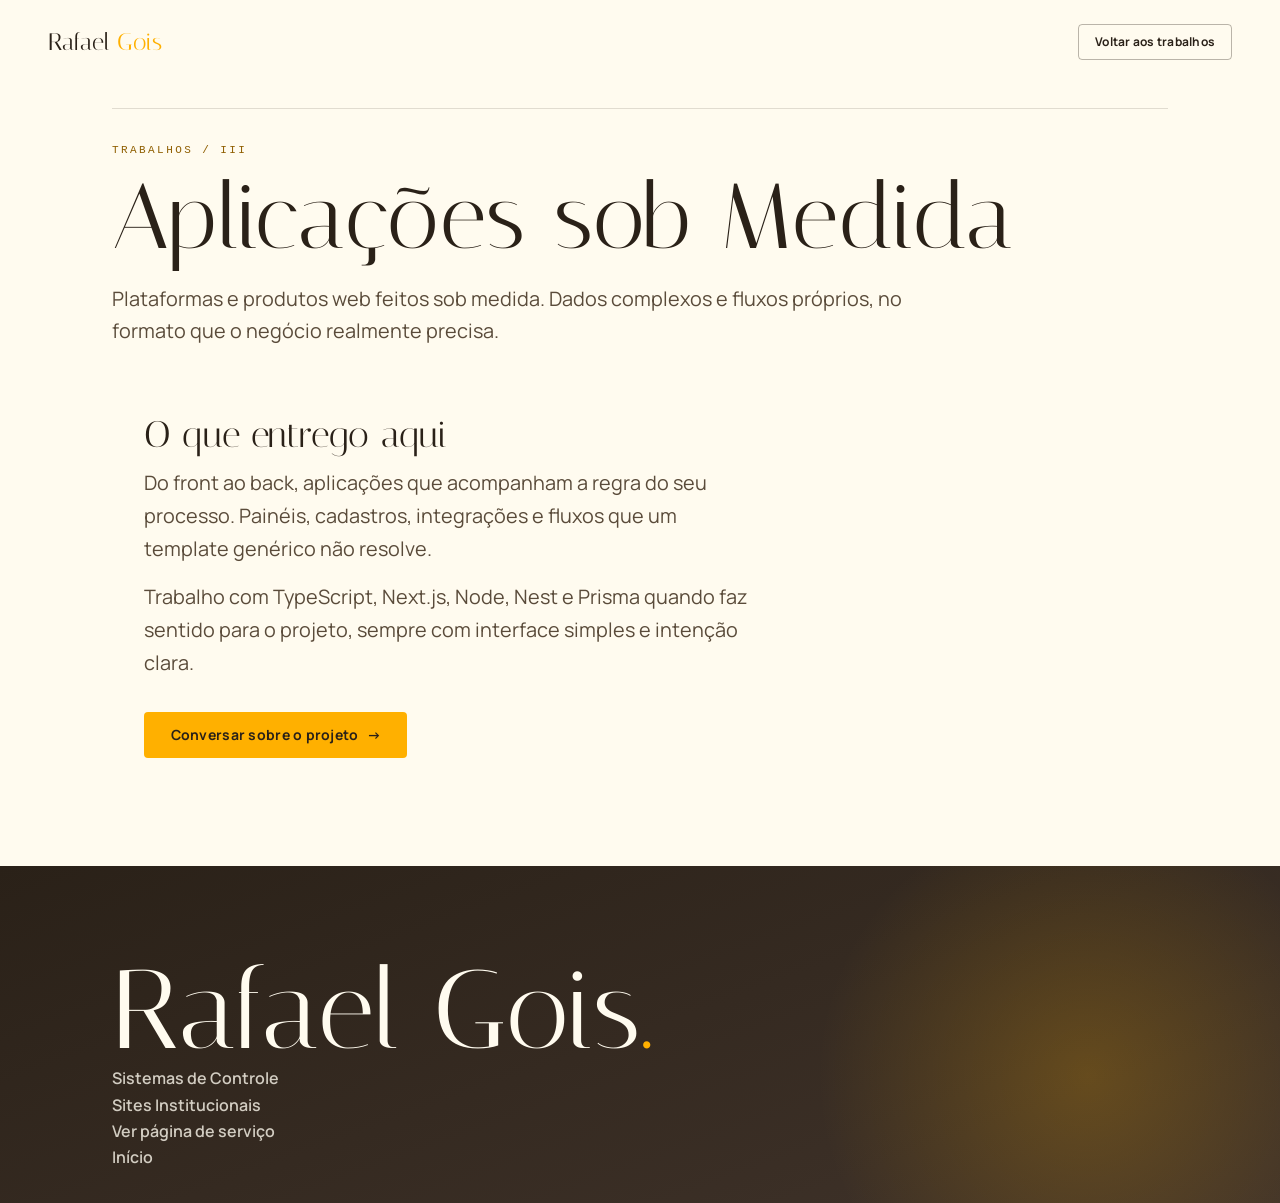
==== aplicacoes-sob-medida.html @ 80d7ee50 "fix: initial SEO adjsuts" ====
<!doctype html>
<html lang="pt-BR">
  <head>
    <meta charset="UTF-8" />
    <meta name="viewport" content="width=device-width, initial-scale=1.0" />
    <title>Aplicações sob Medida | Rafael Gois</title>
    <meta
      name="description"
      content="Plataformas e produtos web sob medida. Dados complexos e fluxos próprios, no formato que o negócio realmente precisa."
    />
    <link rel="canonical" href="https://rafaelgois.com/aplicacoes-sob-medida.html" />
    <meta name="author" content="Rafael Gois" />
    <meta name="robots" content="index, follow" />
    <meta name="theme-color" content="#FFFBEF" />

    <meta property="og:type" content="website" />
    <meta property="og:url" content="https://rafaelgois.com/aplicacoes-sob-medida.html" />
    <meta property="og:title" content="Aplicações sob Medida | Rafael Gois" />
    <meta
      property="og:description"
      content="Plataformas e produtos web sob medida. Dados complexos e fluxos próprios, no formato que o negócio realmente precisa."
    />
    <meta
      property="og:image"
      content="https://res.cloudinary.com/dn454izoh/image/upload/v1764007901/me-1_1_qmaart.webp"
    />
    <meta property="og:locale" content="pt_BR" />
    <meta property="og:site_name" content="Rafael Gois" />

    <meta name="twitter:card" content="summary_large_image" />
    <meta name="twitter:title" content="Aplicações sob Medida | Rafael Gois" />
    <meta
      name="twitter:description"
      content="Plataformas e produtos web sob medida. Dados complexos e fluxos próprios."
    />
    <meta
      name="twitter:image"
      content="https://res.cloudinary.com/dn454izoh/image/upload/v1764007901/me-1_1_qmaart.webp"
    />

    <script type="application/ld+json">
      {
        "@context": "https://schema.org",
        "@type": "Service",
        "name": "Aplicações sob Medida",
        "serviceType": "Desenvolvimento de aplicações web sob medida",
        "provider": {
          "@type": "Person",
          "name": "Rafael Gois",
          "url": "https://rafaelgois.com/"
        },
        "areaServed": "BR",
        "url": "https://rafaelgois.com/aplicacoes-sob-medida.html",
        "description": "Plataformas e produtos web sob medida para fluxos e dados do negócio."
      }
    </script>

    <link rel="icon" href="assets/images/letra-r.ico" type="image/x-icon" />
    <link rel="stylesheet" href="styles/ds.css?v=3" />
    <link rel="preconnect" href="https://fonts.googleapis.com" />
    <link rel="preconnect" href="https://fonts.gstatic.com" crossorigin />
    <link
      href="https://fonts.googleapis.com/css2?family=Italiana&family=Manrope:wght@200..800&display=swap"
      rel="stylesheet"
    />
  </head>
  <body>
    <nav class="navbar" aria-label="Navegação">
      <a class="navbar__logo" href="/">Rafael <em>Gois</em></a>
      <a class="btn btn--secondary btn--sm" href="/#projects">Voltar aos trabalhos</a>
    </nav>

    <main>
      <section class="section">
        <div class="wrap">
          <header class="sec-head">
            <div class="sec-head__rule"></div>
            <p class="text-overline">Trabalhos / III</p>
            <h1 class="sec-head__title">Aplicações sob Medida</h1>
            <p class="sec-head__lede">
              Plataformas e produtos web feitos sob medida. Dados complexos e
              fluxos próprios, no formato que o negócio realmente precisa.
            </p>
          </header>

          <div class="act" style="max-width: 40rem">
            <h2 class="act__title">O que entrego aqui</h2>
            <p class="act__text">
              Do front ao back, aplicações que acompanham a regra do seu
              processo. Painéis, cadastros, integrações e fluxos que um template
              genérico não resolve.
            </p>
            <p class="act__text" style="margin-top: var(--sp-4)">
              Trabalho com TypeScript, Next.js, Node, Nest e Prisma quando faz
              sentido para o projeto, sempre com interface simples e intenção clara.
            </p>
            <p style="margin-top: var(--sp-8)">
              <a class="btn btn--primary" href="/#contact">
                Conversar sobre o projeto <span class="btn__arrow" aria-hidden="true">→</span>
              </a>
            </p>
          </div>
        </div>
      </section>
    </main>

    <footer class="site-footer">
      <div class="wrap site-footer__inner">
        <p class="site-footer__name">Rafael Gois<em>.</em></p>
        <nav aria-label="Outros trabalhos">
          <ul>
            <li><a class="link-line" href="/sistemas-de-controle.html">Sistemas de Controle</a></li>
            <li><a class="link-line" href="/sites-institucionais.html">Sites Institucionais</a></li>
            <li><a class="link-line" href="/fullstack.html">Ver página de serviço</a></li>
            <li><a class="link-line" href="/">Início</a></li>
          </ul>
        </nav>
      </div>
    </footer>
  </body>
</html>
---- styles/ds.css ----
/* ═══════════════════════════════════════════════════════════════════════════
   rafaelgois.com — folha de estilo derivada de docs/design_system.html (v1.0)
   Sóbrio no ruído, audacioso nos gestos.
   Sem Tailwind, sem build: CSS autoral com tokens em :root.
   ═══════════════════════════════════════════════════════════════════════════ */

/* ─── 1. TOKENS ─────────────────────────────────────────────────────────── */
:root {
  /* Cor — núcleo */
  --color-amber:        #FFB000;
  --color-amber-deep:   #E09A00;
  --color-amber-soft:   #FFD778;
  --color-amber-ink:    #8F5E00;
  --color-cream:        #FFFBEF;
  --color-cream-dark:   #F6EEDB;
  --color-paper:        #FFFDF7;
  --color-ink:          #2A2118;
  --color-ink-soft:     #5A4B3A;
  --color-ink-mute:     #7A6650;
  --color-line:         rgba(42, 33, 24, 0.14);
  --color-line-strong:  rgba(42, 33, 24, 0.32);

  /* Cor — feedback */
  --color-success:      #3D6B4B;
  --color-success-bg:   rgba(61, 107, 75, 0.10);
  --color-error:        #A4423B;
  --color-error-bg:     rgba(164, 66, 59, 0.09);

  /* Cor — interação */
  --color-focus:        #8F5E00;
  --color-selection:    rgba(255, 176, 0, 0.35);

  /* Gradientes */
  --grad-dawn: linear-gradient(135deg, #FFD778 0%, #FFB000 55%, #E09A00 100%);
  --grad-ink:  linear-gradient(160deg, #2A2118 0%, #40332a 100%);

  /* Espaçamento — base 4px */
  --sp-1: 0.25rem;  --sp-2: 0.5rem;   --sp-3: 0.75rem;  --sp-4: 1rem;
  --sp-6: 1.5rem;   --sp-8: 2rem;     --sp-12: 3rem;    --sp-16: 4rem;
  --sp-24: 6rem;    --sp-32: 8rem;

  /* Raios e bordas */
  --radius-xs: 2px; --radius-sm: 4px; --radius-md: 10px; --radius-lg: 18px;
  --radius-full: 999px;

  /* Elevação — sombras quentes */
  --shadow-1: 0 1px 3px rgba(90, 60, 10, 0.08);
  --shadow-2: 0 4px 16px rgba(90, 60, 10, 0.10), 0 1px 3px rgba(90, 60, 10, 0.06);
  --shadow-3: 0 16px 48px rgba(90, 60, 10, 0.14), 0 2px 8px rgba(90, 60, 10, 0.06);
  --shadow-amber: 0 10px 32px rgba(255, 176, 0, 0.30);

  /* Movimento */
  --dur-instant: 120ms; --dur-fast: 240ms; --dur-base: 450ms;
  --dur-slow: 800ms;    --dur-cinematic: 1400ms;
  --ease-gesture: cubic-bezier(0.22, 1, 0.36, 1);
  --ease-breath:  cubic-bezier(0.65, 0, 0.35, 1);
  --ease-settle:  cubic-bezier(0.16, 1, 0.3, 1);

  /* Z-index — escala nomeada.
     O canvas 3D compartilhado (#three-composite-canvas) vive em --z-canvas: as
     seções opacas ficam acima dele; a dobra #box fica acima mas transparente,
     deixando os GLBs aparecerem por trás do seu conteúdo. */
  --z-canvas: 1;
  --z-section: 10;
  --z-box-content: 30;
  --z-sticky: 100;
  --z-overlay: 600;
  --z-menu: 700;
  --z-cursor: 900;

  /* Tipografia */
  --font-display: "Italiana", Didot, "Bodoni MT", "Times New Roman", serif;
  --font-body: "Manrope", "Avenir Next", "Segoe UI", system-ui, sans-serif;
  --font-mono: "JetBrains Mono", "SFMono-Regular", Menlo, Consolas, monospace;

  --text-h1: clamp(2.75rem, 1.6rem + 5.2vw, 6.5rem);
  --text-h2: clamp(2rem, 1.35rem + 2.9vw, 4rem);
  --text-h3: clamp(1.5rem, 1.2rem + 1.4vw, 2.5rem);
  --text-h4: clamp(1.25rem, 1.1rem + 0.7vw, 1.75rem);
  --text-h5: clamp(1.05rem, 1rem + 0.35vw, 1.3rem);
  --text-h6: clamp(0.95rem, 0.9rem + 0.2vw, 1.1rem);
  --text-body-lg: clamp(1.05rem, 1rem + 0.3vw, 1.25rem);
  --text-body: 1rem;
  --text-body-sm: 0.875rem;
  --text-caption: 0.75rem;
  --text-overline: 0.6875rem;

  --measure: 68ch;
  --measure-narrow: 46ch;

  --container: 1152px;
  --container-wide: 1280px;
  --gutter: clamp(1.5rem, 5vw, 3rem);
}

/* ─── 2. RESET + BASE ───────────────────────────────────────────────────── */
*, *::before, *::after { box-sizing: border-box; margin: 0; padding: 0; }
html {
  -webkit-text-size-adjust: 100%;
  scroll-behavior: smooth;
  /* `clip` (e não `hidden`) recorta o sangramento lateral das artes da dobra
     "fora da caixa" sem criar contexto de scroll — o pin do ScrollTrigger e
     position:sticky continuam funcionando. */
  overflow-x: clip;
}
body {
  background: var(--color-cream);
  color: var(--color-ink);
  font-family: var(--font-body);
  font-size: var(--text-body);
  line-height: 1.65;
  overflow-x: clip;
}
img, svg, canvas, video { display: block; max-width: 100%; }
img { height: auto; }
button { font: inherit; color: inherit; background: none; border: none; cursor: pointer; }
a { color: inherit; text-decoration: none; }
ul, ol { list-style: none; }
input, textarea, select { font: inherit; color: inherit; }
::selection { background: var(--color-selection); color: var(--color-ink); }
:focus-visible {
  outline: 2px solid var(--color-focus);
  outline-offset: 3px;
  border-radius: var(--radius-xs);
}

h1, h2, h3 { font-family: var(--font-display); font-weight: 400; line-height: 1.08; letter-spacing: 0.005em; }
h4, h5, h6 { font-family: var(--font-body); font-weight: 600; line-height: 1.3; }
h1 { font-size: var(--text-h1); }
h2 { font-size: var(--text-h2); text-wrap: balance; }
h3 { font-size: var(--text-h3); text-wrap: balance; }
h4 { font-size: var(--text-h4); }
h5 { font-size: var(--text-h5); }
h6 { font-size: var(--text-h6); text-transform: uppercase; letter-spacing: 0.12em; }
p { max-width: var(--measure); }

/* ─── 3. PAPÉIS DE TEXTO ────────────────────────────────────────────────── */
.text-body-lg { font-size: var(--text-body-lg); line-height: 1.6; }
.text-body-sm { font-size: var(--text-body-sm); line-height: 1.6; }
.text-caption { font-size: var(--text-caption); line-height: 1.5; color: var(--color-ink-mute); }
.text-label   { font-size: var(--text-body-sm); font-weight: 600; letter-spacing: 0.01em; }
.text-helper  { font-size: var(--text-caption); color: var(--color-ink-mute); }
.text-overline {
  font-family: var(--font-mono);
  font-size: var(--text-overline);
  font-weight: 500;
  letter-spacing: 0.22em;
  text-transform: uppercase;
  color: var(--color-amber-ink);
}
.text-quote { font-family: var(--font-display); font-size: var(--text-h4); line-height: 1.4; color: var(--color-ink-soft); }
.text-mono { font-family: var(--font-mono); }
.text-num { font-variant-numeric: tabular-nums; }
.u-soft { color: var(--color-ink-soft); }
.u-mute { color: var(--color-ink-mute); }
.sr-only {
  position: absolute; width: 1px; height: 1px;
  padding: 0; margin: -1px; overflow: hidden;
  clip: rect(0, 0, 0, 0); white-space: nowrap; border: 0;
}

/* ─── 4. ASSINATURA: O TRAÇO E O GRIFO ──────────────────────────────────── */
.sig-stroke { display: block; width: 100%; height: auto; overflow: visible; }
.sig-stroke path {
  fill: none;
  stroke: var(--color-amber);
  stroke-width: 7;
  stroke-linecap: round;
  stroke-dasharray: 320;
  stroke-dashoffset: 320;
}
.sig-stroke.is-drawn path { animation: sigDraw var(--dur-cinematic) var(--ease-settle) forwards; }
@keyframes sigDraw { to { stroke-dashoffset: 0; } }

.mark-amber {
  background-image: linear-gradient(104deg, transparent 0.5%, rgba(255,176,0,.55) 3%, rgba(255,176,0,.45) 96%, transparent 98%);
  background-size: 0% 0.62em;
  background-position: 0 78%;
  background-repeat: no-repeat;
  padding: 0 0.15em;
  transition: background-size var(--dur-slow) var(--ease-gesture);
}
.mark-amber.is-marked { background-size: 100% 0.62em; }

/* Grão de papel — textura global */
.grain::after {
  content: "";
  position: fixed;
  inset: 0;
  z-index: var(--z-cursor);
  pointer-events: none;
  opacity: 0.05;
  background-image: url("data:image/svg+xml,%3Csvg xmlns='http://www.w3.org/2000/svg' width='160' height='160'%3E%3Cfilter id='n'%3E%3CfeTurbulence type='fractalNoise' baseFrequency='0.85' numOctaves='2'/%3E%3C/filter%3E%3Crect width='160' height='160' filter='url(%23n)'/%3E%3C/svg%3E");
}

/* ─── 5. LAYOUT ─────────────────────────────────────────────────────────── */
.wrap { width: 100%; max-width: var(--container); margin-inline: auto; padding-inline: var(--gutter); }
.wrap--wide { max-width: var(--container-wide); }

/* Seções opacas: acima do canvas 3D fixo. */
.section {
  position: relative;
  z-index: var(--z-section);
  background: var(--color-cream);
  padding-block: clamp(var(--sp-24), 12vh, var(--sp-32));
}
.section--alt { background: var(--color-cream-dark); }

.sec-head { margin-bottom: clamp(var(--sp-12), 7vh, var(--sp-24)); }
.sec-head__rule { height: 1px; background: var(--color-line); margin-bottom: var(--sp-8); transform-origin: left; }
.sec-head__title { margin-top: var(--sp-2); }
.sec-head__lede {
  margin-top: var(--sp-4);
  font-size: var(--text-body-lg);
  color: var(--color-ink-soft);
  max-width: var(--measure);
}

/* ─── 6. BOTÕES E LINKS ─────────────────────────────────────────────────── */
.btn {
  display: inline-flex;
  align-items: center;
  justify-content: center;
  gap: var(--sp-2);
  min-height: 44px;
  padding: 0.65rem 1.6rem;
  font-size: var(--text-body-sm);
  font-weight: 700;
  letter-spacing: 0.02em;
  border-radius: var(--radius-sm);
  border: 1px solid transparent;
  cursor: pointer;
  transition:
    transform var(--dur-fast) var(--ease-gesture),
    box-shadow var(--dur-fast) var(--ease-gesture),
    background var(--dur-fast) var(--ease-gesture),
    color var(--dur-fast) var(--ease-gesture),
    border-color var(--dur-fast) var(--ease-gesture);
}
.btn:active { transform: translateY(1px) scale(0.99); transition-duration: var(--dur-instant); }
.btn:disabled, .btn[aria-disabled="true"] { opacity: 0.45; cursor: not-allowed; transform: none; box-shadow: none; }
.btn__arrow { transition: transform var(--dur-fast) var(--ease-gesture); }
.btn:hover .btn__arrow { transform: translateX(4px); }

.btn--primary { background: var(--color-amber); color: var(--color-ink); }
.btn--primary:hover:not(:disabled) { background: var(--color-amber-deep); transform: translateY(-2px); box-shadow: var(--shadow-amber); }

.btn--secondary { background: transparent; color: var(--color-ink); border-color: var(--color-line-strong); }
.btn--secondary:hover:not(:disabled) { background: var(--color-ink); color: var(--color-cream); border-color: var(--color-ink); transform: translateY(-2px); box-shadow: var(--shadow-2); }

.btn--ghost { background: transparent; color: var(--color-ink-soft); padding-inline: 0.6rem; }
.btn--ghost:hover:not(:disabled) { color: var(--color-ink); background: rgba(255, 176, 0, 0.12); }

.btn--block { width: 100%; }
.btn--sm { min-height: 36px; padding: 0.35rem 1rem; font-size: var(--text-caption); }

/* Link com sublinhado-gesto: entra pela esquerda, sai pela direita */
.link-line {
  position: relative;
  font-weight: 600;
  padding-bottom: 2px;
}
.link-line::after {
  content: "";
  position: absolute;
  left: 0; bottom: 0;
  width: 100%; height: 2px;
  background: var(--color-amber);
  transform: scaleX(0);
  transform-origin: right;
  transition: transform var(--dur-base) var(--ease-gesture);
}
.link-line:hover::after, .link-line:focus-visible::after { transform: scaleX(1); transform-origin: left; }

.link-arrow {
  display: inline-flex;
  align-items: center;
  gap: var(--sp-2);
  font-size: var(--text-body-sm);
  font-weight: 600;
  color: var(--color-ink);
  min-height: 44px;
}
.link-arrow span:last-child { transition: transform var(--dur-fast) var(--ease-gesture); }
.link-arrow:hover span:last-child { transform: translateX(5px); }
.link-arrow:hover { color: var(--color-amber-ink); }

/* ─── 7. BADGES ─────────────────────────────────────────────────────────── */
.badge {
  display: inline-flex;
  align-items: center;
  gap: 0.4rem;
  padding: 0.22rem 0.7rem;
  font-size: var(--text-caption);
  font-weight: 600;
  border-radius: var(--radius-full);
  border: 1px solid var(--color-line);
  background: var(--color-paper);
  color: var(--color-ink-soft);
}
.badge--mono { font-family: var(--font-mono); font-weight: 500; font-size: 0.68rem; letter-spacing: 0.06em; }
.badge__dot { width: 7px; height: 7px; border-radius: 50%; background: var(--color-amber); flex-shrink: 0; }
.badge__dot--pulse { animation: pulse 2s var(--ease-breath) infinite; }
@keyframes pulse {
  0%, 100% { box-shadow: 0 0 0 0 rgba(255, 176, 0, 0.5); }
  50% { box-shadow: 0 0 0 6px rgba(255, 176, 0, 0); }
}

.ic { width: 24px; height: 24px; color: currentColor; }
.ic--sm { width: 16px; height: 16px; }
.ic--lg { width: 32px; height: 32px; }

/* ─── 8. NAVBAR ─────────────────────────────────────────────────────────── */
.navbar {
  position: fixed;
  top: 0; left: 0; right: 0;
  z-index: var(--z-sticky);
  display: flex;
  align-items: center;
  justify-content: space-between;
  gap: var(--sp-6);
  padding: var(--sp-6) var(--gutter);
  transition:
    padding var(--dur-base) var(--ease-gesture),
    background var(--dur-base) var(--ease-gesture),
    box-shadow var(--dur-base) var(--ease-gesture);
}
.navbar.is-scrolled {
  padding-block: var(--sp-3);
  background: rgba(255, 251, 239, 0.88);
  backdrop-filter: blur(12px) saturate(140%);
  -webkit-backdrop-filter: blur(12px) saturate(140%);
  box-shadow: var(--shadow-1);
}
.navbar__logo { font-family: var(--font-display); font-size: 1.5rem; line-height: 1; }
.navbar__logo em { font-style: normal; color: var(--color-amber); }
.navbar__links { display: flex; gap: clamp(var(--sp-6), 3vw, var(--sp-12)); }
.navbar__links .link-line { font-size: var(--text-body-sm); font-weight: 500; }
.navbar__burger {
  display: none;
  width: 44px; height: 44px;
  align-items: center; justify-content: center;
  border: 1px solid var(--color-line);
  border-radius: var(--radius-sm);
  transition: border-color var(--dur-fast) var(--ease-gesture), background var(--dur-fast) var(--ease-gesture);
}
.navbar__burger:hover { border-color: var(--color-amber); background: rgba(255, 176, 0, 0.1); }

/* ─── 9. MENU MOBILE ────────────────────────────────────────────────────── */
.mobile-menu {
  position: fixed;
  inset: 0;
  z-index: var(--z-menu);
  background: var(--color-cream);
  display: none;
  flex-direction: column;
}
.mobile-menu.is-open { display: flex; }
.mobile-menu__head {
  display: flex; align-items: center; justify-content: space-between;
  padding: var(--sp-4) var(--sp-6);
  border-bottom: 1px solid var(--color-line);
}
.mobile-menu__brand { font-family: var(--font-display); font-size: 1.4rem; }
.mobile-menu__brand em { font-style: normal; color: var(--color-amber); }
.mobile-menu__close {
  width: 44px; height: 44px;
  display: grid; place-items: center;
  border: 1px solid var(--color-line);
  border-radius: var(--radius-sm);
}
.mobile-menu__body {
  flex: 1;
  display: flex; flex-direction: column; justify-content: center;
  gap: var(--sp-2);
  padding: var(--sp-8) var(--sp-6);
  overflow-y: auto;
}
.mobile-menu__link {
  display: flex; align-items: center; justify-content: space-between;
  gap: var(--sp-4);
  padding: var(--sp-4) var(--sp-6);
  border: 1px solid var(--color-line);
  border-radius: var(--radius-md);
  min-height: 64px;
  transition: border-color var(--dur-fast) var(--ease-gesture), background var(--dur-fast) var(--ease-gesture);
}
.mobile-menu__link:hover, .mobile-menu__link:focus-visible { border-color: var(--color-amber); background: rgba(255, 176, 0, 0.08); }
.mobile-menu__link h3 { font-size: 1.4rem; }
.mobile-menu__link .mobile-menu__num { font-family: var(--font-mono); font-size: 0.62rem; color: var(--color-amber-ink); letter-spacing: 0.16em; }
.mobile-menu__link--cta { background: var(--color-amber); border-color: var(--color-amber); }
.mobile-menu__link--cta:hover { background: var(--color-amber-deep); border-color: var(--color-amber-deep); }
.mobile-menu__foot {
  display: flex; justify-content: center; gap: var(--sp-4);
  padding: var(--sp-6);
  border-top: 1px solid var(--color-line);
}
.mobile-menu__social {
  width: 48px; height: 48px;
  display: grid; place-items: center;
  border: 1px solid var(--color-line);
  border-radius: var(--radius-sm);
  transition: background var(--dur-fast) var(--ease-gesture), border-color var(--dur-fast) var(--ease-gesture), transform var(--dur-fast) var(--ease-gesture);
}
.mobile-menu__social:hover { background: var(--color-amber); border-color: var(--color-amber); transform: translateY(-2px); }

/* ─── 10. HERO CINEMATOGRÁFICO ──────────────────────────────────────────────
   Técnica da referência docs/aurelia-studios-72.aura.build: uma seção alta
   (.hero__track) com um palco sticky (.hero__stage). O progresso de scroll da
   seção é suavizado por lerp e alimenta TODAS as camadas — incluindo o teclado
   3D. Sem pin do ScrollTrigger: sticky puro, mais barato e sem pin-spacer. */
.hero {
  position: relative;
  z-index: var(--z-section);
  /* Sem fundo próprio: o teclado 3D vive no canvas fixo em --z-canvas, atrás. */
  background: transparent;
}
.hero__track { height: 460svh; }
.hero__stage {
  position: sticky;
  top: 0;
  height: 100svh;
  overflow: hidden;
  display: grid;
  place-items: center;
}

/* Camera rig — recebe o translate/scale/rotate global do "movimento de câmera" */
.hero__rig {
  position: absolute;
  inset: -10%;
  z-index: 0;
  pointer-events: none;
  will-change: transform;
}
.hero__bg { position: absolute; inset: 0; will-change: transform, filter; }
.hero__bg canvas { width: 100%; height: 100%; }

/* Textura de fundo da dobra — relevo em baixo-relevo cor de marfim, como a
   referência docs/aurelia-studios-72.aura.build: o fundo "respira" para os
   lados conforme os capítulos alternados (esquerda/direita) entram em cena
   (ver bgImage em site.js). Maior que a viewport para o pan lateral nunca
   expor borda; opacidade baixa para ficar textura, não foto.
   Fixa e fora do .hero__rig, com z abaixo de --z-canvas: o canvas WebGL do
   teclado (que limpa com alpha 0) pinta por cima dela, então o teclado 3D
   aparece na frente da textura em vez de atrás. Começa oculta (opacity 0) —
   só o motor cinematográfico em site.js a acende, e apenas enquanto a dobra
   do hero está em tela, então não vaza para as seções seguintes. */
.hero__bg-image {
  position: fixed;
  inset: -22%;
  z-index: 0;
  pointer-events: none;
  background-image: url("https://res.cloudinary.com/dn454izoh/image/upload/f_auto,q_auto,w_2200/v1785193132/textured_engineering_hero_background_hxi79m.png");
  background-size: cover;
  background-position: center;
  opacity: 0;
  will-change: transform, opacity;
}

.hero__light,
.hero__rays,
.hero__fog { position: absolute; inset: 0; pointer-events: none; }
.hero__light {
  background: radial-gradient(circle at 50% 48%, rgba(255, 176, 0, 0.34), transparent 58%);
  will-change: transform, opacity;
}
.hero__rays {
  background: repeating-linear-gradient(
    102deg,
    rgba(255, 215, 120, 0.16) 0 2px,
    transparent 2px 46px
  );
  -webkit-mask-image: radial-gradient(ellipse at 50% 40%, #000 10%, transparent 68%);
  mask-image: radial-gradient(ellipse at 50% 40%, #000 10%, transparent 68%);
  will-change: transform, opacity;
}
.hero__fog--back {
  background: radial-gradient(ellipse 70% 50% at 25% 65%, rgba(255, 215, 120, 0.34), transparent 70%);
  will-change: transform;
}
.hero__fog--front {
  background: radial-gradient(ellipse 60% 45% at 78% 32%, rgba(255, 251, 239, 0.6), transparent 72%);
  will-change: transform, opacity;
}

.hero__vignette {
  position: absolute; inset: 0; z-index: 1; pointer-events: none;
  background: radial-gradient(ellipse at 50% 45%, transparent 34%, rgba(255, 251, 239, 0.8) 100%);
}
/* Flash do "impacto" — o beat em que o teclado se remonta */
.hero__flash {
  position: absolute; inset: 0; z-index: 2; pointer-events: none;
  opacity: 0;
  background: radial-gradient(circle at 50% 50%, rgba(255, 176, 0, 0.55), rgba(255, 251, 239, 0) 65%);
  will-change: opacity;
}

.hero__scenes {
  position: relative;
  z-index: 3;
  width: min(92vw, 68rem);
  text-align: center;
}

.hero-chapter { padding-block: var(--sp-8); }
.js .hero-chapter {
  position: absolute;
  inset: 0;
  display: grid;
  place-items: center;
  padding-block: 0;
  will-change: transform, opacity, filter;
}
.js .hero-chapter--rest { position: relative; }

/* Capítulo I: centralizado, menor, servindo de abertura para a sequência.
   Capítulos II e III: ancorados à esquerda e à direita respectivamente,
   como na referência docs/aurelia-studios-72.aura.build — o texto entra vindo
   do seu lado e continua o gesto para fora ao sair. */
.hero:not(.is-flow) .hero-chapter[data-side] {
  place-items: end start;
  padding: 0 var(--gutter) clamp(var(--sp-12), 14vh, var(--sp-24));
}
.hero:not(.is-flow) .hero-chapter[data-side="right"] { place-items: end end; }
.hero:not(.is-flow) .hero-chapter[data-side] .hero-chapter__over,
.hero:not(.is-flow) .hero-chapter[data-side] .hero-chapter__line {
  text-align: left;
  margin-inline: 0;
}
.hero:not(.is-flow) .hero-chapter[data-side="right"] .hero-chapter__over,
.hero:not(.is-flow) .hero-chapter[data-side="right"] .hero-chapter__line {
  text-align: right;
}

/* Capítulos II e III: legendas menores coladas ao canto da viewport — como as
   asserções curtas ("Every horizon hides a story") da referência, em vez do
   mesmo porte do título central. Escapam da caixa centralizada (68rem) para
   respirar rente à borda real da tela. */
.hero:not(.is-flow) .hero-chapter[data-side].hero-chapter--minor {
  width: 100vw;
  left: 50%;
  right: auto;
  margin-left: -50vw;
  padding-bottom: clamp(var(--sp-10), 11vh, var(--sp-16));
}
.hero-chapter--minor .hero-chapter__line {
  font-size: clamp(1.4rem, 0.85rem + 2vw, 2.5rem);
  max-width: 15ch;
  line-height: 1.22;
}

/* Capítulo III: mesmo porte menor dos demais, mas com mais fôlego horizontal —
   a frase é mais longa que a do Capítulo II e pede mais largura de linha. */
.hero-chapter[data-chapter="2"] .hero-chapter__line {
  max-width: 28ch;
}

/* Capítulo I: a frase estava quebrando em linhas demais (texto muito
   "vertical") — mais largura pra ela respirar na horizontal. */
.hero-chapter[data-chapter="1"] .hero-chapter__line {
  max-width: 26ch;
}

/* Capítulo I: é o primeiro texto que a página mostra — merece um porte maior.
   Mesmo Italiana do resto do site (nome, navbar), só que numa escala mais
   generosa e com mais respiro entre letras, para abrir a sequência sem
   introduzir uma fonte estranha ao resto da identidade. */
.hero-chapter[data-chapter="0"] .hero-chapter__line {
  font-size: clamp(2.1rem, 1rem + 4vw, 4rem);
  line-height: 1.22;
  letter-spacing: 0.01em;
  max-width: 20ch;
}

.hero-chapter__over {
  font-family: var(--font-mono);
  font-size: var(--text-caption);
  letter-spacing: 0.28em;
  text-transform: uppercase;
  color: var(--color-amber-ink);
  margin-bottom: var(--sp-4);
}
/* Capítulo I: um pouco mais de respiro entre as letras do que os demais. */
.hero-chapter[data-chapter="1"] .hero-chapter__over {
  letter-spacing: 0.34em;
}
.hero-chapter__line {
  font-family: var(--font-display);
  font-size: clamp(1.9rem, 1rem + 4.4vw, 4.6rem);
  line-height: 1.14;
  max-width: 22ch;
  margin-inline: auto;
  text-wrap: balance;
}
.hero-chapter__line .w { display: inline-block; will-change: transform, opacity; }

.hero-rest__name {
  font-family: var(--font-display);
  font-size: clamp(3rem, 1.2rem + 8.4vw, 8rem);
  line-height: 0.98;
}
.hero-rest__name em { font-style: normal; position: relative; white-space: nowrap; display: inline-block; }
.hero-rest__name .sig-stroke { position: absolute; left: 4%; bottom: -0.16em; width: 94%; z-index: -1; }
/* No hero cinematográfico o traço é desenhado pelo progresso do scroll (site.js),
   não pela animação CSS — por isso a transição fica desligada aqui. */
.js .hero-rest__name .sig-stroke path { animation: none; }
.hero-rest__role {
  margin-top: var(--sp-4);
  font-family: var(--font-mono);
  font-size: var(--text-caption);
  letter-spacing: 0.24em;
  text-transform: uppercase;
  color: var(--color-ink-mute);
}
.hero-rest__tag {
  margin: var(--sp-6) auto 0;
  font-size: var(--text-body-sm);
  color: var(--color-ink-soft);
  max-width: 34rem;
  text-wrap: pretty;
}
.hero-rest__actions {
  display: flex; flex-wrap: wrap; justify-content: center; gap: var(--sp-3);
  margin-top: var(--sp-8);
}
.hero-rest__status { margin-top: var(--sp-8); display: flex; justify-content: center; }

/* HUD — contador de capítulo + barra de progresso (padrão da referência) */
.hero__hud {
  position: absolute;
  left: var(--gutter); right: var(--gutter); bottom: var(--sp-6);
  z-index: 4;
  display: flex; align-items: center; gap: var(--sp-4);
  font-family: var(--font-mono);
  font-size: var(--text-overline);
  letter-spacing: 0.2em;
  text-transform: uppercase;
  color: var(--color-ink-mute);
  pointer-events: none;
}
.hero__hud-chapter { color: var(--color-amber-ink); font-weight: 500; white-space: nowrap; }
.hero__hud-label { white-space: nowrap; }
.hero__hud-bar {
  flex: 1;
  height: 2px;
  background: var(--color-line);
  border-radius: var(--radius-full);
  overflow: hidden;
}
.hero__hud-bar i {
  display: block;
  height: 100%;
  background: var(--color-amber);
  transform: scaleX(0);
  transform-origin: left;
  will-change: transform;
}

.hero__cue {
  position: absolute;
  left: 50%; bottom: calc(var(--sp-6) + 2.5rem);
  transform: translateX(-50%);
  z-index: 4;
  display: flex; flex-direction: column; align-items: center; gap: var(--sp-2);
  font-family: var(--font-mono);
  font-size: 0.62rem;
  letter-spacing: 0.3em;
  text-transform: uppercase;
  color: var(--color-ink-mute);
  pointer-events: none;
}
.hero__cue-line { width: 1px; height: 44px; background: var(--color-line-strong); position: relative; overflow: hidden; }
.hero__cue-line::after {
  content: "";
  position: absolute; left: 0; top: -50%;
  width: 100%; height: 50%;
  background: var(--color-amber);
  animation: cueDrop 2.2s var(--ease-breath) infinite;
}
@keyframes cueDrop { 0% { top: -50%; } 60%, 100% { top: 110%; } }

/* Fallback (mobile / reduced-motion): tudo em fluxo, sem sticky nem palco. */
.hero.is-flow .hero__track { height: auto; }
.hero.is-flow .hero__stage {
  position: static;
  height: auto;
  display: block;
  overflow: visible;
  padding: calc(var(--sp-24) + var(--sp-8)) 0 var(--sp-16);
}
.hero.is-flow .hero__scenes { width: 100%; }
.hero.is-flow .hero-chapter {
  position: relative;
  inset: auto;
  display: block;
  opacity: 1;
  padding-inline: var(--gutter);
  margin-bottom: var(--sp-16);
}
.hero.is-flow .hero__rig { inset: 0; }
.hero.is-flow .hero__hud,
.hero.is-flow .hero__cue,
.hero.is-flow .hero__flash { display: none; }
.hero.is-flow .hero__vignette { background: radial-gradient(ellipse at 50% 20%, transparent 30%, rgba(255, 251, 239, 0.8) 100%); }

/* ─── 11. SOBRE — a história em três atos (scroll horizontal) ──────────── */
.about-scroll__pin {
  margin-top: clamp(var(--sp-12), 6vh, var(--sp-16));
}
.about-scroll__track {
  display: flex;
  flex-direction: column;
  gap: clamp(var(--sp-16), 10vh, var(--sp-24));
  padding-inline: var(--gutter);
}
.about-panel {
  display: flex;
  flex-direction: column;
  gap: var(--sp-8);
  align-items: center;
  text-align: center;
}
.about-panel__media { width: min(100%, 320px); }
.about-panel__text { text-align: left; width: 100%; max-width: var(--measure); }

/* Linha torta ao fundo — "a vida segue suas próprias linhas tortas". No
   desktop pinado ela é horizontal (about-curve-svg); no fluxo vertical do
   mobile vira uma linha vertical mais simples atrás da coluna de miniaturas
   (about-curve-svg--mobile). Reduced-motion não usa nenhuma das duas: os
   atos já têm respiro de sobra sem ela. */
.about-curve-svg, .about-curve-svg--mobile { display: none; }
.about-hud { display: none; }
.about-stepper { display: none; }
.about-curve-path {
  fill: none;
  stroke: var(--color-amber);
  stroke-linecap: round;
  stroke-linejoin: round;
}
.about-curve-path--main { stroke-width: 3.5; opacity: 0.4; }
.about-curve-path--mobile { stroke-width: 3; opacity: 0.35; }

/* Deriva lenta da linha — só transform: barato e composto pela GPU. */
.about-curve-drift {
  animation: curveDrift 20s var(--ease-breath) infinite;
  transform-box: fill-box;
  transform-origin: center;
}
.about-curve-drift--main{ animation-duration: 19s; animation-delay: -6s; }
.about-curve-drift--mobile{ animation-duration: 16s; animation-delay: -3s; }

@keyframes curveDrift {
  0%, 100% { transform: translate(0, 0) rotate(0deg); }
  50%      { transform: translate(-1.1%, 1.4%) rotate(-0.35deg); }
}

@media (min-width: 900px) {
  .about-scroll.is-horizontal .about-scroll__pin {
    position: relative;
    height: 100vh;
    overflow: hidden;
    display: flex;
    align-items: center;
    margin-top: clamp(var(--sp-16), 8vh, var(--sp-24));
  }
  .about-scroll.is-horizontal .about-curve-svg {
    display: block;
    position: absolute;
    inset: 0;
    width: 100%;
    height: 100%;
    z-index: 0;
    pointer-events: none;
  }
  /* HUD do pin: mesmo padrão do hero (capítulo + label + barra de progresso),
     atualizado em site.js conforme o ato mais próximo do centro do pin. */
  .about-scroll.is-horizontal .about-hud {
    display: flex;
    z-index: 3;
  }
  .about-scroll.is-horizontal .about-scroll__track {
    position: relative;
    z-index: 1;
    flex-direction: row;
    flex-wrap: nowrap;
    width: max-content;
    gap: clamp(var(--sp-16), 8vw, var(--sp-24));
    /* Painel I nasce fora da tela, à direita — o primeiro gesto do usuário
       já é "puxar" a história para dentro do quadro, igual aos demais atos. */
    padding-left: 22vw;
    padding-right: clamp(var(--sp-8), 8vw, var(--sp-24));
  }
  .about-scroll.is-horizontal .about-panel {
    flex: 0 0 min(78vw, 900px);
    flex-direction: row;
    text-align: left;
    gap: clamp(var(--sp-8), 4vw, var(--sp-16));
  }
  .about-scroll.is-horizontal .about-panel--reverse { flex-direction: row-reverse; }
  .about-scroll.is-horizontal .about-panel__media { flex: 0 0 min(34vw, 340px); width: min(34vw, 340px); }
  .about-scroll.is-horizontal .about-panel__text { flex: 1; padding-left: var(--sp-8); }

  /* Cada ato tem sua própria composição — nada de espelhamento uniforme. */
  .about-scroll.is-horizontal .about-panel--i {
    flex-basis: min(88vw, 1040px);
    align-items: center;
    margin-top: -2vh;
  }
  .about-scroll.is-horizontal .about-panel--i .about-panel__media {
    /* Mais estreito que os outros atos: a proporção alta do cluster (retrato
       + miniaturas acima/abaixo) já dá altura de sobra — precisa de menos
       largura para não estourar o pin de 100vh. */
    flex-basis: min(36vw, 360px); width: min(36vw, 360px);
  }
  .about-scroll.is-horizontal .about-panel--i .about-panel__text {
    padding-left: var(--sp-10);
  }

  .about-scroll.is-horizontal .about-panel--ii {
    flex-basis: min(84vw, 960px);
    align-items: flex-start;
    margin-top: 5vh;
  }
  .about-scroll.is-horizontal .about-panel--ii .about-panel__media {
    flex-basis: min(40vw, 400px); width: min(40vw, 400px);
  }
  .about-scroll.is-horizontal .about-panel--ii .about-panel__text { padding-top: var(--sp-8); }

  .about-scroll.is-horizontal .about-panel--iii {
    flex-basis: min(76vw, 880px);
    align-items: center;
    margin-top: -1vh;
  }
  .about-scroll.is-horizontal .about-panel--iii .about-panel__media {
    flex-basis: min(32vw, 320px); width: min(32vw, 320px);
  }

  /* Marcador lateral dos três atos — destaca o ato ativo enquanto o scroll
     horizontal avança (site.js alterna a classe is-active). */
  .about-scroll.is-horizontal .about-stepper {
    display: flex;
    flex-direction: column;
    align-items: center;
    gap: var(--sp-2);
    position: absolute;
    right: var(--gutter);
    top: 50%;
    transform: translateY(-50%);
    z-index: 3;
    pointer-events: none;
  }
}

.about-stepper__item {
  font-family: var(--font-mono);
  font-size: var(--text-caption);
  letter-spacing: 0.1em;
  color: var(--color-ink-mute);
  opacity: 0.4;
  transition: opacity var(--dur-base) var(--ease-gesture), color var(--dur-base) var(--ease-gesture);
}
.about-stepper__item.is-active { color: var(--color-amber-ink); opacity: 1; }
.about-stepper__rule { width: 1px; height: var(--sp-6); background: var(--color-line-strong); }

.act { position: relative; padding-left: var(--sp-8); overflow: hidden; }
.act__roman {
  position: absolute;
  left: -0.1em; top: -0.1em;
  display: block;
  font-family: var(--font-mono);
  font-weight: 500;
  font-size: clamp(4.5rem, 6.5vw, 7rem);
  line-height: 1;
  letter-spacing: 0.02em;
  color: var(--color-ink);
  opacity: 0.035;
  pointer-events: none;
  user-select: none;
  z-index: 0;
  transform-origin: 20% 30%;
}
.act--now .act__roman { color: var(--color-amber); opacity: 0.06; }
.act__num, .act__title, .act__text { position: relative; z-index: 1; }
.act__num {
  font-family: var(--font-mono);
  font-size: var(--text-overline);
  letter-spacing: 0.22em;
  text-transform: uppercase;
  color: var(--color-amber-ink);
}
.act__title { font-family: var(--font-display); font-size: var(--text-h3); margin-top: var(--sp-1); }
.act__text { margin-top: var(--sp-3); color: var(--color-ink-soft); font-size: var(--text-body-lg); }

#about .sec-head__lede { font-size: var(--text-body-sm); }
#about .act__title { font-size: clamp(1.25rem, 1.05rem + 0.9vw, 1.85rem); }
#about .act__text { font-size: var(--text-body-sm); }

#skills .sec-head__lede {
  margin-top: var(--sp-2);
  font-size: var(--text-body-sm);
}

#projects .sec-head__lede { font-size: var(--text-body-sm); }

.about__portrait { position: relative; }
.about__portrait img {
  width: 100%;
  border-radius: var(--radius-lg);
  box-shadow: var(--shadow-3);
}
.about__portrait figcaption {
  margin-top: var(--sp-4);
  font-family: var(--font-mono);
  font-size: var(--text-caption);
  color: var(--color-ink-mute);
  letter-spacing: 0.04em;
}
.about__portrait::before {
  content: "";
  position: absolute;
  inset: auto -6% -5% 12%;
  height: 62%;
  border-radius: var(--radius-lg);
  background: var(--grad-dawn);
  opacity: 0.22;
  z-index: -1;
}

/* Cluster de retrato (Atos I e II): principal ao centro, miniaturas soltas
   "flutuando" ao redor — tocam de leve a borda da foto principal, sem nunca
   cobrir o rosto nem se empilhar uma sobre a outra. Os modificadores de
   posição/proporção (--top, --bottom, --ii-a etc.) precisam do mesmo peso de
   especificidade da regra base (.about__portrait--cluster + 1 classe) para
   conseguirem vencer width/aspect-ratio — por isso todos ficam com o mesmo
   prefixo ".about__portrait--cluster", não soltos. */
.about__portrait--cluster {
  overflow: visible;
  position: relative;
  padding-top: 6%;
  padding-bottom: 6%;
}
.about__portrait--cluster::before {
  inset: 10% 6% 10% 6%;
  height: auto;
}
.about__portrait--cluster .about__portrait-main {
  position: relative;
  z-index: 2;
  display: block;
  width: 100%;
  /* Mesma proporção alta e elegante dos retratos simples dos outros atos —
     corta só um pouco das laterais e deixa o enquadramento mais limpo. */
  aspect-ratio: 0.66;
  object-fit: cover;
}
.about__portrait--cluster .about__portrait-sat {
  position: absolute;
  z-index: 3;
  width: 44%;
  aspect-ratio: 3 / 4;
  object-fit: cover;
  border-radius: var(--radius-sm);
  box-shadow: var(--shadow-2);
  border: 2px solid rgba(255, 251, 239, 0.95);
}
.about__portrait--cluster .about__portrait-sat--top {
  left: -15%;
  top: 2%;
  transform: rotate(-7deg);
}
.about__portrait--cluster .about__portrait-sat--bottom {
  right: -9%;
  bottom: 2%;
  width: 72%;
  /* Proporção real da foto (4000×2250) — na horizontal, sem cortar nada. */
  aspect-ratio: 16 / 9;
  transform: rotate(6deg);
}

/* Mesmo elemento âmbar (var(--grad-dawn)) que espia atrás do retrato
   principal, só que aplicado a cada miniatura dos três atos — bem mais
   discreto, opacidade baixa e o desvio de posição pequeno, pra só espiar
   por uma fresta atrás de cada uma. */
.about__portrait--cluster .about__portrait-sat-glow {
  position: absolute;
  z-index: 2;
  border-radius: var(--radius-sm);
  background: var(--grad-dawn);
  opacity: 0.14;
}
.about__portrait--cluster .about__portrait-sat-glow--top {
  left: -19%;
  top: -2%;
  width: 44%;
  aspect-ratio: 3 / 4;
  transform: rotate(-7deg);
}
.about__portrait--cluster .about__portrait-sat-glow--bottom {
  right: -13%;
  bottom: -2%;
  width: 72%;
  aspect-ratio: 16 / 9;
  transform: rotate(6deg);
}

/* Ato II: mesma lógica, espelhada (o media fica do lado direito do painel
   invertido) e com uma terceira miniatura extra. */
.about__portrait--cluster .about__portrait-sat--ii-a {
  width: 38%;
  left: -16%;
  top: 2%;
  transform: rotate(-6deg);
}
.about__portrait--cluster .about__portrait-sat--ii-b {
  right: -16%;
  bottom: 2%;
  width: 58%;
  /* Proporção real do rascunho (4000×3000) — na horizontal, sem cortar. */
  aspect-ratio: 4 / 3;
  transform: rotate(6deg);
}
.about__portrait--cluster .about__portrait-sat--ii-c {
  width: 34%;
  left: -10%;
  bottom: 4%;
  z-index: 4;
  transform: rotate(-4deg);
}
.about__portrait--cluster .about__portrait-sat-glow--ii-a {
  left: -20%;
  top: -2%;
  width: 38%;
  aspect-ratio: 3 / 4;
  transform: rotate(-6deg);
}
.about__portrait--cluster .about__portrait-sat-glow--ii-b {
  right: -20%;
  bottom: -2%;
  width: 58%;
  aspect-ratio: 4 / 3;
  transform: rotate(6deg);
}
.about__portrait--cluster .about__portrait-sat-glow--ii-c {
  left: -14%;
  bottom: 0%;
  width: 34%;
  aspect-ratio: 3 / 4;
  transform: rotate(-4deg);
}

/* Ato III: mesma lógica do Ato I (media à esquerda, sem inversão), mas com
   as satélites mais afastadas no eixo X em relação à imagem principal. */
.about__portrait--cluster .about__portrait-sat--iii-a {
  left: -15%;
  top: 2%;
  transform: rotate(-7deg);
}
.about__portrait--cluster .about__portrait-sat--iii-b {
  right: -15%;
  bottom: 2%;
  width: 48%;
  /* Proporção real da foto (3024×4032). */
  aspect-ratio: 3024 / 4032;
  transform: rotate(6deg);
}
.about__portrait--cluster .about__portrait-sat-glow--iii-a {
  left: -19%;
  top: -2%;
  width: 44%;
  aspect-ratio: 3 / 4;
  transform: rotate(-7deg);
}
.about__portrait--cluster .about__portrait-sat-glow--iii-b {
  right: -19%;
  bottom: -2%;
  width: 48%;
  aspect-ratio: 3024 / 4032;
  transform: rotate(6deg);
}
.about__portrait--cluster figcaption { position: relative; z-index: 1; }

/* Todo retrato/miniatura da timeline "Sobre mim" abre em tela cheia ao
   clicar — inclusive as satélites, que por isso perdem o pointer-events:none
   que tinham antes (ver .about__portrait--cluster .about__portrait-sat). */
.about__portrait img { cursor: zoom-in; }
.about-lightbox {
  position: fixed;
  inset: 0;
  z-index: 300;
  display: flex;
  align-items: center;
  justify-content: center;
  padding: var(--sp-8);
  background: rgba(24, 16, 6, 0.88);
  opacity: 0;
  visibility: hidden;
  transition: opacity 0.25s ease, visibility 0.25s ease;
}
.about-lightbox.is-open { opacity: 1; visibility: visible; }
.about-lightbox__img {
  display: block;
  max-width: min(90vw, 1100px);
  max-height: 88vh;
  width: auto;
  height: auto;
  border-radius: var(--radius-md);
  box-shadow: var(--shadow-3);
  cursor: zoom-out;
  transform: scale(0.94);
  transition: transform 0.25s ease;
}
.about-lightbox.is-open .about-lightbox__img { transform: scale(1); }
.about-lightbox__close {
  position: absolute;
  top: var(--sp-6);
  right: var(--sp-6);
  width: 44px;
  height: 44px;
  border-radius: 50%;
  border: 1px solid rgba(255, 255, 255, 0.3);
  background: rgba(0, 0, 0, 0.35);
  color: var(--color-cream);
  font-family: var(--font-mono);
  font-size: 1.4rem;
  line-height: 1;
  cursor: pointer;
  display: flex;
  align-items: center;
  justify-content: center;
}
.about-lightbox__close:hover { background: rgba(0, 0, 0, 0.55); }

/* ─── 12. DOBRA #box — "Pensando fora da caixa" ─────────────────────────
   Sem fundo opaco: os GLBs desenham no canvas fixo compartilhado (z: 1) e
   aparecem por trás deste HTML. Portado de style.css com a paleta nova. */
#box {
  position: relative;
  z-index: var(--z-box-content);
  min-height: 120svh;
  display: flex;
  flex-direction: column;
  align-items: center;
  justify-content: center;
  padding: var(--sp-8) var(--gutter);
}
.three-composite-root { position: fixed; inset: 0; z-index: var(--z-canvas); }
#three-composite-canvas { display: block; width: 100%; height: 100%; }
/* Âncora de viewport do teclado: define o recorte (scissor) da camada 'hero'
   no canvas compartilhado. Não desenha nada por si. */
#hero-3d-container { position: fixed; inset: 0; z-index: var(--z-canvas); pointer-events: none; }

.box-left-bottom-3d-panel,
.box-left-top-3d-panel,
.box-right-bottom-3d-panel,
.box-right-top-3d-panel {
  position: absolute;
  top: 0;
  width: 46%;
  height: 100%;
  pointer-events: none;
}
.box-left-bottom-3d-panel, .box-left-top-3d-panel { left: 0; }
.box-right-bottom-3d-panel, .box-right-top-3d-panel { right: 0; }
.box-left-bottom-3d-panel, .box-right-bottom-3d-panel { z-index: 5; }
.box-left-top-3d-panel, .box-right-top-3d-panel { z-index: 6; }
.box-left-bottom-3d-panel canvas,
.box-left-top-3d-panel canvas,
.box-right-bottom-3d-panel canvas,
.box-right-top-3d-panel canvas { display: block; width: 100%; height: 100%; }

.box-center { position: relative; z-index: 40; width: 100%; max-width: 56rem; margin-inline: auto; }
.box-center__stage { position: relative; width: 100%; }
.box-headline {
  position: absolute;
  top: 50%; left: 50%;
  transform: translate(-50%, -50%) rotate(-5deg);
  z-index: 1;
  pointer-events: none;
  font-family: var(--font-body);
  font-weight: 900;
  font-size: clamp(3.5rem, 1.1rem + 12vw, 11rem);
  line-height: 1.12;
  letter-spacing: -0.01em;
  text-transform: uppercase;
  text-align: center;
  color: var(--color-ink);
  max-width: 90vw;
  white-space: nowrap;
}
.box-moldura { display: block; position: relative; z-index: 2; pointer-events: none; width: 100%; }

/* Desembaralhar da headline: trecho ainda embaralhado fica âmbar e discreto,
   trecho já resolvido na palavra real "acende" na tinta cheia — o contraste
   entre os dois é o que vende a leitura de "decodificando enquanto rola". */
.box-headline__char--out { color: var(--color-amber-ink); opacity: 0.6; }
.box-headline__char--in { color: var(--color-ink); opacity: 1; }

#box-left-img {
  position: absolute; left: 0; top: 50%;
  max-height: clamp(22rem, 58vh, 42rem);
  width: auto; z-index: 30;
  will-change: transform, opacity;
}
#box-right-img {
  position: absolute; right: 0; top: 50%;
  max-height: clamp(7rem, 18vh, 13rem);
  width: auto; z-index: 50;
  will-change: transform, opacity;
}
#box-icaro {
  position: absolute; top: 50%; left: 40%;
  max-height: clamp(14rem, 38vh, 28rem);
  width: auto; z-index: 35;
  will-change: transform, opacity;
}

/* ─── 13. MANIFESTO — a seção 100% âmbar ────────────────────────────────── */
.manifesto {
  position: relative;
  z-index: var(--z-section);
  isolation: isolate;
  overflow: hidden;
  padding-block: clamp(var(--sp-24), 16vh, var(--sp-32));
  background:
    radial-gradient(ellipse 110% 70% at 50% -15%, rgba(255, 253, 247, 0.5) 0%, transparent 55%),
    radial-gradient(ellipse 70% 55% at 0% 100%, rgba(255, 215, 120, 0.55) 0%, transparent 55%),
    radial-gradient(ellipse 65% 50% at 100% 90%, rgba(224, 154, 0, 0.55) 0%, transparent 50%),
    linear-gradient(168deg, var(--color-amber-soft) 0%, var(--color-amber) 48%, var(--color-amber-deep) 100%);
}
.manifesto::before {
  content: "";
  position: absolute;
  inset: -35% -15% auto 30%;
  width: min(70vw, 42rem);
  aspect-ratio: 1;
  background: radial-gradient(
    circle,
    rgba(255, 253, 247, 0.58) 0%,
    rgba(255, 215, 120, 0.28) 38%,
    transparent 68%
  );
  pointer-events: none;
  z-index: 0;
  animation: manifestoGlow 14s var(--ease-breath) infinite alternate;
}
.manifesto::after {
  content: "";
  position: absolute;
  inset: auto -20% -45% -20%;
  height: 75%;
  background:
    radial-gradient(ellipse 48% 58% at 28% 78%, rgba(255, 215, 120, 0.6) 0%, transparent 70%),
    radial-gradient(ellipse 42% 52% at 72% 88%, rgba(255, 253, 247, 0.4) 0%, transparent 68%),
    radial-gradient(ellipse 80% 40% at 50% 100%, rgba(224, 154, 0, 0.35) 0%, transparent 60%);
  pointer-events: none;
  z-index: 0;
  animation: manifestoGlow 18s var(--ease-breath) infinite alternate-reverse;
}
@keyframes manifestoGlow {
  from { transform: translate3d(0, 0, 0) scale(1); opacity: 0.82; }
  to   { transform: translate3d(-2.5%, 3%, 0) scale(1.1); opacity: 1; }
}
.manifesto__inner { position: relative; z-index: 1; text-align: center; }

/* Aspas decorativa: sobe atrás do overline, encolhida e girada, e se acomoda
   no lugar quando a seção entra — um floreio que assina o "manifesto" antes
   mesmo da citação aparecer. */
.manifesto__mark {
  display: block;
  font-family: var(--font-display);
  font-size: clamp(5rem, 3rem + 8vw, 11rem);
  line-height: 1;
  color: var(--color-ink);
  opacity: 0.4;
  margin-bottom: clamp(-2.5rem, -1rem - 4vw, -1rem);
}
.js .manifesto__mark { opacity: 0; transform: scale(0.7) rotate(-8deg); }
.js.no-anim .manifesto__mark { opacity: 0.4; transform: none; }
.manifesto__over { color: var(--color-ink); opacity: 0.62; }
.manifesto__quote {
  font-family: var(--font-display);
  font-size: clamp(2rem, 0.9rem + 5.4vw, 5.2rem);
  line-height: 1.1;
  color: var(--color-ink);
  max-width: 26ch;
  margin: var(--sp-6) auto 0;
  text-wrap: balance;
}
.manifesto__quote .w { display: inline-block; will-change: transform, opacity, filter; }
.manifesto__cite {
  position: relative;
  display: inline-block;
  margin: var(--sp-4) auto 0;
  font-size: var(--text-body-sm);
  letter-spacing: 0.04em;
  color: var(--color-ink);
  opacity: 0.62;
}
.manifesto__cite-stroke {
  position: absolute;
  left: 0;
  bottom: -0.5em;
  width: 100%;
  height: 0.6em;
}
.manifesto__cite-stroke path {
  stroke: var(--color-ink);
  stroke-width: 2.5;
  stroke-dasharray: 200;
  stroke-dashoffset: 200;
}
.manifesto__proof {
  margin: clamp(var(--sp-16), 10vh, var(--sp-24)) auto 0;
  max-width: 36rem;
  color: var(--color-ink);
  font-size: var(--text-body-sm);
  line-height: 1.65;
  opacity: 0.86;
}
.manifesto__cta { margin-top: var(--sp-8); display: flex; justify-content: center; }
.manifesto .btn--secondary { border-color: rgba(42, 33, 24, 0.45); }
.manifesto .btn--secondary:hover { background: var(--color-ink); color: var(--color-amber); }

/* ─── 14. HABILIDADES — a constelação ───────────────────────────────────── */
/* Sem fundo próprio (como .hero): o teclado 3D atravessa os espaços vazios
   entre os blocos de habilidade — ver hero-3d.js. Com o fundo opaco herdado
   de .section, o canvas fixo ficava tampado atrás da dobra inteira. */
#skills { background: transparent; }

/* Mesma textura do .hero__bg-image (ver seção 10), mesma receita: fixa e
   abaixo do --z-canvas, para o teclado 3D pintar por cima dela em vez de
   atrás. Aqui o pan lateral não segue o lado do texto — segue o teclado 3D,
   que alterna direita → esquerda → direita ao cruzar os três blocos (ver
   initSkillsBg em site.js, sincronizado com os mesmos ScrollTriggers que
   movem o teclado em hero-3d.js). Começa oculta; só o scroll acende. */
.skills__bg-image {
  position: fixed;
  inset: -22%;
  z-index: 0;
  pointer-events: none;
  background-image: url("https://res.cloudinary.com/dn454izoh/image/upload/f_auto,q_auto,w_2200/v1785193132/textured_engineering_hero_background_hxi79m.png");
  background-size: cover;
  background-position: center;
  opacity: 0;
  will-change: transform, opacity;
}

/* Atmosfera que evita o teclado 3D "duro" sobre o fundo — mesma receita do
   hero (ver .hero__light/.hero__fog/.hero__vignette, seção 10): neblina e
   luz quente ficam ACIMA do canvas 3D (--z-canvas: 1) e abaixo do conteúdo
   da seção, pintando por cima do teclado com cor translúcida em vez de
   deixá-lo como um recorte nítido sobre a textura. O vinhete por cima de
   tudo esmaece as bordas retas da área renderizada contra o creme da
   seção. Fixas, fade e drift lento controlados por initSkillsBg em site.js. */
.skills__fog,
.skills__light {
  position: fixed;
  inset: -16%;
  z-index: 2;
  pointer-events: none;
  opacity: 0;
  will-change: transform, opacity;
}
.skills__light {
  background: radial-gradient(circle at 50% 46%, rgba(255, 176, 0, 0.32), transparent 58%);
}
.skills__fog--back {
  background: radial-gradient(ellipse 68% 50% at 30% 60%, rgba(255, 215, 120, 0.32), transparent 70%);
}
.skills__fog--front {
  background: radial-gradient(ellipse 60% 45% at 74% 34%, rgba(255, 251, 239, 0.6), transparent 72%);
}
.skills__vignette {
  position: fixed;
  inset: 0;
  z-index: 2;
  pointer-events: none;
  opacity: 0;
  background: radial-gradient(ellipse at 50% 46%, transparent 36%, rgba(255, 251, 239, 0.85) 100%);
  will-change: opacity;
}

.skills__wrapper { position: relative; }
#skills-svg { position: absolute; inset: 0; width: 100%; height: 100%; pointer-events: none; z-index: 0; }
#skills-svg path {
  fill: none;
  stroke: var(--color-amber);
  stroke-width: 2.5;
  stroke-linecap: round;
  opacity: 0.85;
  filter: drop-shadow(0 0 5px rgba(255, 176, 0, 0.45));
}
.skills-path__tip {
  fill: var(--color-amber);
  filter: drop-shadow(0 0 7px rgba(255, 176, 0, 0.9));
  opacity: 0;
  transition: opacity var(--dur-fast) var(--ease-gesture);
}
.skills-path__tip.is-active { opacity: 1; }
.skills__nodes { position: relative; z-index: 1; display: grid; gap: clamp(var(--sp-16), 12vh, var(--sp-32)); }

.skill-node { display: flex; }
.skill-node[data-align="right"] { justify-content: flex-end; }
.skill-node__content { position: relative; width: 100%; max-width: 34rem; }
/* Numeral romano gigante e quase invisível atrás do bloco — mesmo motivo do
   .act__roman na dobra "Sobre mim", aqui marcando a grande repartição
   (frontend / backend / ofício) em vez do ato. */
.skill-node__roman {
  position: absolute;
  left: -0.05em;
  top: -0.22em;
  font-family: var(--font-mono);
  font-weight: 500;
  font-size: clamp(4.5rem, 3vw + 3rem, 7rem);
  line-height: 1;
  letter-spacing: 0.02em;
  color: var(--color-ink);
  opacity: 0.035;
  pointer-events: none;
  user-select: none;
  z-index: 0;
}
.skill-node__head, .skill-node__list { position: relative; z-index: 1; }
.skill-node__head { display: flex; align-items: baseline; gap: var(--sp-4); }
.skill-node__num {
  font-family: var(--font-mono);
  font-size: clamp(2.5rem, 1rem + 5vw, 5rem);
  font-weight: 500;
  line-height: 1;
  color: var(--color-amber);
  user-select: none;
}
.skill-node__title { font-family: var(--font-display); font-size: var(--text-h3); }
/* Palavras do título entram de lado como no hero (ver .hero-chapter__line
   .w, seção 10) — precisa de inline-block para o transform pegar. Animado
   por initSkillNodeReveals em site.js. */
.skill-node__title .w { display: inline-block; will-change: transform, opacity; }
.skill-node__lede { margin-top: var(--sp-2); color: var(--color-ink-soft); font-size: var(--text-body-sm); }
.skill-node__list { margin-top: var(--sp-6); display: grid; gap: var(--sp-2); }

.skill-item {
  display: block;
  padding: var(--sp-3);
  margin-inline: calc(var(--sp-3) * -1);
  border-radius: var(--radius-md);
}
.skill-item__name {
  display: block;
  font-weight: 600;
  font-size: var(--text-body);
}

/* ─── 15. TRABALHOS — lista editorial ────────────────────────────────────
   Inspirado em listas de "journal" editorial: linhas separadas por um
   filete (hairline), e a linha em hover se destaca das demais com um
   preenchimento cheio que sangra até a borda do viewport — mesmo
   --grad-ink usado no footer (seção 17) — enquanto as outras permanecem
   discretas, só texto sobre o fundo da seção. Numeral romano fica ao lado
   do título (não atrás, como .act__roman / .skill-node__roman — seções 11
   e 14): aqui a caixa do título só tem a altura de uma linha, então um
   numeral grande centralizado por cima ficava cortado em foco e virava
   uma mancha ilegível no hover. */
.works__list { border-top: 1px solid var(--color-line); }

.work-row {
  position: relative;
  isolation: isolate;
  display: grid;
  gap: var(--sp-4);
  padding-block: clamp(var(--sp-8), 6vw, var(--sp-16));
  border-bottom: 1px solid var(--color-line);
  text-align: center;
  transition: border-color var(--dur-base) var(--ease-gesture);
}
@media (min-width: 900px) {
  .work-row {
    grid-template-columns: minmax(0, 1fr) minmax(0, 1fr);
    align-items: center;
    gap: clamp(var(--sp-8), 4vw, var(--sp-16));
  }
  .work-row__body { text-align: left; }
}
.work-row:hover { border-color: transparent; }

/* Sangramento até a borda do viewport (left:50% + width:100vw +
   translateX(-50%)): html/body já usam overflow-x:clip (seção 2) para a
   textura da dobra #box, então esse sangramento não cria scroll horizontal. */
.work-row::before {
  content: "";
  position: absolute;
  top: 0; bottom: 0;
  left: 50%;
  width: 100vw;
  transform: translateX(-50%) scaleY(0.92);
  background: var(--grad-ink);
  z-index: -1;
  opacity: 0;
  transition: opacity var(--dur-base) var(--ease-gesture), transform var(--dur-base) var(--ease-gesture);
}
.work-row:hover::before { opacity: 1; transform: translateX(-50%) scaleY(1); }

.work-row__head {
  position: relative;
  display: flex;
  align-items: center;
  justify-content: center;
  gap: clamp(var(--sp-4), 3vw, var(--sp-8));
}
.work-row__roman {
  flex: none;
  font-family: var(--font-mono);
  font-weight: 500;
  font-size: clamp(2.5rem, 2vw + 1.75rem, 4rem);
  line-height: 1;
  letter-spacing: 0.02em;
  color: var(--color-amber-soft);
  opacity: 0.7;
  user-select: none;
  transition: color var(--dur-base) var(--ease-gesture), opacity var(--dur-base) var(--ease-gesture);
}
.work-row:hover .work-row__roman { color: var(--color-amber); opacity: 1; }

.work-row__title {
  position: relative;
  z-index: 1;
  font-family: var(--font-display);
  font-size: var(--text-h3);
  transition: color var(--dur-base) var(--ease-gesture);
}
.work-row:hover .work-row__title { color: var(--color-cream); }

.work-row__body { position: relative; z-index: 1; }
.work-row__lede {
  color: var(--color-ink-soft);
  font-size: var(--text-body);
  transition: color var(--dur-base) var(--ease-gesture);
}
.work-row:hover .work-row__lede { color: rgba(255, 251, 239, 0.78); }

.work-row__cta {
  display: inline-flex;
  align-items: center;
  gap: var(--sp-2);
  margin-top: var(--sp-6);
  font-size: var(--text-body-sm);
  font-weight: 600;
  color: var(--color-amber-ink);
  transition: color var(--dur-base) var(--ease-gesture);
}
.work-row__cta .btn__arrow { transition: transform var(--dur-fast) var(--ease-gesture); }
.work-row:hover .work-row__cta { color: var(--color-amber); }
.work-row:hover .work-row__cta .btn__arrow { transform: translateX(5px); }

/* ─── 15b. PROJETOS — cases (reservado: entra nas futuras subpáginas de
     categoria, não é mais usado na home — ver docs/dobra-trabalhos.md) ──── */
.cases { display: grid; gap: clamp(var(--sp-24), 14vh, var(--sp-32)); }
.case { display: grid; gap: var(--sp-8); }
@media (min-width: 900px) {
  .case { grid-template-columns: repeat(2, minmax(0, 1fr)); align-items: center; gap: clamp(var(--sp-8), 4vw, var(--sp-16)); }
  .case--flip .case__visual { order: -1; }
}
.case__problem {
  font-family: var(--font-display);
  font-size: clamp(1.6rem, 1rem + 2.6vw, 3rem);
  line-height: 1.14;
  color: var(--color-ink);
  max-width: 24ch;
  text-wrap: balance;
}
.case__meta { display: flex; align-items: center; gap: var(--sp-3); margin-bottom: var(--sp-4); }
.case__rule { height: 2px; width: 2rem; background: var(--color-amber); transition: width var(--dur-base) var(--ease-gesture); }
.case:hover .case__rule { width: 4rem; }
.case__num { font-family: var(--font-mono); font-size: var(--text-caption); letter-spacing: 0.18em; color: var(--color-ink-mute); }
.case__name { margin-top: var(--sp-6); font-family: var(--font-body); font-weight: 700; font-size: var(--text-h5); }
.case__result {
  margin-top: var(--sp-4);
  padding-left: var(--sp-4);
  border-left: 2px solid var(--color-amber);
  font-size: var(--text-body-sm);
  font-weight: 600;
  color: var(--color-amber-ink);
}
.case__stack { display: flex; flex-wrap: wrap; gap: var(--sp-2); margin-top: var(--sp-4); }
.case__actions { margin-top: var(--sp-4); }
.case__visual { position: relative; }
.case__frame {
  aspect-ratio: 16 / 9;
  border-radius: var(--radius-md);
  overflow: hidden;
  border: 1px solid var(--color-line);
  background: var(--color-cream-dark);
  box-shadow: var(--shadow-1);
  transition: transform var(--dur-base) var(--ease-gesture), box-shadow var(--dur-base) var(--ease-gesture);
}
.case:hover .case__frame { transform: translateY(-4px); box-shadow: var(--shadow-3); }
/* `contain`: screenshot de site é documento — cortar as laterais decepa o
   logo e a navegação, justamente o que o case precisa mostrar. */
.case__frame img { width: 100%; height: 100%; object-fit: contain; object-position: center; }

.cases__closing {
  margin-top: clamp(var(--sp-16), 10vh, var(--sp-24));
  padding: clamp(var(--sp-8), 5vw, var(--sp-16));
  border-radius: var(--radius-lg);
  background: var(--color-paper);
  border: 1px solid var(--color-line);
  text-align: center;
}
.cases__closing h3 { font-family: var(--font-display); font-size: var(--text-h3); }
.cases__closing p { margin: var(--sp-4) auto 0; color: var(--color-ink-soft); }
.cases__closing .sig-stroke { width: clamp(120px, 20vw, 220px); margin: 0 auto var(--sp-6); }


/* ─── 16. CONTATO ───────────────────────────────────────────────────────── */
.contact__grid {
  display: grid;
  grid-template-columns: minmax(0, 1fr);
  gap: clamp(var(--sp-12), 6vw, var(--sp-16));
}
@media (min-width: 900px) { .contact__grid { grid-template-columns: minmax(0, 1.1fr) minmax(0, 0.9fr); } }

.contact__block-head { display: flex; align-items: center; gap: var(--sp-3); margin-bottom: var(--sp-8); }
.contact__block-head .rule { height: 2px; width: 2rem; background: var(--color-amber); }

.contact-form { display: grid; gap: var(--sp-6); }

.field { display: grid; gap: var(--sp-2); }
.field__label { display: flex; justify-content: space-between; align-items: baseline; gap: var(--sp-2); }
.field__bar { position: relative; }
.field__bar::after {
  content: "";
  position: absolute;
  left: 0; bottom: 0;
  width: 100%; height: 2px;
  background: var(--color-amber);
  transform: scaleX(0);
  transform-origin: left;
  transition: transform var(--dur-base) var(--ease-gesture);
}
.field__bar:focus-within::after { transform: scaleX(1); }
.field__control {
  width: 100%;
  min-height: 44px;
  padding: 0.6rem 0.2rem;
  background: transparent;
  border: none;
  border-bottom: 1px solid var(--color-line-strong);
  border-radius: 0;
  color: var(--color-ink);
  transition: border-color var(--dur-fast) var(--ease-gesture);
}
.field__control::placeholder { color: var(--color-ink-mute); opacity: 0.7; }
.field__control:hover { border-bottom-color: var(--color-ink-soft); }
.field__control:focus { outline: none; }
textarea.field__control { resize: vertical; min-height: 120px; line-height: 1.6; }

/* Status do formulário — classes exigidas por contact-form.js */
.contact-form-status {
  font-size: var(--text-body-sm);
  line-height: 1.5;
  padding: var(--sp-3) var(--sp-4);
  border: 1px solid transparent;
  border-radius: var(--radius-sm);
}
.contact-form-status--success { color: var(--color-success); background: var(--color-success-bg); border-color: rgba(61, 107, 75, 0.25); }
.contact-form-status--error { color: var(--color-error); background: var(--color-error-bg); border-color: rgba(164, 66, 59, 0.25); }
.contact-form-status__mailto { color: inherit; text-decoration: underline; }

.contact-info__list { display: grid; gap: var(--sp-8); }
.contact-item { display: grid; grid-template-columns: auto minmax(0, 1fr); gap: var(--sp-4); align-items: start; }
.contact-item__rule { height: 1px; width: 2rem; background: var(--color-line-strong); margin-top: 0.85rem; transition: width var(--dur-base) var(--ease-gesture), background var(--dur-base) var(--ease-gesture); }
.contact-item:hover .contact-item__rule { width: 3rem; background: var(--color-amber); }
.contact-item h3 { font-family: var(--font-body); font-weight: 600; font-size: var(--text-h5); }
.contact-item__links { display: grid; gap: var(--sp-1); margin-top: var(--sp-2); }
.contact-info__ornament {
  display: flex; align-items: center; justify-content: center; gap: var(--sp-4);
  margin-top: var(--sp-12);
  padding-top: var(--sp-8);
  border-top: 1px solid var(--color-line);
}
.contact-info__ornament .line { height: 1px; width: 4rem; background: var(--color-line-strong); }
.contact-info__ornament .dot { width: 8px; height: 8px; border-radius: 50%; background: var(--color-amber); }

/* ─── 17. FOOTER ────────────────────────────────────────────────────────── */
.site-footer {
  position: relative;
  z-index: var(--z-section);
  background: var(--grad-ink);
  color: var(--color-cream);
  padding: clamp(var(--sp-16), 10vh, var(--sp-24)) 0 var(--sp-8);
  overflow: hidden;
}
.site-footer::after {
  content: "";
  position: absolute; right: -8%; top: -25%;
  width: 46%; aspect-ratio: 1;
  background: radial-gradient(circle, rgba(255, 176, 0, 0.22), transparent 65%);
  pointer-events: none;
}
.site-footer__inner { position: relative; }
.site-footer__name {
  font-family: var(--font-display);
  font-size: clamp(2.6rem, 1rem + 8vw, 7rem);
  line-height: 0.98;
}
.site-footer__name em { font-style: normal; color: var(--color-amber); }
.site-footer__grid {
  display: grid;
  grid-template-columns: minmax(0, 1fr);
  gap: var(--sp-8);
  margin-top: clamp(var(--sp-12), 8vh, var(--sp-16));
}
@media (min-width: 720px) { .site-footer__grid { grid-template-columns: repeat(3, minmax(0, 1fr)); } }
.site-footer h4 {
  font-family: var(--font-mono);
  font-size: var(--text-overline);
  font-weight: 500;
  letter-spacing: 0.2em;
  text-transform: uppercase;
  color: rgba(255, 251, 239, 0.5);
  margin-bottom: var(--sp-4);
}
.site-footer__grid ul { display: grid; gap: var(--sp-2); }
.site-footer__grid a, .site-footer__grid p { color: rgba(255, 251, 239, 0.78); font-size: var(--text-body-sm); }
.site-footer__grid a:hover { color: var(--color-cream); }
.site-footer .link-line { color: rgba(255, 251, 239, 0.78); }
.site-footer__bottom {
  display: flex; flex-wrap: wrap; align-items: center; justify-content: space-between;
  gap: var(--sp-4);
  margin-top: clamp(var(--sp-12), 8vh, var(--sp-16));
  padding-top: var(--sp-8);
  border-top: 1px solid rgba(255, 251, 239, 0.14);
  font-size: var(--text-caption);
  color: rgba(255, 251, 239, 0.5);
}

/* ─── 18. CURSOR CUSTOM ─────────────────────────────────────────────────── */
.cursor__dot, .cursor__ring {
  position: fixed;
  top: 0; left: 0;
  border-radius: 50%;
  pointer-events: none;
  z-index: var(--z-cursor);
  opacity: 0;
}
.cursor__dot { width: 7px; height: 7px; background: var(--color-amber); }
/* Escala do anel (repouso/hover/press) é controlada via GSAP em initCursor
   (site.js) — ele já é dono do `transform` por causa do quickTo que segue o
   mouse, então só as propriedades abaixo (não-transform) mudam por CSS. */
.cursor__ring {
  width: 34px; height: 34px;
  border: 1.5px solid var(--color-amber-ink);
  background: transparent;
  transition: border-color var(--dur-slow) var(--ease-breath), background var(--dur-slow) var(--ease-breath);
}
body.has-custom-cursor.is-cursor-hover .cursor__ring {
  border-color: var(--color-amber);
  background: rgba(255, 176, 0, 0.14);
}
@media (hover: hover) and (pointer: fine) {
  body.has-custom-cursor, body.has-custom-cursor a, body.has-custom-cursor button { cursor: none; }
}

/* ─── 19. REVELAÇÕES ────────────────────────────────────────────────────── */
/* O estado escondido só existe quando há JS para revelar (classe .js posta
   inline no <head>). Sem JS, o conteúdo aparece normalmente. */
.js [data-reveal] { opacity: 0; transform: translateY(28px); }
.js.no-anim [data-reveal] { opacity: 1; transform: none; }

/* ─── 20. DEPOIMENTOS (oculto — reativar removendo [hidden]) ─────────────── */
.testimonials__grid {
  display: grid;
  grid-template-columns: minmax(0, 1fr);
  gap: var(--sp-8);
}
@media (min-width: 900px) { .testimonials__grid { grid-template-columns: repeat(3, minmax(0, 1fr)); } }
.testimonial-item {
  padding: var(--sp-8);
  border-radius: var(--radius-md);
  background: var(--color-paper);
  border: 1px solid var(--color-line);
  box-shadow: var(--shadow-1);
}
.testimonial-item blockquote { font-family: var(--font-display); font-size: var(--text-h5); line-height: 1.5; color: var(--color-ink-soft); }
.testimonial-item figcaption { display: flex; align-items: center; gap: var(--sp-3); margin-top: var(--sp-6); }
.testimonial-item__avatar { width: 42px; height: 42px; border-radius: 50%; background: var(--grad-dawn); flex-shrink: 0; }
[hidden] { display: none !important; }

/* ─── 21. RESPONSIVO ────────────────────────────────────────────────────── */
@media (max-width: 899px) {
  .navbar__links, .navbar__cta { display: none; }
  .navbar__burger { display: flex; }

  /* O 3D é desktop-only (≥900px, igual ao gate de three-entry.js):
     no mobile o hero e a dobra viram composição 2D. */
  .three-composite-root,
  #hero-3d-container,
  .box-left-bottom-3d-panel, .box-left-top-3d-panel,
  .box-right-bottom-3d-panel, .box-right-top-3d-panel,
  #box-left-img, #box-right-img, #box-icaro { display: none; }

  #box { min-height: 0; padding-block: var(--sp-24); }
  /* Mantém nowrap: o texto tem que extrapolar a moldura no mobile também,
     igual à piada visual do desktop. Mas o corpo precisa ficar bem menor que
     no desktop — em telas estreitas o clamp anterior (até 6.5rem) fazia cada
     linha ("PENSANDO", "DA CAIXA") passar da largura da viewport, cortando
     nas bordas da tela (não só na moldura) e criando um "arrastão" horizontal
     visual conforme a headline se desembaralhava durante o scroll. */
  .box-headline { font-size: clamp(2.6rem, 1.6rem + 7vw, 4rem); }

  .skill-node[data-align="right"] { justify-content: flex-start; }
  #skills-svg { display: none; }

  .skills__nodes { gap: var(--sp-16); }
  .skill-node__list { gap: 0; }

  /* Sobre mim: no mobile os três atos empilham. Miniatura ao lado do texto
     em vez do retrato em corpo inteiro repetido três vezes — era isso que
     inflava a dobra na vertical. */
  .about-scroll__pin { position: relative; }
  /* Linha torta vertical atrás da coluna de miniaturas — versão mobile do
     fio que corre atrás dos atos no desktop. Sem pin: ela só ocupa a altura
     real do track e se desenha conforme o scroll passa pela seção
     (site.js). Largura igual à da miniatura para ficar "encaixada" atrás
     dela, aparecendo só nos vãos entre um ato e outro. */
  .about-curve-svg--mobile {
    display: block;
    position: absolute;
    top: 0;
    left: 0;
    width: clamp(4.5rem, 22vw, 6.5rem);
    height: 100%;
    z-index: 0;
    pointer-events: none;
  }
  .about-scroll__track { position: relative; z-index: 1; gap: var(--sp-12); }
  .about-panel {
    flex-direction: row;
    align-items: flex-start;
    text-align: left;
    gap: var(--sp-4);
  }
  .about-panel__media { width: clamp(4.5rem, 22vw, 6.5rem); flex: 0 0 auto; }
  .about-panel__text { padding-top: var(--sp-1); }
  /* No Ato II o HTML inverte texto/imagem (para o row-reverse do desktop) —
     sem o reverse, o row simples do mobile expõe essa ordem crua e o texto
     nasce colado à esquerda, sem o recuo da miniatura como nos Atos I e III.
     Força a miniatura de volta para o início visualmente, sem mexer na
     ordem de leitura (DOM) para leitor de tela. */
  .about-panel--reverse .about-panel__media { order: -1; }
  .about__portrait figcaption { display: none; }
  .act { padding-left: var(--sp-6); }

  /* Cluster do Ato I: no mobile a coluna é estreita demais para as satélites. */
  .about-panel--i .about-panel__media {
    width: clamp(5.5rem, 28vw, 8rem);
  }
  .about__portrait--cluster { padding: 0; }
  .about__portrait-sat { display: none; }
}

@media (min-width: 900px) {
  .skills__nodes { gap: clamp(var(--sp-24), 18vh, 16rem); }
}

/* ─── 22. REDUCED MOTION ────────────────────────────────────────────────── */
@media (prefers-reduced-motion: reduce) {
  html { scroll-behavior: auto; }
  *, *::before, *::after {
    animation-duration: 0.01ms !important;
    animation-iteration-count: 1 !important;
    transition-duration: 0.01ms !important;
  }
  .sig-stroke path { stroke-dashoffset: 0 !important; }
  .mark-amber { background-size: 100% 0.62em; }
  .js [data-reveal] { opacity: 1; transform: none; }
  .js .manifesto__mark { opacity: 0.4; transform: none; }
  .hero__cue-line::after { animation: none; }
  .cursor__dot, .cursor__ring { display: none; }
}

/* ─── 23. PRINT ─────────────────────────────────────────────────────────── */
@media print {
  .navbar, .hero__cue, .mobile-menu, .cursor__dot, .cursor__ring,
  .three-composite-root, .hero__bg-image, .grain::after { display: none !important; }
  body { background: #fff; color: #000; }
  .section, .manifesto, .site-footer { background: #fff !important; color: #000 !important; padding-block: 1.5rem; }
}

/* ─── 24. ÂNCORAS ───────────────────────────────────────────────────────── */
/* A navbar é fixa: âncoras precisam de folga para não ficar sob ela. */
section[id], header[id] { scroll-margin-top: 88px; }

/* Em contextos centralizados, o max-width de `p` desloca o texto para a
   esquerda: a caixa é mais estreita que o container. margin-inline:auto
   recentra a caixa antes de o text-align agir. */
.hero__stage p,
.manifesto__inner p,
.cases__closing p { margin-inline: auto; }

/* ─── 25. LEGIBILIDADE SOBRE O TECLADO 3D ───────────────────────────────────
   O teclado desenha atrás do texto do hero. Um halo creme mantém o contraste
   do texto sem precisar de véu opaco (que apagaria o 3D). */
.hero-chapter__line,
.hero-rest__name,
.hero-rest__tag,
.hero-rest__role,
.hero-chapter__over {
  text-shadow: 0 2px 20px rgba(255, 251, 239, 0.95), 0 0 56px rgba(255, 251, 239, 0.8);
}
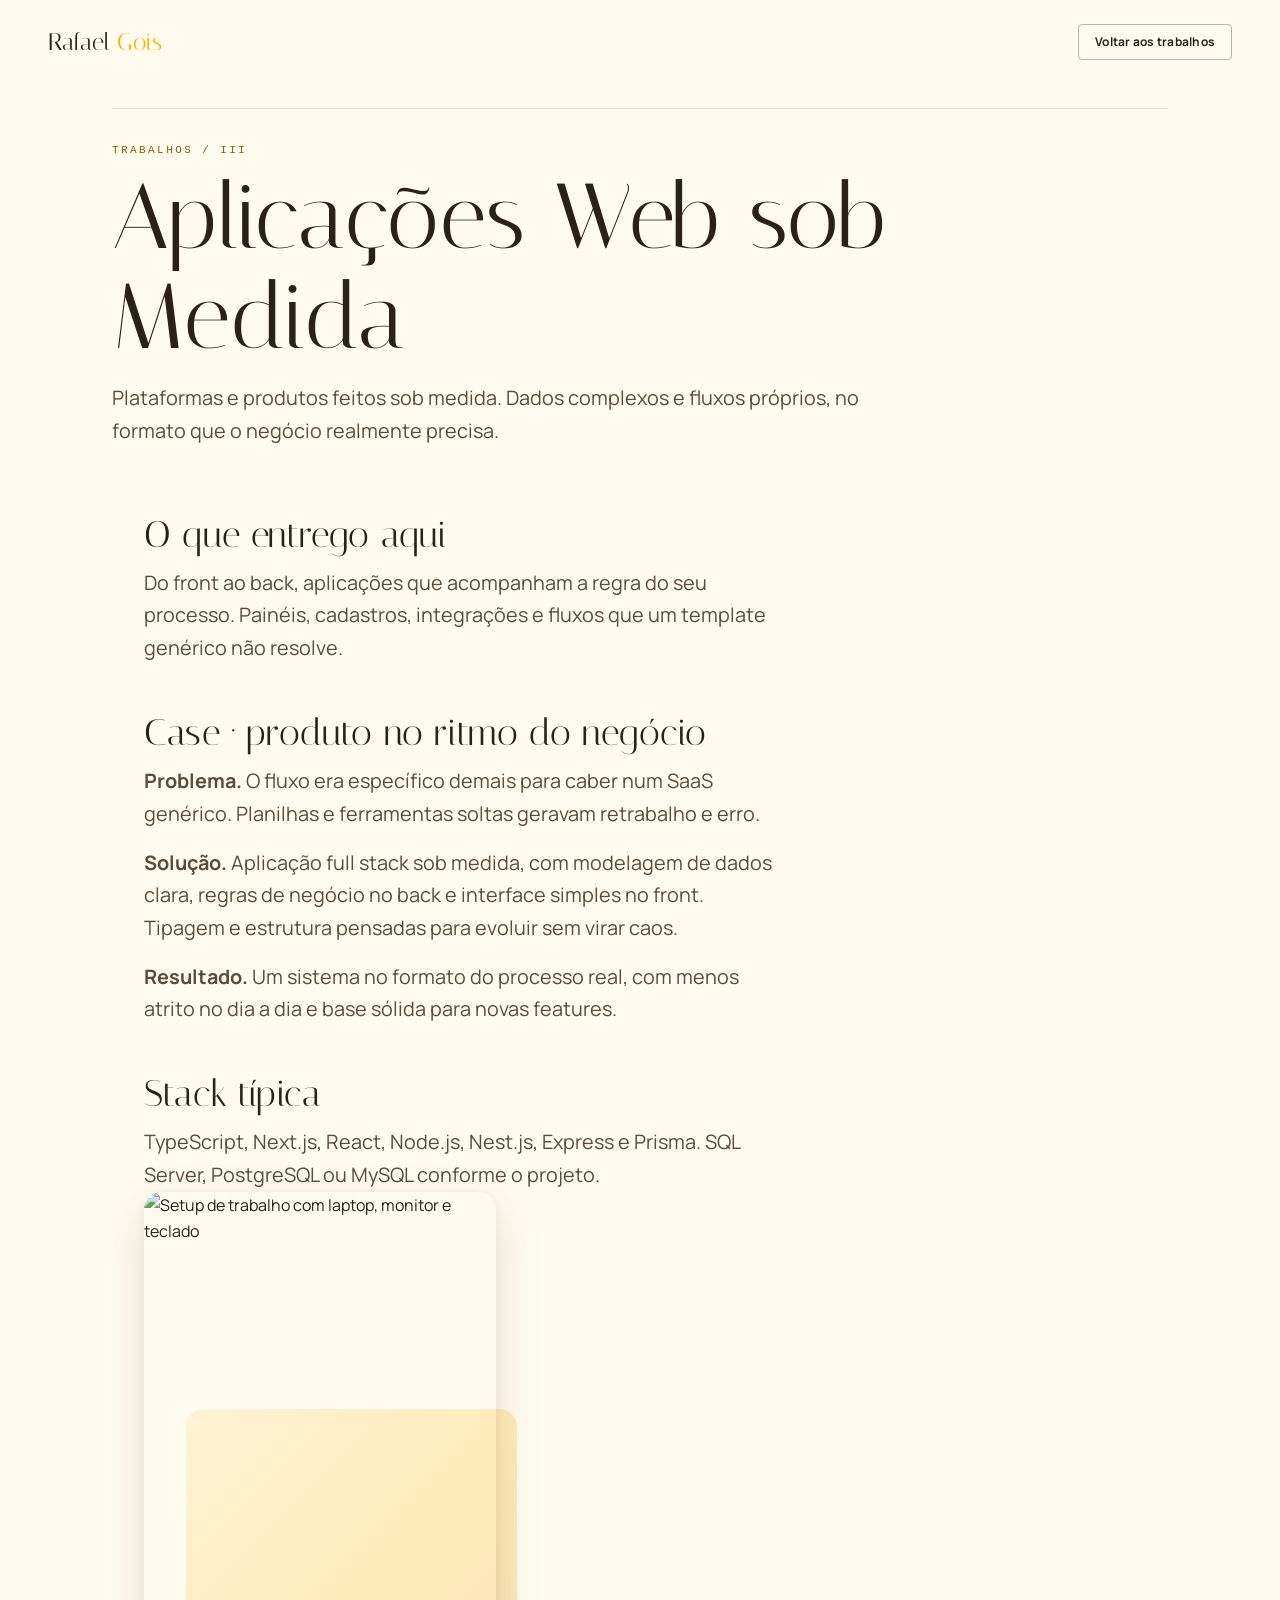
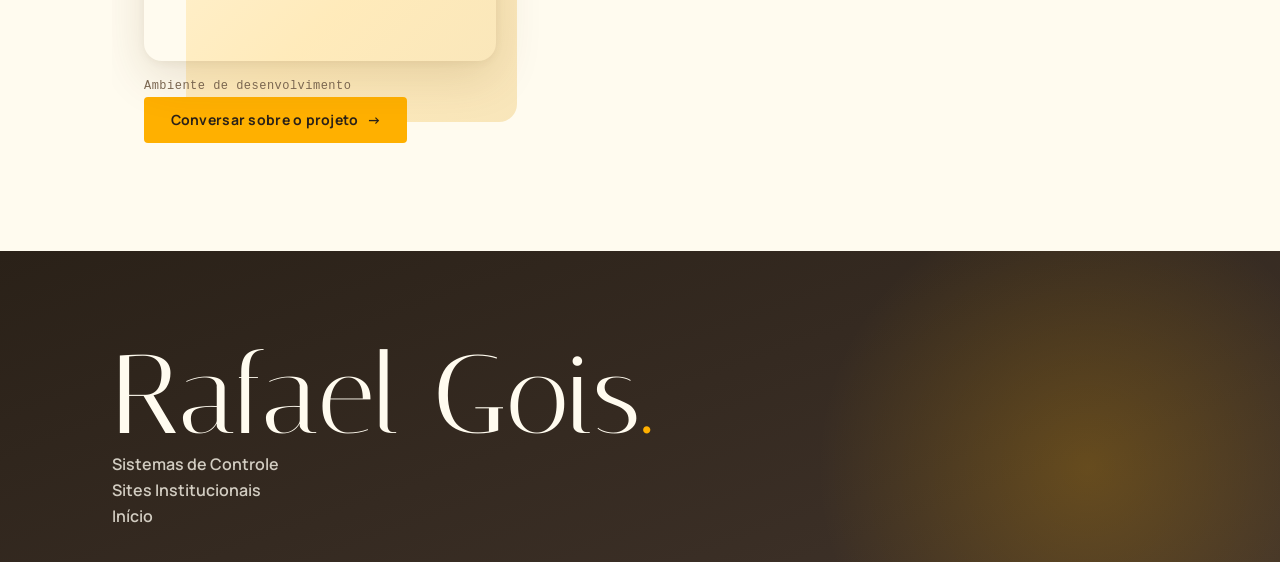
==== commit 4bdaeee5: "up: bigger SEO ajdusts" ====
--- a/aplicacoes-sob-medida.html
+++ b/aplicacoes-sob-medida.html
@@ -3,10 +3,10 @@
   <head>
     <meta charset="UTF-8" />
     <meta name="viewport" content="width=device-width, initial-scale=1.0" />
-    <title>Aplicações sob Medida | Rafael Gois</title>
+    <title>Aplicações Web sob Medida | Rafael Gois</title>
     <meta
       name="description"
-      content="Plataformas e produtos web sob medida. Dados complexos e fluxos próprios, no formato que o negócio realmente precisa."
+      content="Aplicações web sob medida com dados complexos e fluxos próprios. Full stack com intenção, do front ao back. Peça uma conversa."
     />
     <link rel="canonical" href="https://rafaelgois.com/aplicacoes-sob-medida.html" />
     <meta name="author" content="Rafael Gois" />
@@ -15,47 +15,71 @@
 
     <meta property="og:type" content="website" />
     <meta property="og:url" content="https://rafaelgois.com/aplicacoes-sob-medida.html" />
-    <meta property="og:title" content="Aplicações sob Medida | Rafael Gois" />
+    <meta property="og:title" content="Aplicações Web sob Medida | Rafael Gois" />
     <meta
       property="og:description"
-      content="Plataformas e produtos web sob medida. Dados complexos e fluxos próprios, no formato que o negócio realmente precisa."
+      content="Aplicações web sob medida com dados complexos e fluxos próprios. Full stack com intenção."
     />
     <meta
       property="og:image"
-      content="https://res.cloudinary.com/dn454izoh/image/upload/v1764007901/me-1_1_qmaart.webp"
+      content="https://res.cloudinary.com/dn454izoh/image/upload/c_fill,w_1200,h_630,g_auto,f_auto,q_auto/v1786125870/IMG_7987_y7oist.webp"
     />
     <meta property="og:locale" content="pt_BR" />
     <meta property="og:site_name" content="Rafael Gois" />
 
     <meta name="twitter:card" content="summary_large_image" />
-    <meta name="twitter:title" content="Aplicações sob Medida | Rafael Gois" />
+    <meta name="twitter:title" content="Aplicações Web sob Medida | Rafael Gois" />
     <meta
       name="twitter:description"
-      content="Plataformas e produtos web sob medida. Dados complexos e fluxos próprios."
+      content="Aplicações web sob medida com dados complexos e fluxos próprios."
     />
     <meta
       name="twitter:image"
-      content="https://res.cloudinary.com/dn454izoh/image/upload/v1764007901/me-1_1_qmaart.webp"
+      content="https://res.cloudinary.com/dn454izoh/image/upload/c_fill,w_1200,h_630,g_auto,f_auto,q_auto/v1786125870/IMG_7987_y7oist.webp"
     />
 
     <script type="application/ld+json">
       {
         "@context": "https://schema.org",
-        "@type": "Service",
-        "name": "Aplicações sob Medida",
-        "serviceType": "Desenvolvimento de aplicações web sob medida",
-        "provider": {
-          "@type": "Person",
-          "name": "Rafael Gois",
-          "url": "https://rafaelgois.com/"
-        },
-        "areaServed": "BR",
-        "url": "https://rafaelgois.com/aplicacoes-sob-medida.html",
-        "description": "Plataformas e produtos web sob medida para fluxos e dados do negócio."
+        "@graph": [
+          {
+            "@type": "Service",
+            "name": "Aplicações Web sob Medida",
+            "serviceType": "Desenvolvimento de aplicações web sob medida",
+            "provider": {
+              "@type": "Person",
+              "name": "Rafael Gois",
+              "url": "https://rafaelgois.com/"
+            },
+            "areaServed": {
+              "@type": "AdministrativeArea",
+              "name": "Curitibanos, Santa Catarina, Brasil"
+            },
+            "url": "https://rafaelgois.com/aplicacoes-sob-medida.html",
+            "description": "Plataformas e produtos web sob medida para fluxos e dados do negócio."
+          },
+          {
+            "@type": "BreadcrumbList",
+            "itemListElement": [
+              {
+                "@type": "ListItem",
+                "position": 1,
+                "name": "Início",
+                "item": "https://rafaelgois.com/"
+              },
+              {
+                "@type": "ListItem",
+                "position": 2,
+                "name": "Aplicações sob Medida",
+                "item": "https://rafaelgois.com/aplicacoes-sob-medida.html"
+              }
+            ]
+          }
+        ]
       }
     </script>
 
-    <link rel="icon" href="assets/images/letra-r.ico" type="image/x-icon" />
+    <link rel="icon" href="https://res.cloudinary.com/dn454izoh/image/upload/f_auto,q_auto,w_64/v1786126348/letra-r_eiagpo.webp" type="image/webp" />
     <link rel="stylesheet" href="styles/ds.css?v=3" />
     <link rel="preconnect" href="https://fonts.googleapis.com" />
     <link rel="preconnect" href="https://fonts.gstatic.com" crossorigin />
@@ -76,25 +100,58 @@
           <header class="sec-head">
             <div class="sec-head__rule"></div>
             <p class="text-overline">Trabalhos / III</p>
-            <h1 class="sec-head__title">Aplicações sob Medida</h1>
+            <h1 class="sec-head__title">Aplicações Web sob Medida</h1>
             <p class="sec-head__lede">
-              Plataformas e produtos web feitos sob medida. Dados complexos e
+              Plataformas e produtos feitos sob medida. Dados complexos e
               fluxos próprios, no formato que o negócio realmente precisa.
             </p>
           </header>
 
-          <div class="act" style="max-width: 40rem">
+          <div class="act" style="max-width: 42rem">
             <h2 class="act__title">O que entrego aqui</h2>
             <p class="act__text">
               Do front ao back, aplicações que acompanham a regra do seu
               processo. Painéis, cadastros, integrações e fluxos que um template
               genérico não resolve.
             </p>
+
+            <h2 class="act__title" style="margin-top: var(--sp-12)">Case · produto no ritmo do negócio</h2>
+            <p class="act__text">
+              <strong>Problema.</strong> O fluxo era específico demais para
+              caber num SaaS genérico. Planilhas e ferramentas soltas geravam
+              retrabalho e erro.
+            </p>
             <p class="act__text" style="margin-top: var(--sp-4)">
-              Trabalho com TypeScript, Next.js, Node, Nest e Prisma quando faz
-              sentido para o projeto, sempre com interface simples e intenção clara.
+              <strong>Solução.</strong> Aplicação full stack sob medida, com
+              modelagem de dados clara, regras de negócio no back e interface
+              simples no front. Tipagem e estrutura pensadas para evoluir sem
+              virar caos.
             </p>
-            <p style="margin-top: var(--sp-8)">
+            <p class="act__text" style="margin-top: var(--sp-4)">
+              <strong>Resultado.</strong> Um sistema no formato do processo
+              real, com menos atrito no dia a dia e base sólida para novas
+              features.
+            </p>
+
+            <h2 class="act__title" style="margin-top: var(--sp-12)">Stack típica</h2>
+            <p class="act__text">
+              TypeScript, Next.js, React, Node.js, Nest.js, Express e Prisma.
+              SQL Server, PostgreSQL ou MySQL conforme o projeto.
+            </p>
+
+            <figure class="about__portrait" style="max-width: 22rem; margin-top: var(--sp-10)">
+              <img
+                src="https://res.cloudinary.com/dn454izoh/image/upload/f_auto,q_auto,w_800/v1786125870/IMG_7987_y7oist.webp"
+                alt="Setup de trabalho com laptop, monitor e teclado"
+                width="800"
+                height="1067"
+                loading="lazy"
+                decoding="async"
+              />
+              <figcaption>Ambiente de desenvolvimento</figcaption>
+            </figure>
+
+            <p style="margin-top: var(--sp-10)">
               <a class="btn btn--primary" href="/#contact">
                 Conversar sobre o projeto <span class="btn__arrow" aria-hidden="true">→</span>
               </a>
@@ -111,7 +168,6 @@
           <ul>
             <li><a class="link-line" href="/sistemas-de-controle.html">Sistemas de Controle</a></li>
             <li><a class="link-line" href="/sites-institucionais.html">Sites Institucionais</a></li>
-            <li><a class="link-line" href="/fullstack.html">Ver página de serviço</a></li>
             <li><a class="link-line" href="/">Início</a></li>
           </ul>
         </nav>
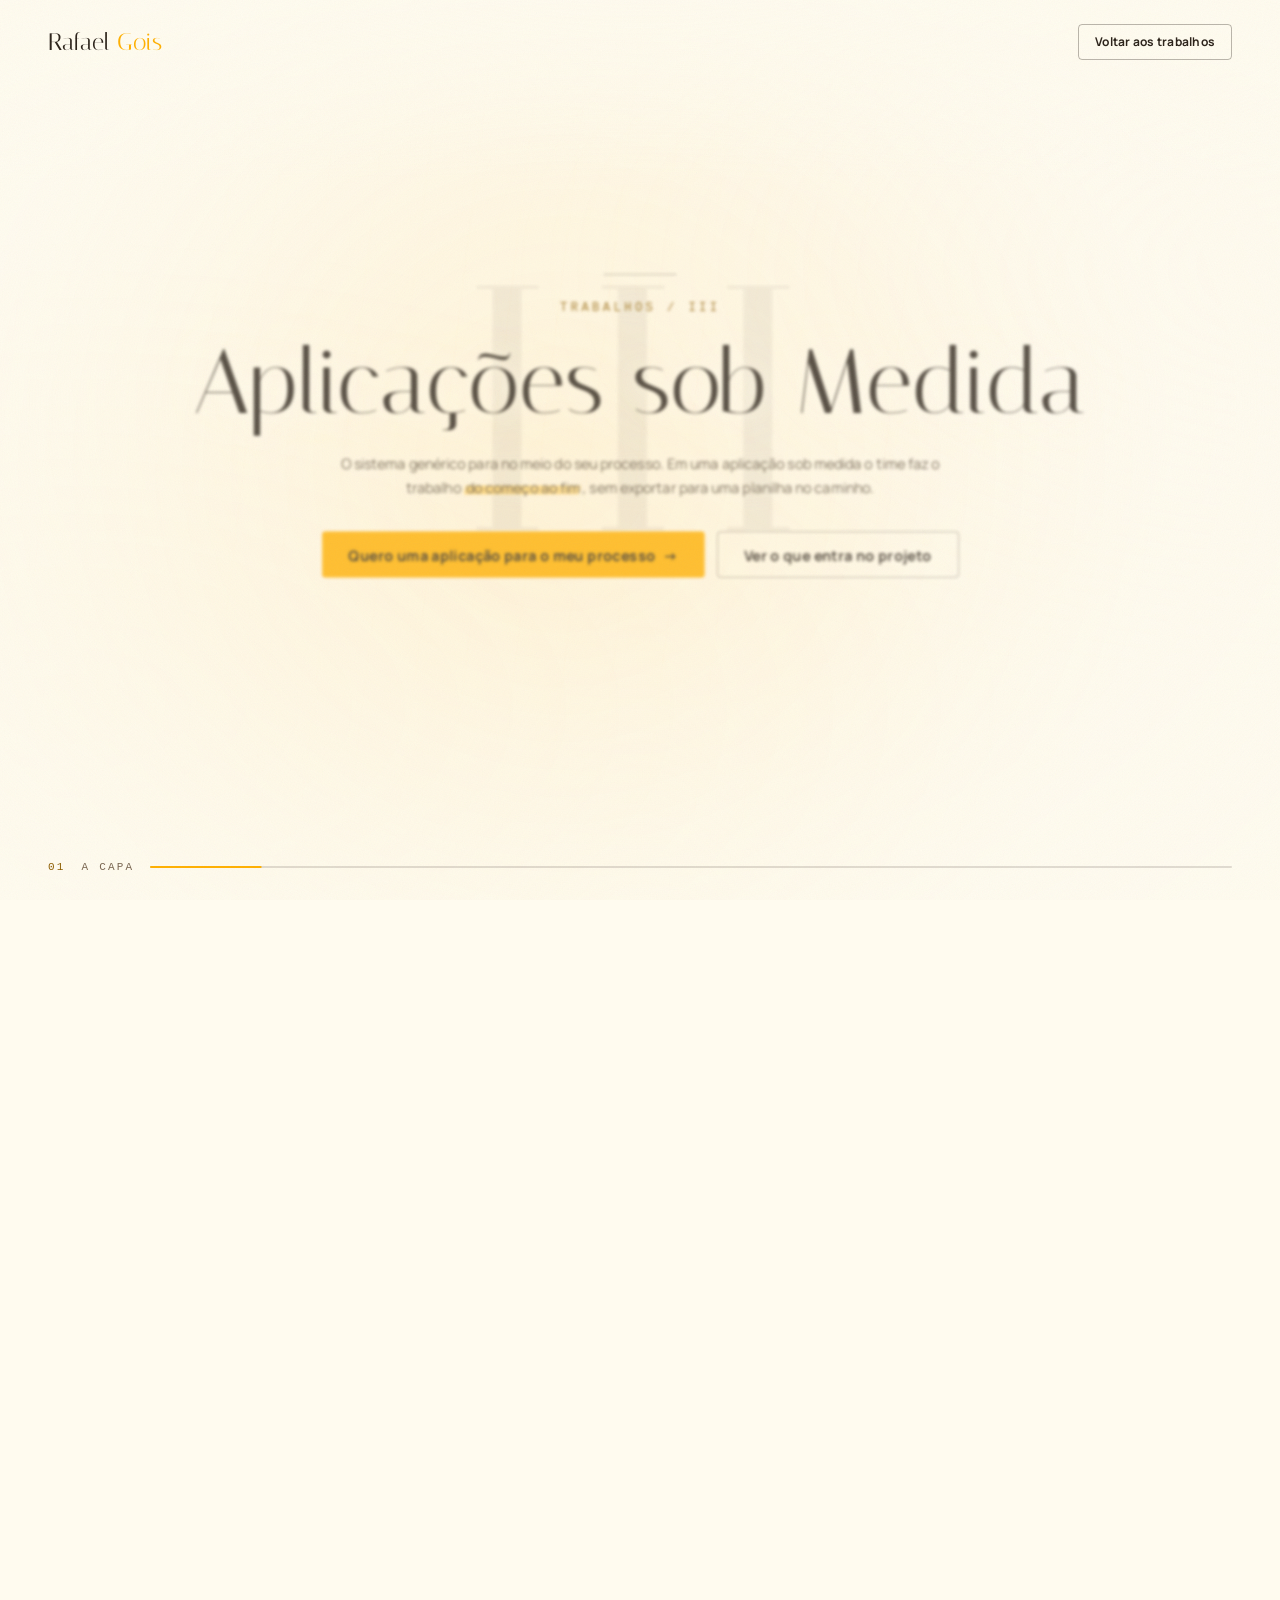
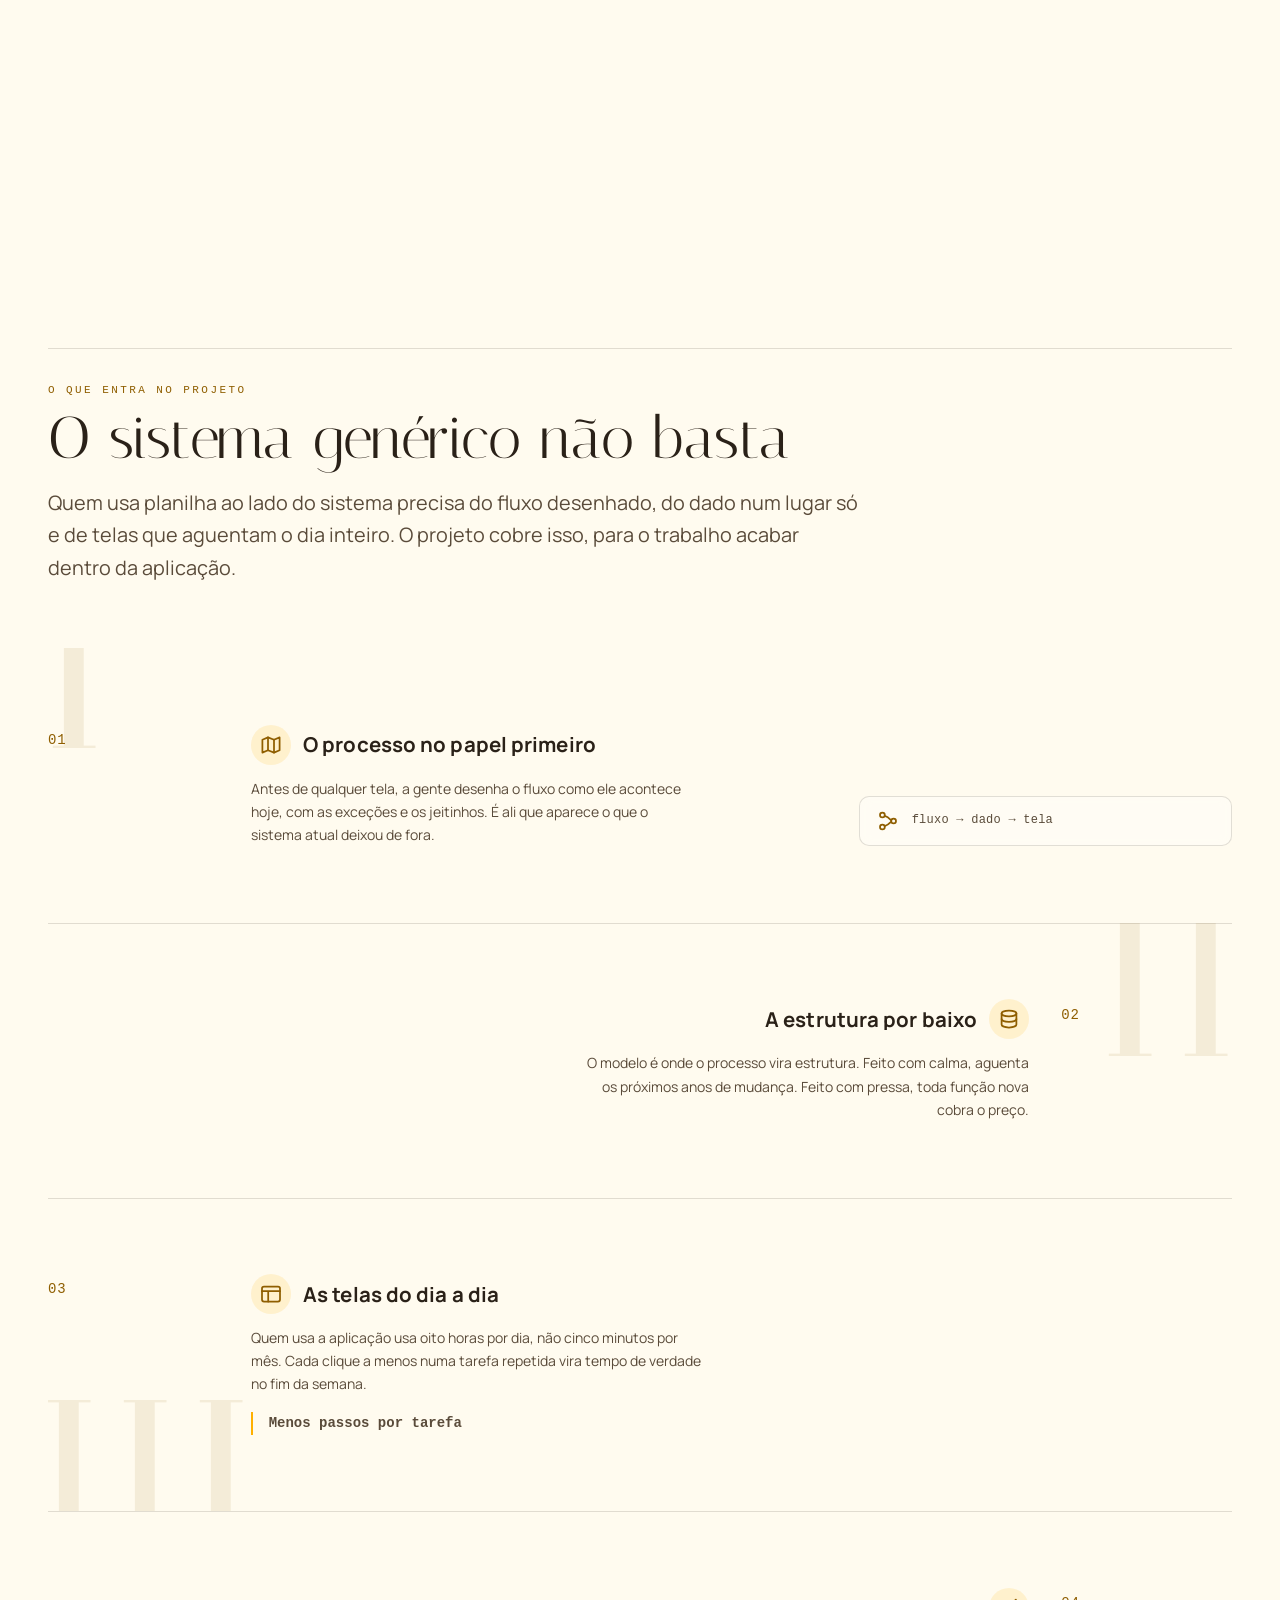
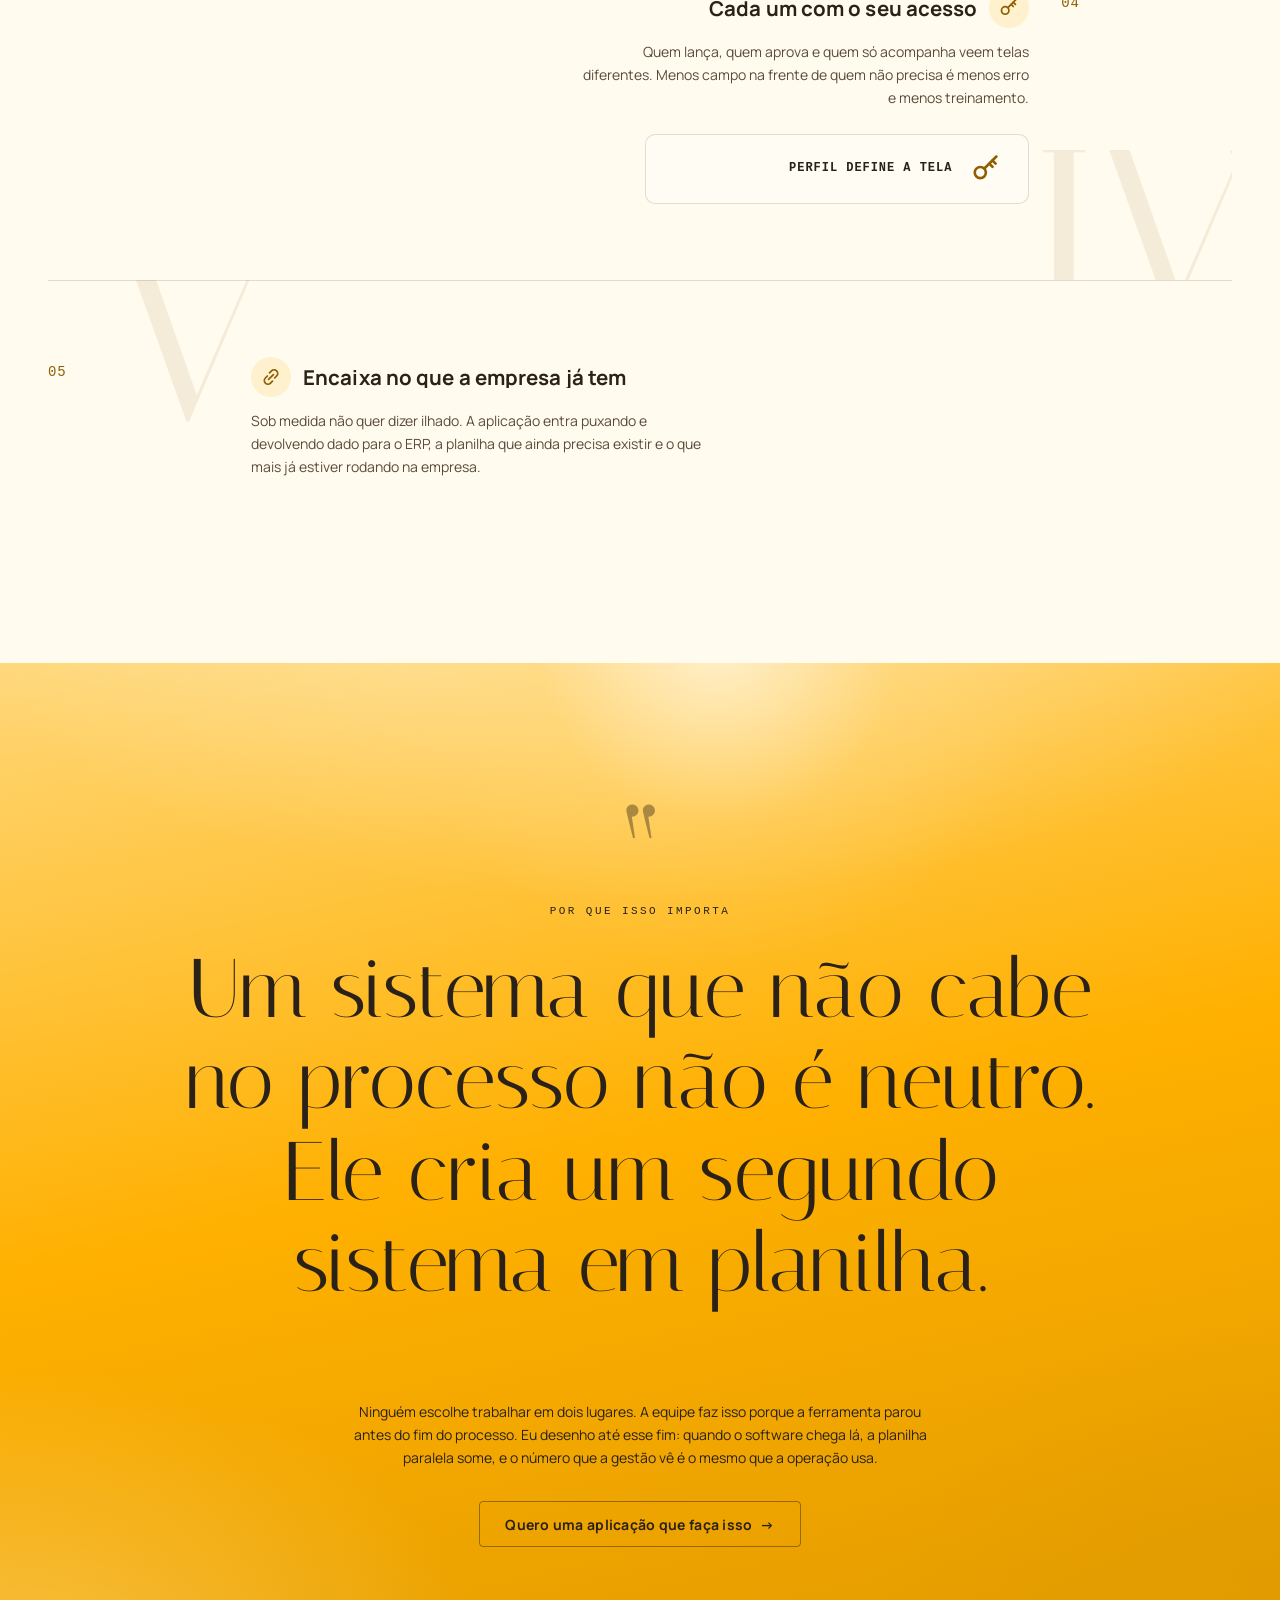
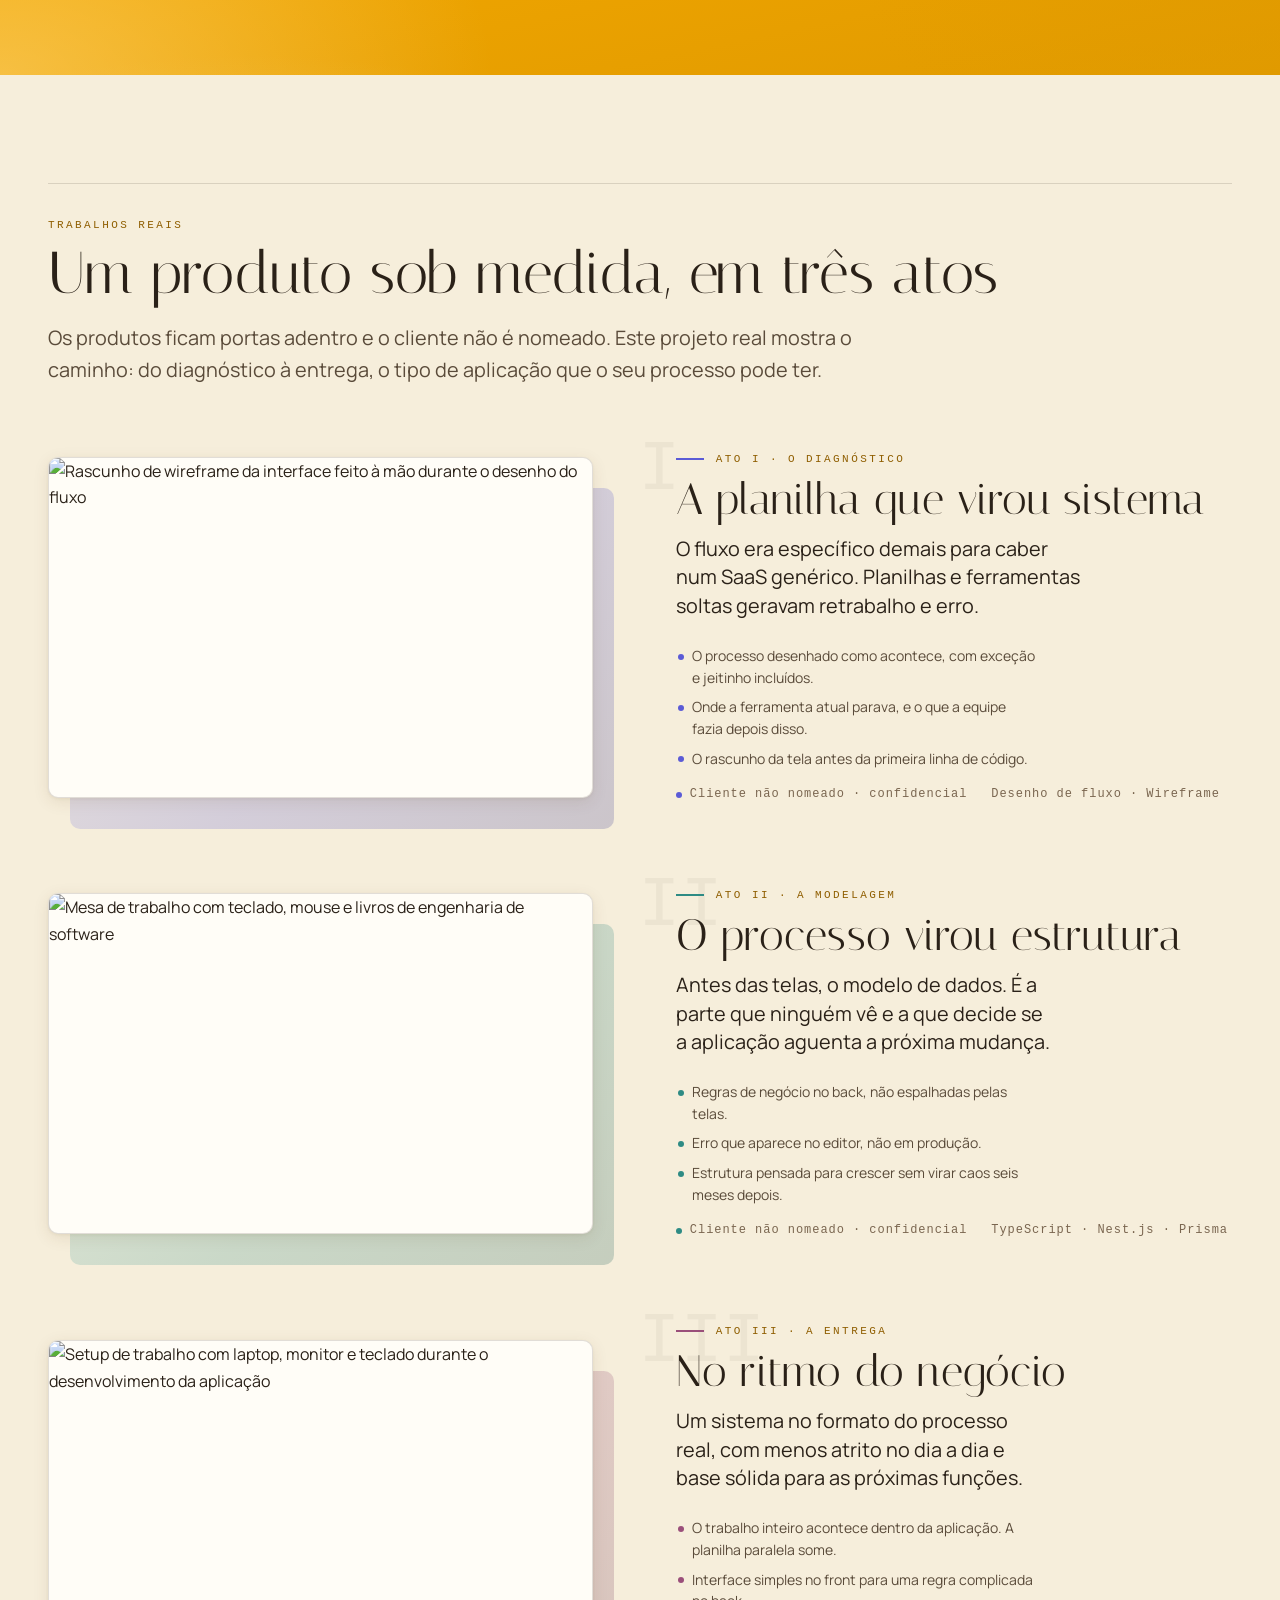
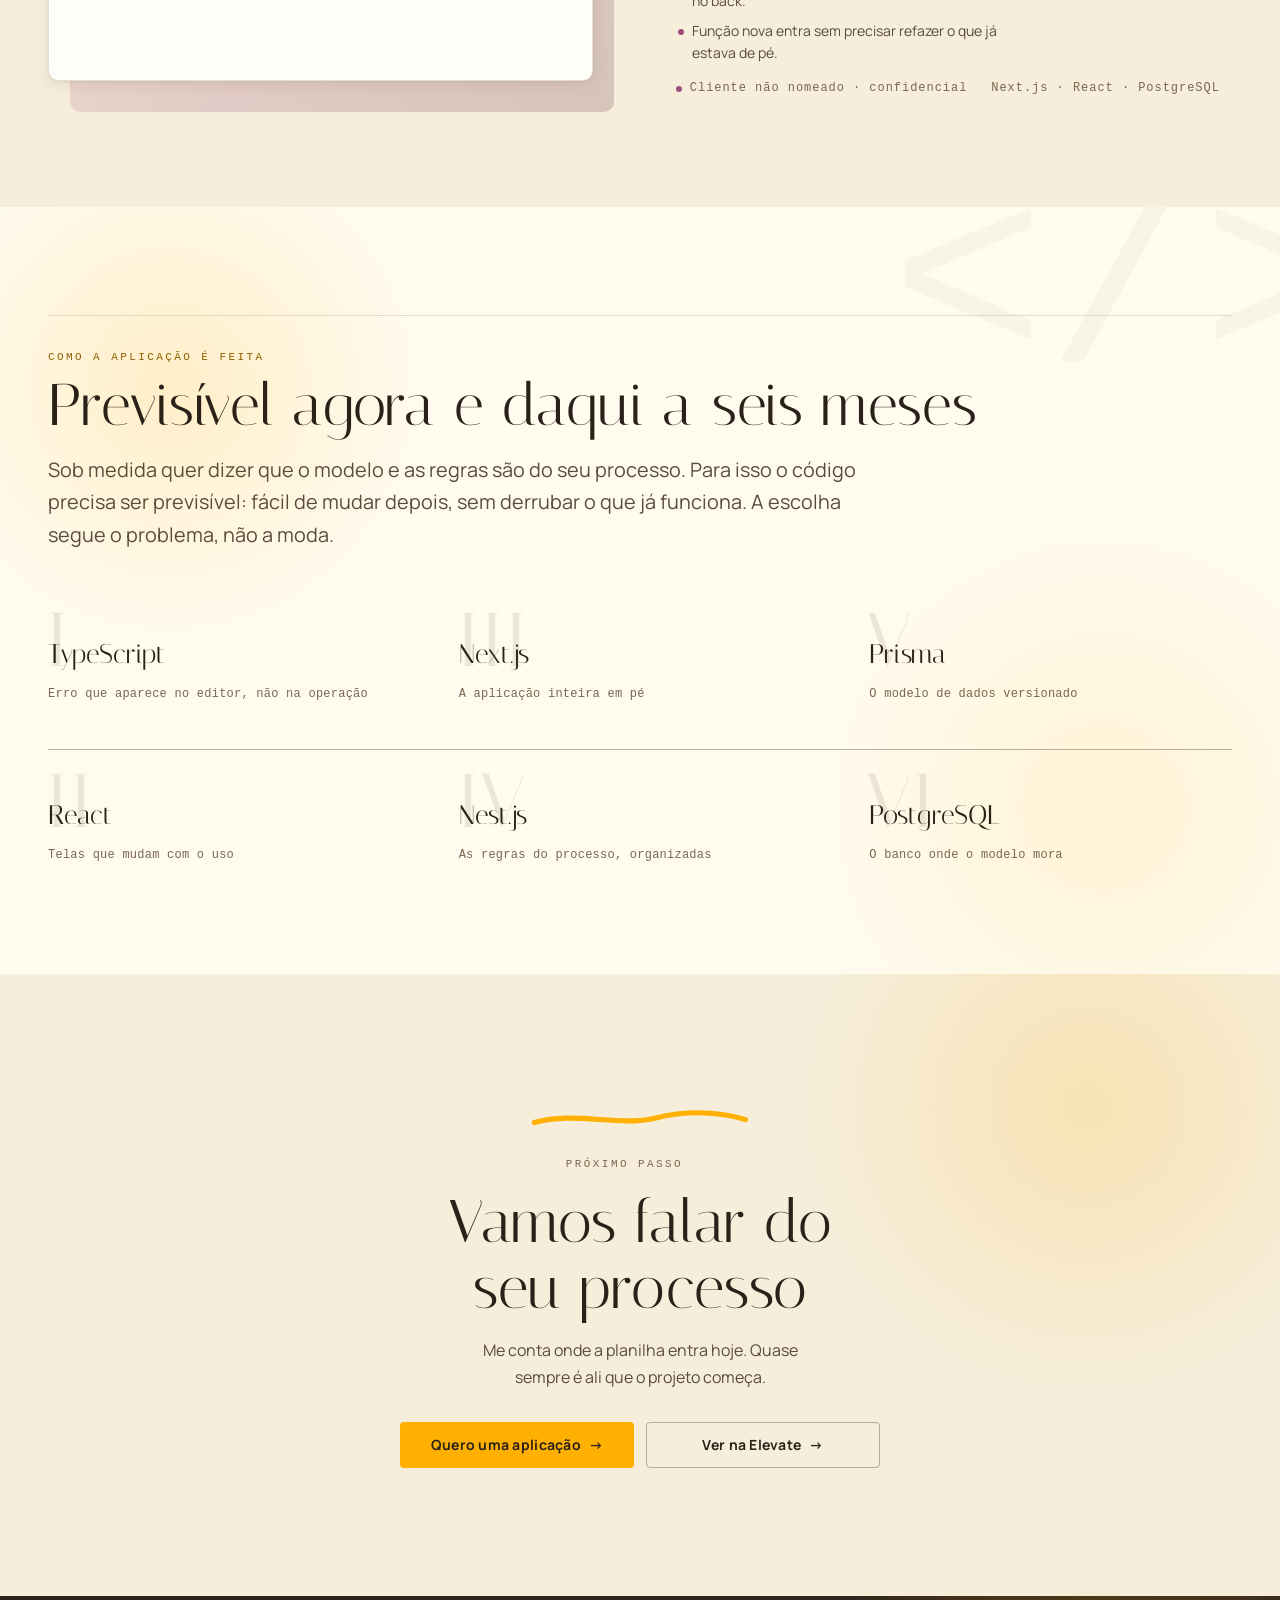
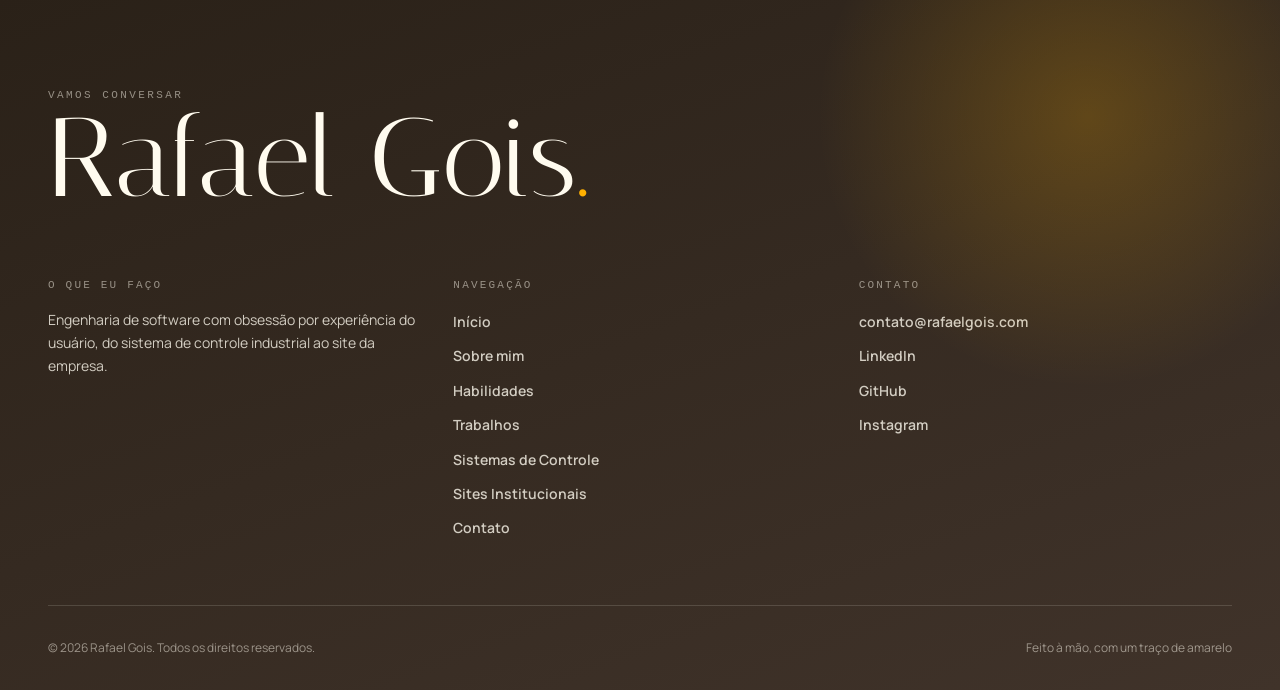
==== commit 87dd630f: "up: aux pages final structures" ====
--- a/aplicacoes-sob-medida.html
+++ b/aplicacoes-sob-medida.html
@@ -6,7 +6,7 @@
     <title>Aplicações Web sob Medida | Rafael Gois</title>
     <meta
       name="description"
-      content="Aplicações web sob medida com dados complexos e fluxos próprios. Full stack com intenção, do front ao back. Peça uma conversa."
+      content="Aplicações web sob medida em Curitibanos. O processo inteiro num só lugar, sem planilha paralela no meio do caminho."
     />
     <link rel="canonical" href="https://rafaelgois.com/aplicacoes-sob-medida.html" />
     <meta name="author" content="Rafael Gois" />
@@ -18,7 +18,7 @@
     <meta property="og:title" content="Aplicações Web sob Medida | Rafael Gois" />
     <meta
       property="og:description"
-      content="Aplicações web sob medida com dados complexos e fluxos próprios. Full stack com intenção."
+      content="Aplicações web sob medida em Curitibanos. O processo inteiro num só lugar, sem planilha paralela no meio do caminho."
     />
     <meta
       property="og:image"
@@ -31,7 +31,7 @@
     <meta name="twitter:title" content="Aplicações Web sob Medida | Rafael Gois" />
     <meta
       name="twitter:description"
-      content="Aplicações web sob medida com dados complexos e fluxos próprios."
+      content="Aplicações web sob medida em Curitibanos. O processo inteiro num só lugar, sem planilha paralela no meio do caminho."
     />
     <meta
       name="twitter:image"
@@ -56,7 +56,7 @@
               "name": "Curitibanos, Santa Catarina, Brasil"
             },
             "url": "https://rafaelgois.com/aplicacoes-sob-medida.html",
-            "description": "Plataformas e produtos web sob medida para fluxos e dados do negócio."
+            "description": "Aplicações web sob medida em Curitibanos. O processo inteiro num só lugar, sem planilha paralela no meio do caminho."
           },
           {
             "@type": "BreadcrumbList",
@@ -79,8 +79,16 @@
       }
     </script>
 
+    <!-- Marca que há JS: só então o CSS esconde o que será revelado por animação.
+         Sem JS, todo o conteúdo aparece normalmente. -->
+    <script>
+      document.documentElement.classList.add("js");
+    </script>
+
     <link rel="icon" href="https://res.cloudinary.com/dn454izoh/image/upload/f_auto,q_auto,w_64/v1786126348/letra-r_eiagpo.webp" type="image/webp" />
-    <link rel="stylesheet" href="styles/ds.css?v=3" />
+    <link rel="stylesheet" href="styles/ds.css?v=8" />
+    <link rel="preconnect" href="https://cdn.jsdelivr.net" />
+    <link rel="preconnect" href="https://res.cloudinary.com" />
     <link rel="preconnect" href="https://fonts.googleapis.com" />
     <link rel="preconnect" href="https://fonts.gstatic.com" crossorigin />
     <link
@@ -88,90 +96,601 @@
       rel="stylesheet"
     />
   </head>
-  <body>
+  <body class="grain">
+    <!-- ═══ Sprite de ícones — mesmo grid/traço do index.html (24px, 1.75, pontas redondas) ═══ -->
+    <svg width="0" height="0" style="position: absolute" aria-hidden="true">
+      <defs>
+        <symbol id="i-mapa" viewBox="0 0 24 24" fill="none" stroke="currentColor" stroke-width="1.75" stroke-linecap="round" stroke-linejoin="round"><path d="M9 4.4 3.4 6.7v12.9L9 17.3l6 2.3 5.6-2.3V4.4L15 6.7 9 4.4Z"/><path d="M9 4.4v12.9M15 6.7v12.9"/></symbol>
+        <symbol id="i-dados" viewBox="0 0 24 24" fill="none" stroke="currentColor" stroke-width="1.75" stroke-linecap="round" stroke-linejoin="round"><ellipse cx="12" cy="6.4" rx="7.4" ry="2.9"/><path d="M4.6 6.4v11.2c0 1.6 3.3 2.9 7.4 2.9s7.4-1.3 7.4-2.9V6.4"/><path d="M4.6 12c0 1.6 3.3 2.9 7.4 2.9s7.4-1.3 7.4-2.9"/></symbol>
+        <symbol id="i-tela" viewBox="0 0 24 24" fill="none" stroke="currentColor" stroke-width="1.75" stroke-linecap="round" stroke-linejoin="round"><rect x="3" y="4.5" width="18" height="15" rx="2"/><path d="M3 9.2h18M9.2 9.2v10.3"/></symbol>
+        <symbol id="i-chave" viewBox="0 0 24 24" fill="none" stroke="currentColor" stroke-width="1.75" stroke-linecap="round" stroke-linejoin="round"><circle cx="8.2" cy="14.4" r="3.7"/><path d="m10.9 11.7 8-8"/><path d="m16.3 6.3 2.1 2.1M14.2 8.4l2.1 2.1"/></symbol>
+        <symbol id="i-integracao" viewBox="0 0 24 24" fill="none" stroke="currentColor" stroke-width="1.75" stroke-linecap="round" stroke-linejoin="round"><path d="M9.6 14.4 14.4 9.6"/><path d="m8.4 11-2 2a3.6 3.6 0 0 0 5.1 5.1l2-2"/><path d="m15.6 13 2-2a3.6 3.6 0 0 0-5.1-5.1l-2 2"/></symbol>
+        <symbol id="i-fluxo" viewBox="0 0 24 24" fill="none" stroke="currentColor" stroke-width="1.75" stroke-linecap="round" stroke-linejoin="round"><circle cx="6.4" cy="6" r="2.4"/><circle cx="6.4" cy="18" r="2.4"/><circle cx="17.6" cy="12" r="2.4"/><path d="M8.7 6.9c2.9.8 4.3 2.2 6.3 4.2M8.7 17.1c2.9-.8 4.3-2.2 6.3-4.2"/></symbol>
+        <symbol id="i-crescimento" viewBox="0 0 24 24" fill="none" stroke="currentColor" stroke-width="1.75" stroke-linecap="round" stroke-linejoin="round"><path d="M4 20V14M10 20V9M16 20V13M20.5 20V6"/><path d="m16 7 4.5-1.5L22 10"/></symbol>
+      </defs>
+    </svg>
+
+    <!-- Textura de fundo da dobra do hero: fixa e no fundo da pilha (z 0),
+         abaixo das seções opacas (--z-section) — por isso não vaza para o
+         resto da página. Mesma imagem e mesma receita do hero do index.html:
+         acende quando a dobra entra e "respira" para os lados conforme o
+         capítulo alternado (esquerda/direita) entra em cena. Diferença: aqui
+         não há teclado 3D na frente dela, então ela é a protagonista da dobra
+         e aparece com mais presença (ver buildHeroCinematic em reveal.js). -->
+    <div class="hero__bg-image" aria-hidden="true"></div>
+
     <nav class="navbar" aria-label="Navegação">
       <a class="navbar__logo" href="/">Rafael <em>Gois</em></a>
       <a class="btn btn--secondary btn--sm" href="/#projects">Voltar aos trabalhos</a>
     </nav>
 
     <main>
-      <section class="section">
-        <div class="wrap">
-          <header class="sec-head">
-            <div class="sec-head__rule"></div>
-            <p class="text-overline">Trabalhos / III</p>
-            <h1 class="sec-head__title">Aplicações Web sob Medida</h1>
+      <!-- ═══════════════ HERO NARRATIVO — a capa e os porquês ═══════════════
+           Mesma dobra das outras páginas de trabalho: seção alta
+           (.hero__track) + palco sticky (.hero__stage), um único progresso
+           suavizado por lerp movendo câmera, névoa, luz, capítulos e HUD. Sem
+           pin do ScrollTrigger: sticky puro. Motor em reveal.js; o que é desta
+           página é só o texto — e o rótulo de cada capítulo no HUD, que vem do
+           data-hud logo abaixo.
+
+           A narrativa aqui é a da planilha paralela: o sistema para antes do
+           fim do processo, alguém improvisa, o improviso vira rotina e a
+           empresa passa a ter dois números para a mesma pergunta. -->
+      <header class="hero hero--work" id="hero">
+        <div class="hero__track">
+          <div class="hero__stage">
+            <div class="hero__rig" aria-hidden="true">
+              <div class="hero__fog hero__fog--back"></div>
+              <div class="hero__light"></div>
+              <div class="hero__rays"></div>
+              <div class="hero__fog hero__fog--front"></div>
+            </div>
+            <div class="hero__vignette" aria-hidden="true"></div>
+            <div class="hero__flash" aria-hidden="true"></div>
+
+            <div class="hero__scenes">
+              <!-- Capa: a apresentação do serviço, primeiro capítulo do palco
+                   (entra no load, sai no scroll). -->
+              <section class="hero-chapter hero-chapter--rest" data-chapter="capa" data-hud="A capa" aria-label="Aplicações sob medida">
+                <div>
+                  <span class="hero-rest__roman" aria-hidden="true">III</span>
+                  <span class="hero-rest__rule" aria-hidden="true"></span>
+                  <p class="hero-rest__over">Trabalhos / III</p>
+                  <h1 class="hero-rest__name">
+                    Aplicações sob
+                    <em>Medida<svg class="sig-stroke" viewBox="0 0 300 40" aria-hidden="true"><path d="M6 28 C 60 12, 120 34, 170 22 S 260 14, 294 24"/></svg></em>
+                  </h1>
+                  <p class="hero-rest__tag">
+                    O sistema genérico para no meio do seu processo. Em uma
+                    aplicação sob medida o time faz o trabalho
+                    <span class="mark-amber" data-mark>do começo ao fim</span>,
+                    sem exportar para uma planilha no caminho.
+                  </p>
+                  <div class="hero-rest__actions">
+                    <a class="btn btn--primary" href="/#contact">
+                      Quero uma aplicação para o meu processo <span class="btn__arrow" aria-hidden="true">→</span>
+                    </a>
+                    <a class="btn btn--secondary" href="#deliver">Ver o que entra no projeto</a>
+                  </div>
+                </div>
+              </section>
+
+              <!-- Capítulo I — a abertura da história: centralizado e grande,
+                   como o cartão de título de um filme. -->
+              <section class="hero-chapter" data-chapter="planilha" data-hud="A planilha" aria-label="Capítulo I">
+                <div>
+                  <p class="hero-chapter__over">Capítulo I · a planilha</p>
+                  <p class="hero-chapter__line" data-split>
+                    Existe uma planilha paralela porque o sistema não faz o que o processo faz.
+                  </p>
+                </div>
+              </section>
+
+              <!-- Capítulos II e III — os porquês, ancorados no canto do seu
+                   lado. O texto entra pelo lado, o fundo se desloca para o
+                   lado oposto: é o gesto que dá continuidade à cena. -->
+              <section class="hero-chapter hero-chapter--minor" data-chapter="improviso" data-hud="O improviso" data-side="left" aria-label="Capítulo II">
+                <div>
+                  <p class="hero-chapter__over">Capítulo II · o improviso</p>
+                  <p class="hero-chapter__line" data-split>
+                    O improviso vira rotina, e a rotina vira o sistema de verdade.
+                  </p>
+                  <p class="hero-chapter__note">
+                    <span class="hero-chapter__note-icon" aria-hidden="true"><svg class="ic" aria-hidden="true"><use href="#i-fluxo" /></svg></span>
+                    <span class="hero-chapter__note-text">
+                      <strong>A regra é a sua</strong>
+                      O software se molda ao fluxo que já funciona, em vez de pedir que a equipe se molde a ele. É o que faz a planilha paralela perder a função.
+                    </span>
+                  </p>
+                </div>
+              </section>
+
+              <section class="hero-chapter hero-chapter--minor" data-chapter="dois-numeros" data-hud="Os dois números" data-side="right" aria-label="Capítulo III">
+                <div>
+                  <p class="hero-chapter__over">Capítulo III · os dois números</p>
+                  <p class="hero-chapter__line" data-split>
+                    Aí existem duas respostas para a mesma pergunta.
+                  </p>
+                  <p class="hero-chapter__note">
+                    <span class="hero-chapter__note-icon" aria-hidden="true"><svg class="ic" aria-hidden="true"><use href="#i-dados" /></svg></span>
+                    <span class="hero-chapter__note-text">
+                      <strong>Uma versão só</strong>
+                      Cadastro, regra e histórico num lugar só. O relatório e a operação lendo a mesma fonte.
+                    </span>
+                  </p>
+                </div>
+              </section>
+
+              <!-- Capítulo IV — fecha a sequência de volta ao centro, no mesmo
+                   porte do Capítulo I: a história termina onde começou. -->
+              <section class="hero-chapter" data-chapter="continuidade" data-hud="O que fica" aria-label="Capítulo IV">
+                <div>
+                  <p class="hero-chapter__over">Capítulo IV · o que fica</p>
+                  <p class="hero-chapter__line" data-split>
+                    Depois no ar, o processo inteiro acontece dentro da aplicação.
+                  </p>
+                  <p class="hero-chapter__note">
+                    <span class="hero-chapter__note-icon" aria-hidden="true"><svg class="ic" aria-hidden="true"><use href="#i-crescimento" /></svg></span>
+                    <span class="hero-chapter__note-text">
+                      <strong>Evolui sem virar caos</strong>
+                      A próxima função entra sem derrubar o que já estava de pé.
+                    </span>
+                  </p>
+                </div>
+              </section>
+            </div>
+
+            <p class="hero__cue" aria-hidden="true">
+              <span>role</span>
+              <span class="hero__cue-line"></span>
+            </p>
+
+            <div class="hero__hud" aria-hidden="true">
+              <span class="hero__hud-chapter" id="hero-hud-chapter">01</span>
+              <span class="hero__hud-label" id="hero-hud-label">A capa</span>
+              <span class="hero__hud-bar"><i id="hero-hud-bar"></i></span>
+            </div>
+          </div>
+        </div>
+      </header>
+
+      <!-- ═══════════════ O QUE É ENTREGUE — dossiê editorial ═══════════════ -->
+      <section class="section deliver" id="deliver">
+        <div class="wrap wrap--wide">
+          <header class="sec-head" data-reveal>
+            <div class="sec-head__rule" data-rule></div>
+            <p class="text-overline">O que entra no projeto</p>
+            <h2 class="sec-head__title">O sistema genérico não basta</h2>
             <p class="sec-head__lede">
-              Plataformas e produtos feitos sob medida. Dados complexos e
-              fluxos próprios, no formato que o negócio realmente precisa.
+              Quem usa planilha ao lado do sistema precisa do fluxo desenhado,
+              do dado num lugar só e de telas que aguentam o dia inteiro. O
+              projeto cobre isso, para o trabalho acabar dentro da aplicação.
             </p>
           </header>
 
-          <div class="act" style="max-width: 42rem">
-            <h2 class="act__title">O que entrego aqui</h2>
-            <p class="act__text">
-              Do front ao back, aplicações que acompanham a regra do seu
-              processo. Painéis, cadastros, integrações e fluxos que um template
-              genérico não resolve.
+          <div class="deliver-index">
+            <!-- 01 — Desenho do processo -->
+            <article class="deliver-mod deliver-mod--01">
+              <span class="deliver-mod__watermark" aria-hidden="true">I</span>
+              <span class="deliver-mod__num">01</span>
+              <div class="deliver-mod__content">
+                <div class="deliver-mod__head">
+                  <span class="deliver-mod__icon" aria-hidden="true"><svg class="ic" aria-hidden="true"><use href="#i-mapa" /></svg></span>
+                  <h3><span class="deliver-mod__mask"><span class="deliver-mod__mask-line">O processo no papel primeiro</span></span></h3>
+                </div>
+                <div class="deliver-mod__body">
+                  <p>
+                    Antes de qualquer tela, a gente desenha o fluxo como ele
+                    acontece hoje, com as exceções e os jeitinhos. É ali que
+                    aparece o que o sistema atual deixou de fora.
+                  </p>
+                </div>
+              </div>
+              <div class="deliver-mod__chip">
+                <svg class="ic" aria-hidden="true"><use href="#i-fluxo" /></svg>
+                <code>fluxo → dado → tela</code>
+              </div>
+            </article>
+
+            <!-- 02 — Modelagem de dados -->
+            <article class="deliver-mod deliver-mod--02">
+              <div class="deliver-mod__rule" data-rule></div>
+              <span class="deliver-mod__watermark" aria-hidden="true">II</span>
+              <span class="deliver-mod__num">02</span>
+              <div class="deliver-mod__content">
+                <div class="deliver-mod__head">
+                  <span class="deliver-mod__icon" aria-hidden="true"><svg class="ic" aria-hidden="true"><use href="#i-dados" /></svg></span>
+                  <h3><span class="deliver-mod__mask"><span class="deliver-mod__mask-line">A estrutura por baixo</span></span></h3>
+                </div>
+                <div class="deliver-mod__body">
+                  <p>
+                    O modelo é onde o processo vira estrutura. Feito com calma,
+                    aguenta os próximos anos de mudança. Feito com pressa, toda
+                    função nova cobra o preço.
+                  </p>
+                </div>
+              </div>
+            </article>
+
+            <!-- 03 — As telas do dia a dia -->
+            <article class="deliver-mod deliver-mod--03">
+              <div class="deliver-mod__rule" data-rule></div>
+              <span class="deliver-mod__watermark" aria-hidden="true">III</span>
+              <span class="deliver-mod__num">03</span>
+              <div class="deliver-mod__content">
+                <div class="deliver-mod__head">
+                  <span class="deliver-mod__icon" aria-hidden="true"><svg class="ic" aria-hidden="true"><use href="#i-tela" /></svg></span>
+                  <h3><span class="deliver-mod__mask"><span class="deliver-mod__mask-line">As telas do dia a dia</span></span></h3>
+                </div>
+                <div class="deliver-mod__body">
+                  <p>
+                    Quem usa a aplicação usa oito horas por dia, não cinco
+                    minutos por mês. Cada clique a menos numa tarefa repetida
+                    vira tempo de verdade no fim da semana.
+                  </p>
+                  <p class="deliver-mod__proof">
+                    Menos passos por tarefa
+                  </p>
+                </div>
+              </div>
+            </article>
+
+            <!-- 04 — Perfis e permissões -->
+            <article class="deliver-mod deliver-mod--04">
+              <div class="deliver-mod__rule" data-rule></div>
+              <span class="deliver-mod__watermark" aria-hidden="true">IV</span>
+              <span class="deliver-mod__num">04</span>
+              <div class="deliver-mod__content">
+                <div class="deliver-mod__head">
+                  <span class="deliver-mod__icon" aria-hidden="true"><svg class="ic" aria-hidden="true"><use href="#i-chave" /></svg></span>
+                  <h3><span class="deliver-mod__mask"><span class="deliver-mod__mask-line">Cada um com o seu acesso</span></span></h3>
+                </div>
+                <div class="deliver-mod__body">
+                  <p>
+                    Quem lança, quem aprova e quem só acompanha veem telas
+                    diferentes. Menos campo na frente de quem não precisa é
+                    menos erro e menos treinamento.
+                  </p>
+                </div>
+                <div class="deliver-mod__proof deliver-mod__proof--qr">
+                  <svg class="ic" aria-hidden="true"><use href="#i-chave" /></svg>
+                  <span>Perfil define a tela</span>
+                </div>
+              </div>
+            </article>
+
+            <!-- 05 — Integração com o resto -->
+            <article class="deliver-mod deliver-mod--05">
+              <div class="deliver-mod__rule" data-rule></div>
+              <span class="deliver-mod__watermark" aria-hidden="true">V</span>
+              <span class="deliver-mod__num">05</span>
+              <div class="deliver-mod__content">
+                <div class="deliver-mod__head">
+                  <span class="deliver-mod__icon" aria-hidden="true"><svg class="ic" aria-hidden="true"><use href="#i-integracao" /></svg></span>
+                  <h3><span class="deliver-mod__mask"><span class="deliver-mod__mask-line">Encaixa no que a empresa já tem</span></span></h3>
+                </div>
+                <div class="deliver-mod__body">
+                  <p>
+                    Sob medida não quer dizer ilhado. A aplicação entra puxando
+                    e devolvendo dado para o ERP, a planilha que ainda precisa
+                    existir e o que mais já estiver rodando na empresa.
+                  </p>
+                </div>
+              </div>
+            </article>
+          </div>
+        </div>
+      </section>
+
+      <!-- ═══════════════ POR QUE ISSO IMPORTA — a dobra 100% âmbar ═══════════════ -->
+      <section class="manifesto" aria-label="Por que isso importa">
+        <div class="wrap manifesto__inner">
+          <span class="manifesto__mark" aria-hidden="true">“</span>
+          <p class="text-overline manifesto__over" data-reveal>Por que isso importa</p>
+          <blockquote class="manifesto__quote" data-quote>
+            Um sistema que não cabe no processo não é neutro. Ele cria um segundo sistema em planilha.
+          </blockquote>
+          <p class="manifesto__proof" data-reveal>
+            Ninguém escolhe trabalhar em dois lugares. A equipe faz isso porque
+            a ferramenta parou antes do fim do processo. Eu desenho até esse
+            fim: quando o software chega lá, a planilha paralela some, e o
+            número que a gestão vê é o mesmo que a operação usa.
+          </p>
+          <p class="manifesto__cta" data-reveal>
+            <a class="btn btn--secondary" href="/#contact">
+              Quero uma aplicação que faça isso <span class="btn__arrow" aria-hidden="true">→</span>
+            </a>
+          </p>
+        </div>
+      </section>
+
+      <!-- ═══════════════ TRABALHOS REAIS — três painéis em scroll horizontal ═══
+           Mesma dobra das outras páginas de trabalho (ver initCasesScroll em
+           reveal.js): no desktop fica pinada, os painéis deslizam na
+           horizontal e o fio ao fundo se desenha conforme o scroll, com uma
+           parada por painel.
+           A diferença aqui é o recorte. Produto sob medida roda portas adentro
+           e não tem endereço público para mostrar, então em vez de três
+           clientes lado a lado esta dobra conta UM projeto real em três atos —
+           diagnóstico, modelagem, entrega. Mesma mecânica, mesmo fio, três
+           paradas; o que muda é o eixo da narrativa. Fotos em
+           .case-panel__frame--photo (sem barra de navegador) e selo de
+           confidencialidade no lugar do "Ver projeto". -->
+      <section class="section section--alt cases-scroll" id="cases">
+        <div class="wrap wrap--wide">
+          <header class="sec-head" data-reveal>
+            <div class="sec-head__rule" data-rule></div>
+            <p class="text-overline">Trabalhos reais</p>
+            <h2 class="sec-head__title">Um produto sob medida, em três atos</h2>
+            <p class="sec-head__lede">
+              Os produtos ficam portas adentro e o cliente não é nomeado. Este
+              projeto real mostra o caminho: do diagnóstico à entrega, o tipo
+              de aplicação que o seu processo pode ter.
             </p>
-
-            <h2 class="act__title" style="margin-top: var(--sp-12)">Case · produto no ritmo do negócio</h2>
-            <p class="act__text">
-              <strong>Problema.</strong> O fluxo era específico demais para
-              caber num SaaS genérico. Planilhas e ferramentas soltas geravam
-              retrabalho e erro.
+          </header>
+        </div>
+
+        <div class="cases-scroll__pin" id="cases-scroll-pin">
+          <!-- A rota entre os três atos. O traço-fantasma mostra o caminho
+               inteiro desde o começo; o traço cheio, por cima, só existe até
+               onde o scroll já chegou. -->
+          <svg class="cases-curve-svg" viewBox="0 0 1600 900" preserveAspectRatio="none" aria-hidden="true">
+            <path class="cases-curve-path cases-curve-path--ghost" d="M -20 640 C 130 760, 260 430, 400 390 C 505 360, 580 470, 615 590 C 655 726, 760 786, 880 660 C 972 564, 1000 360, 1088 330 C 1180 300, 1300 540, 1392 450 C 1468 376, 1540 410, 1620 340" />
+            <path class="cases-curve-path cases-curve-path--main" d="M -20 640 C 130 760, 260 430, 400 390 C 505 360, 580 470, 615 590 C 655 726, 760 786, 880 660 C 972 564, 1000 360, 1088 330 C 1180 300, 1300 540, 1392 450 C 1468 376, 1540 410, 1620 340" />
+          </svg>
+
+          <!-- Versão mobile do fio: mesma ideia, vertical, correndo na lateral
+               da pilha (sem pin, sem cabeça — só o traço crescendo). -->
+          <svg class="cases-curve-svg--mobile" viewBox="0 0 200 900" preserveAspectRatio="none" aria-hidden="true">
+            <path class="cases-curve-path cases-curve-path--ghost-mobile" d="M 100 0 C 168 60, 176 148, 100 206 C 32 258, 26 344, 100 402 C 172 458, 180 546, 100 604 C 30 656, 26 740, 100 796 C 152 836, 160 872, 108 900" />
+            <path class="cases-curve-path cases-curve-path--mobile" d="M 100 0 C 168 60, 176 148, 100 206 C 32 258, 26 344, 100 402 C 172 458, 180 546, 100 604 C 30 656, 26 740, 100 796 C 152 836, 160 872, 108 900" />
+          </svg>
+
+          <!-- Paradas do fio (uma por ato) e a cabeça luminosa na ponta do
+               traço: posicionadas por JS sobre o próprio path (getPointAtLength),
+               por isso nascem vazias de posição aqui. -->
+          <span class="cases-curve-stop" data-stop="0" aria-hidden="true">I</span>
+          <span class="cases-curve-stop" data-stop="1" aria-hidden="true">II</span>
+          <span class="cases-curve-stop" data-stop="2" aria-hidden="true">III</span>
+          <span class="cases-curve-head" aria-hidden="true"></span>
+
+          <div class="cases-scroll__track" id="cases-scroll-track">
+            <!-- I — O diagnóstico -->
+            <article class="case-panel case-panel--i case-panel--indigo" data-case-panel>
+              <figure class="case-panel__media">
+                <span class="case-panel__glow case-panel__glow--indigo" aria-hidden="true"></span>
+                <div class="case-panel__frame case-panel__frame--photo">
+                  <img
+                    src="https://res.cloudinary.com/dn454izoh/image/upload/f_auto,q_auto,w_1200/v1786125870/IMG_20230629_095831_oazxpw.webp"
+                    alt="Rascunho de wireframe da interface feito à mão durante o desenho do fluxo"
+                    title="Desenho do fluxo antes das telas"
+                    width="1200" height="900" loading="lazy" decoding="async"
+                  />
+                </div>
+              </figure>
+              <div class="case-panel__text">
+                <span class="case-panel__roman" aria-hidden="true">I</span>
+                <p class="case-panel__kicker">Ato I · O diagnóstico</p>
+                <h3 class="case-panel__name">A planilha que virou sistema</h3>
+                <p class="case-panel__desc">
+                  O fluxo era específico demais para caber num SaaS genérico.
+                  Planilhas e ferramentas soltas geravam retrabalho e erro.
+                </p>
+                <ul class="case-panel__points">
+                  <li>O processo desenhado como acontece, com exceção e jeitinho incluídos.</li>
+                  <li>Onde a ferramenta atual parava, e o que a equipe fazia depois disso.</li>
+                  <li>O rascunho da tela antes da primeira linha de código.</li>
+                </ul>
+                <p class="case-panel__foot">
+                  <span class="case-panel__seal">Cliente não nomeado · confidencial</span>
+                  <span class="case-panel__tech">Desenho de fluxo · Wireframe</span>
+                </p>
+              </div>
+            </article>
+
+            <!-- II — A modelagem -->
+            <article class="case-panel case-panel--ii case-panel--reverse case-panel--teal" data-case-panel>
+              <div class="case-panel__text">
+                <span class="case-panel__roman" aria-hidden="true">II</span>
+                <p class="case-panel__kicker">Ato II · A modelagem</p>
+                <h3 class="case-panel__name">O processo virou estrutura</h3>
+                <p class="case-panel__desc">
+                  Antes das telas, o modelo de dados. É a parte que ninguém vê e
+                  a que decide se a aplicação aguenta a próxima mudança.
+                </p>
+                <ul class="case-panel__points">
+                  <li>Regras de negócio no back, não espalhadas pelas telas.</li>
+                  <li>Erro que aparece no editor, não em produção.</li>
+                  <li>Estrutura pensada para crescer sem virar caos seis meses depois.</li>
+                </ul>
+                <p class="case-panel__foot">
+                  <span class="case-panel__seal">Cliente não nomeado · confidencial</span>
+                  <span class="case-panel__tech">TypeScript · Nest.js · Prisma</span>
+                </p>
+              </div>
+              <figure class="case-panel__media">
+                <span class="case-panel__glow case-panel__glow--teal" aria-hidden="true"></span>
+                <div class="case-panel__frame case-panel__frame--photo">
+                  <img
+                    src="https://res.cloudinary.com/dn454izoh/image/upload/f_auto,q_auto,w_1200/v1786125870/IMG_7735_f19j7m.webp"
+                    alt="Mesa de trabalho com teclado, mouse e livros de engenharia de software"
+                    title="A mesa onde o modelo é escrito"
+                    width="1200" height="1600" loading="lazy" decoding="async"
+                  />
+                </div>
+              </figure>
+            </article>
+
+            <!-- III — A entrega -->
+            <article class="case-panel case-panel--iii case-panel--plum" data-case-panel>
+              <figure class="case-panel__media">
+                <span class="case-panel__glow case-panel__glow--plum" aria-hidden="true"></span>
+                <div class="case-panel__frame case-panel__frame--photo">
+                  <img
+                    src="https://res.cloudinary.com/dn454izoh/image/upload/f_auto,q_auto,w_1200/v1786125870/IMG_7987_y7oist.webp"
+                    alt="Setup de trabalho com laptop, monitor e teclado durante o desenvolvimento da aplicação"
+                    title="Ambiente de desenvolvimento"
+                    width="1200" height="1600" loading="lazy" decoding="async"
+                  />
+                </div>
+              </figure>
+              <div class="case-panel__text">
+                <span class="case-panel__roman" aria-hidden="true">III</span>
+                <p class="case-panel__kicker">Ato III · A entrega</p>
+                <h3 class="case-panel__name">No ritmo do negócio</h3>
+                <p class="case-panel__desc">
+                  Um sistema no formato do processo real, com menos atrito no
+                  dia a dia e base sólida para as próximas funções.
+                </p>
+                <ul class="case-panel__points">
+                  <li>O trabalho inteiro acontece dentro da aplicação. A planilha paralela some.</li>
+                  <li>Interface simples no front para uma regra complicada no back.</li>
+                  <li>Função nova entra sem precisar refazer o que já estava de pé.</li>
+                </ul>
+                <p class="case-panel__foot">
+                  <span class="case-panel__seal">Cliente não nomeado · confidencial</span>
+                  <span class="case-panel__tech">Next.js · React · PostgreSQL</span>
+                </p>
+              </div>
+            </article>
+          </div>
+        </div>
+      </section>
+
+      <!-- ═══════════════ STACK + FECHAMENTO ═══════════════
+           Grade editorial com numeral-fantasma em serifa gigante atrás de
+           cada tecnologia (mesmo motivo do "O que é entregue" —
+           .deliver-mod__watermark — só que em grade 3×2 em vez de índice
+           vertical). Entrada é um stagger dedicado (initStackGrid em
+           reveal.js), não o [data-reveal] genérico. -->
+      <section class="section stack-section">
+        <div class="stack-section__glow" aria-hidden="true"></div>
+        <div class="stack-section__glow stack-section__glow--alt" aria-hidden="true"></div>
+        <span class="stack-section__glyph" aria-hidden="true">&lt;/&gt;</span>
+        <div class="wrap wrap--wide">
+          <header class="sec-head" data-reveal>
+            <div class="sec-head__rule" data-rule></div>
+            <p class="text-overline">Como a aplicação é feita</p>
+            <h2 class="sec-head__title">Previsível agora e daqui a seis meses</h2>
+            <p class="sec-head__lede">
+              Sob medida quer dizer que o modelo e as regras são do seu
+              processo. Para isso o código precisa ser previsível: fácil de
+              mudar depois, sem derrubar o que já funciona. A escolha segue o
+              problema, não a moda.
             </p>
-            <p class="act__text" style="margin-top: var(--sp-4)">
-              <strong>Solução.</strong> Aplicação full stack sob medida, com
-              modelagem de dados clara, regras de negócio no back e interface
-              simples no front. Tipagem e estrutura pensadas para evoluir sem
-              virar caos.
-            </p>
-            <p class="act__text" style="margin-top: var(--sp-4)">
-              <strong>Resultado.</strong> Um sistema no formato do processo
-              real, com menos atrito no dia a dia e base sólida para novas
-              features.
-            </p>
-
-            <h2 class="act__title" style="margin-top: var(--sp-12)">Stack típica</h2>
-            <p class="act__text">
-              TypeScript, Next.js, React, Node.js, Nest.js, Express e Prisma.
-              SQL Server, PostgreSQL ou MySQL conforme o projeto.
-            </p>
-
-            <figure class="about__portrait" style="max-width: 22rem; margin-top: var(--sp-10)">
-              <img
-                src="https://res.cloudinary.com/dn454izoh/image/upload/f_auto,q_auto,w_800/v1786125870/IMG_7987_y7oist.webp"
-                alt="Setup de trabalho com laptop, monitor e teclado"
-                width="800"
-                height="1067"
-                loading="lazy"
-                decoding="async"
-              />
-              <figcaption>Ambiente de desenvolvimento</figcaption>
-            </figure>
-
-            <p style="margin-top: var(--sp-10)">
-              <a class="btn btn--primary" href="/#contact">
-                Conversar sobre o projeto <span class="btn__arrow" aria-hidden="true">→</span>
-              </a>
+          </header>
+
+          <div class="stack-grid" id="stack-grid">
+            <div class="stack-grid__divider" id="stack-grid-divider" aria-hidden="true"></div>
+            <ul class="stack-grid__list">
+              <li class="stack-cell stack-cell--01" data-stack-cell>
+                <span class="stack-cell__watermark" aria-hidden="true">I</span>
+                <span class="stack-cell__name">TypeScript</span>
+                <span class="stack-cell__desc">Erro que aparece no editor, não na operação</span>
+              </li>
+              <li class="stack-cell stack-cell--02" data-stack-cell>
+                <span class="stack-cell__watermark" aria-hidden="true">II</span>
+                <span class="stack-cell__name">React</span>
+                <span class="stack-cell__desc">Telas que mudam com o uso</span>
+              </li>
+              <li class="stack-cell stack-cell--03" data-stack-cell>
+                <span class="stack-cell__watermark" aria-hidden="true">III</span>
+                <span class="stack-cell__name">Next.js</span>
+                <span class="stack-cell__desc">A aplicação inteira em pé</span>
+              </li>
+              <li class="stack-cell stack-cell--04" data-stack-cell>
+                <span class="stack-cell__watermark" aria-hidden="true">IV</span>
+                <span class="stack-cell__name">Nest.js</span>
+                <span class="stack-cell__desc">As regras do processo, organizadas</span>
+              </li>
+              <li class="stack-cell stack-cell--05" data-stack-cell>
+                <span class="stack-cell__watermark" aria-hidden="true">V</span>
+                <span class="stack-cell__name">Prisma</span>
+                <span class="stack-cell__desc">O modelo de dados versionado</span>
+              </li>
+              <li class="stack-cell stack-cell--06" data-stack-cell>
+                <span class="stack-cell__watermark" aria-hidden="true">VI</span>
+                <span class="stack-cell__name">PostgreSQL</span>
+                <span class="stack-cell__desc">O banco onde o modelo mora</span>
+              </li>
+            </ul>
+          </div>
+        </div>
+      </section>
+
+      <!-- ═══════════════ FECHAMENTO — CTA final ═══════════════
+           Dobra escura de fechamento, mesma família --grad-ink do rodapé
+           logo abaixo — cria um mergulho contínuo pro escuro em vez de um
+           card claro solto. Não reusa o âmbar cheio do .manifesto (essa
+           página já tem essa dobra em "Por que isso importa") — aqui o
+           âmbar é só o acento pontual (stroke, halo, botão). -->
+      <section class="closing-cta">
+        <span class="closing-cta__halo" aria-hidden="true"></span>
+        <div class="wrap closing-cta__inner">
+          <svg class="sig-stroke closing-cta__stroke" viewBox="0 0 300 40" aria-hidden="true"><path d="M6 28 C 60 12, 120 34, 170 22 S 260 14, 294 24"/></svg>
+          <p class="text-overline closing-cta__over">Próximo passo</p>
+          <h3 class="closing-cta__title">Vamos falar do seu processo</h3>
+          <p class="closing-cta__lede">Me conta onde a planilha entra hoje. Quase sempre é ali que o projeto começa.</p>
+          <p class="closing-cta__action">
+            <a class="btn btn--primary" href="/#contact">
+              Quero uma aplicação <span class="btn__arrow" aria-hidden="true">→</span>
+            </a>
+            <a class="btn btn--secondary" href="https://www.sistemaselevate.com/" target="_blank" rel="noopener noreferrer">
+              Ver na Elevate <span class="btn__arrow" aria-hidden="true">→</span>
+            </a>
+          </p>
+        </div>
+      </section>
+    </main>
+
+    <footer class="site-footer">
+      <div class="wrap wrap--wide site-footer__inner">
+        <p class="text-overline" style="color: rgba(255, 251, 239, 0.5)">Vamos conversar</p>
+        <p class="site-footer__name">Rafael Gois<em>.</em></p>
+
+        <div class="site-footer__grid">
+          <div>
+            <h4>O que eu faço</h4>
+            <p>
+              Engenharia de software com obsessão por experiência do usuário,
+              do sistema de controle industrial ao site da empresa.
             </p>
           </div>
-        </div>
-      </section>
-    </main>
-
-    <footer class="site-footer">
-      <div class="wrap site-footer__inner">
-        <p class="site-footer__name">Rafael Gois<em>.</em></p>
-        <nav aria-label="Outros trabalhos">
-          <ul>
-            <li><a class="link-line" href="/sistemas-de-controle.html">Sistemas de Controle</a></li>
-            <li><a class="link-line" href="/sites-institucionais.html">Sites Institucionais</a></li>
-            <li><a class="link-line" href="/">Início</a></li>
-          </ul>
-        </nav>
+
+          <nav aria-label="Navegação do rodapé">
+            <h4>Navegação</h4>
+            <ul>
+              <li><a class="link-line" href="/">Início</a></li>
+              <li><a class="link-line" href="/#about">Sobre mim</a></li>
+              <li><a class="link-line" href="/#skills">Habilidades</a></li>
+              <li><a class="link-line" href="/#projects">Trabalhos</a></li>
+              <li><a class="link-line" href="/sistemas-de-controle.html">Sistemas de Controle</a></li>
+              <li><a class="link-line" href="/sites-institucionais.html">Sites Institucionais</a></li>
+              <li><a class="link-line" href="/#contact">Contato</a></li>
+            </ul>
+          </nav>
+
+          <div>
+            <h4>Contato</h4>
+            <ul>
+              <li><a class="link-line" href="mailto:contato@rafaelgois.com">contato@rafaelgois.com</a></li>
+              <li><a class="link-line" href="https://br.linkedin.com/in/rafaelfbgois" target="_blank" rel="noopener noreferrer">LinkedIn</a></li>
+              <li><a class="link-line" href="https://github.com/RafaGois" target="_blank" rel="noopener noreferrer">GitHub</a></li>
+              <li><a class="link-line" href="https://www.instagram.com/_rgoiss" target="_blank" rel="noopener noreferrer">Instagram</a></li>
+            </ul>
+          </div>
+        </div>
+
+        <div class="site-footer__bottom">
+          <p>© <span id="current-year">2026</span> Rafael Gois. Todos os direitos reservados.</p>
+          <p>Feito à mão, com um traço de amarelo</p>
+        </div>
       </div>
     </footer>
+
+    <script src="https://cdn.jsdelivr.net/npm/gsap@3.13.0/dist/gsap.min.js" defer></script>
+    <script src="https://cdn.jsdelivr.net/npm/gsap@3.13.0/dist/ScrollTrigger.min.js" defer></script>
+    <script src="https://cdn.jsdelivr.net/npm/gsap@3.13.0/dist/SplitText.min.js" defer></script>
+    <script src="scripts/reveal.js?v=14" defer></script>
   </body>
 </html>
--- a/styles/ds.css
+++ b/styles/ds.css
@@ -603,8 +603,10 @@
 .hero-rest__name em { font-style: normal; position: relative; white-space: nowrap; display: inline-block; }
 .hero-rest__name .sig-stroke { position: absolute; left: 4%; bottom: -0.16em; width: 94%; z-index: -1; }
 /* No hero cinematográfico o traço é desenhado pelo progresso do scroll (site.js),
-   não pela animação CSS — por isso a transição fica desligada aqui. */
-.js .hero-rest__name .sig-stroke path { animation: none; }
+   não pela animação CSS — por isso a transição fica desligada aqui. No fluxo
+   mobile (.is-flow) não há motor por-frame, então a animação CSS via
+   .sig-stroke.is-drawn (disparada em buildHeroFlow) segue ativa. */
+.js .hero:not(.is-flow) .hero-rest__name .sig-stroke path { animation: none; }
 .hero-rest__role {
   margin-top: var(--sp-4);
   font-family: var(--font-mono);
@@ -698,6 +700,36 @@
   padding-inline: var(--gutter);
   margin-bottom: var(--sp-16);
 }
+/* Assinatura: ocupa quase a primeira tela inteira, como um cartão de abertura —
+   garante que o Capítulo I comece abaixo da dobra, revelado só ao rolar, em
+   vez de já entrar parcialmente visível no load. */
+.hero.is-flow .hero-chapter--rest {
+  min-height: 82svh;
+  display: flex;
+  align-items: center;
+  justify-content: center;
+}
+/* Pop de entrada da assinatura no load — puro CSS (não GSAP), para não
+   disputar opacity/transform/filter com o tween de saída escrubado pelo
+   scroll em buildHeroFlow (site.js). Roda uma vez e termina antes de o
+   usuário rolar até o ponto em que a saída começa a agir. */
+.hero.is-flow .hero-chapter--rest > div {
+  animation: heroRestIn 900ms var(--ease-gesture) 150ms backwards;
+}
+@keyframes heroRestIn {
+  from { opacity: 0; transform: translateY(24px); filter: blur(6px); }
+  to   { opacity: 1; transform: translateY(0); filter: blur(0); }
+}
+/* Capítulos I–III em fluxo: cada um ocupa boa parte da tela, um de cada vez,
+   para que a entrada/saída (site.js) tenha espaço para ser lida em vez de
+   os três ficarem empilhados e visíveis ao mesmo tempo. */
+.hero.is-flow .hero-chapter[data-chapter]:not(.hero-chapter--rest) {
+  min-height: 62svh;
+  display: flex;
+  align-items: center;
+  justify-content: center;
+}
+.hero.is-flow .hero-chapter[data-chapter] > div { width: 100%; }
 .hero.is-flow .hero__rig { inset: 0; }
 .hero.is-flow .hero__hud,
 .hero.is-flow .hero__cue,
@@ -1217,16 +1249,18 @@
 
 /* ─── 13. MANIFESTO — a seção 100% âmbar ────────────────────────────────── */
 .manifesto {
-  position: relative;
-  z-index: var(--z-section);
   isolation: isolate;
-  overflow: hidden;
-  padding-block: clamp(var(--sp-24), 16vh, var(--sp-32));
   background:
     radial-gradient(ellipse 110% 70% at 50% -15%, rgba(255, 253, 247, 0.5) 0%, transparent 55%),
     radial-gradient(ellipse 70% 55% at 0% 100%, rgba(255, 215, 120, 0.55) 0%, transparent 55%),
     radial-gradient(ellipse 65% 50% at 100% 90%, rgba(224, 154, 0, 0.55) 0%, transparent 50%),
     linear-gradient(168deg, var(--color-amber-soft) 0%, var(--color-amber) 48%, var(--color-amber-deep) 100%);
+}
+.manifesto {
+  position: relative;
+  z-index: var(--z-section);
+  overflow: hidden;
+  padding-block: clamp(var(--sp-24), 16vh, var(--sp-32));
 }
 .manifesto::before {
   content: "";
@@ -1552,64 +1586,996 @@
 .work-row:hover .work-row__cta { color: var(--color-amber); }
 .work-row:hover .work-row__cta .btn__arrow { transform: translateX(5px); }
 
-/* ─── 15b. PROJETOS — cases (reservado: entra nas futuras subpáginas de
-     categoria, não é mais usado na home — ver docs/dobra-trabalhos.md) ──── */
-.cases { display: grid; gap: clamp(var(--sp-24), 14vh, var(--sp-32)); }
-.case { display: grid; gap: var(--sp-8); }
+/* ─── 15b. TRABALHOS REAIS — três cases em scroll horizontal ──────────────
+   Mesma gramática da dobra "Sobre mim" (seção 11): no desktop a dobra fica
+   pinada e os cases deslizam na horizontal, cada um com imagem + texto —
+   nada de card grande fechado. O que essa dobra tem a mais é o fio: uma
+   rota que se desenha conforme o scroll avança, com uma cabeça luminosa na
+   ponta do traço e três paradas (uma por case) que acendem quando o projeto
+   chega ao centro. O traço-fantasma por baixo mostra o caminho inteiro
+   desde o começo, então dá pra ver que a linha ainda vai crescer.
+   O fio assume a cor do case ativo — --cases-accent é trocada por JS
+   (initCasesScroll, reveal.js) a partir do --case-accent de cada painel.
+   Repouso (mobile / prefers-reduced-motion / sem JS): pilha vertical, com o
+   fio virando uma trilha vertical na lateral. */
+.cases-scroll {
+  --cases-accent: var(--color-amber);
+  --cases-rail: clamp(2.25rem, 9vw, 3.25rem);
+}
+.cases-scroll__pin { position: relative; margin-top: clamp(var(--sp-8), 5vh, var(--sp-16)); }
+.cases-scroll__track {
+  position: relative;
+  z-index: 1;
+  display: flex;
+  flex-direction: column;
+  gap: clamp(var(--sp-16), 9vh, var(--sp-24));
+  padding-inline: var(--gutter);
+}
+
+/* ── O case: imagem + texto, sem moldura de card ───────────────────────── */
+.case-panel { display: flex; flex-direction: column; gap: var(--sp-6); }
+
+.case-panel__media { position: relative; }
+/* Mancha na cor do projeto espiando atrás da janela — mesmo elemento de
+   .about__portrait::before, mas como nó real (não pseudo) porque o parallax
+   de cursor (initCasesParallax) precisa movê-la em velocidade diferente da
+   moldura pra ler como profundidade. */
+.case-panel__glow {
+  position: absolute;
+  inset: 9% -4% -9% 4%;
+  border-radius: var(--radius-md);
+  background: var(--grad-dawn);
+  opacity: 0.22;
+  z-index: 0;
+  pointer-events: none;
+}
+.case-panel__glow--green { background: linear-gradient(135deg, #BFE8A8 0%, #5FA55C 55%, #35723C 100%); }
+.case-panel__glow--red { background: linear-gradient(135deg, #F7B8A0 0%, #D9614A 55%, #A83A2C 100%); }
+/* Neon lê mais forte que os outros tons na mesma faixa — por isso mais baixo. */
+.case-panel__glow--neon { background: linear-gradient(135deg, #D6F26B 0%, #8FCB2E 55%, #4E8F1E 100%); opacity: 0.17; }
+
+/* --case-accent: a cor de marca do projeto, exposta pro painel inteiro — é
+   o que o pontinho da lista, o traço do kicker e (via --cases-accent) o fio
+   ao fundo leem. Só em elementos gráficos: em texto esses tons não teriam
+   contraste suficiente sobre o creme, então o kicker segue no âmbar-tinta. */
+.case-panel--green { --case-accent: #5FA55C; }
+.case-panel--red { --case-accent: #D9614A; }
+.case-panel--neon { --case-accent: #6FA524; }
+/* Tons da página de sistemas de controle: o aço do painel e a ferrugem do
+   chão de fábrica, na mesma lógica de acento-por-projeto acima. */
+.case-panel__glow--steel { background: linear-gradient(135deg, #B7CFE4 0%, #4B7BA8 55%, #2C5478 100%); }
+.case-panel__glow--rust { background: linear-gradient(135deg, #F0C9A5 0%, #C2703A 55%, #8A4620 100%); }
+.case-panel--steel { --case-accent: #4B7BA8; }
+.case-panel--rust { --case-accent: #C2703A; }
+/* Tons da página de aplicações sob medida — três atos do mesmo projeto, cada
+   um com seu acento, na mesma lógica de cor-por-painel acima. */
+.case-panel__glow--indigo { background: linear-gradient(135deg, #C3C3F2 0%, #5B5BD6 55%, #34348F 100%); }
+.case-panel__glow--teal { background: linear-gradient(135deg, #A8DED8 0%, #2E8B84 55%, #175A55 100%); }
+.case-panel__glow--plum { background: linear-gradient(135deg, #E7B9D2 0%, #9A4F7A 55%, #632F4D 100%); }
+.case-panel--indigo { --case-accent: #5B5BD6; }
+.case-panel--teal { --case-accent: #2E8B84; }
+.case-panel--plum { --case-accent: #9A4F7A; }
+
+/* Janelinha de navegador: barra com os três pontos + endereço real do
+   projeto, e a captura abaixo definindo a própria altura (print de site
+   raramente cai exatamente em 16/9 — forçar aspect-ratio sobraria faixa
+   vazia ou apertaria o enquadramento). */
+.case-panel__frame {
+  position: relative;
+  z-index: 1;
+  display: flex;
+  flex-direction: column;
+  border-radius: var(--radius-md);
+  overflow: hidden;
+  border: 1px solid var(--color-line);
+  background: var(--color-paper);
+  box-shadow: var(--shadow-2);
+  /* Sem transition em transform: o parallax de cursor escreve `transform`
+     a cada frame via GSAP — uma transição na mesma propriedade brigaria
+     com ele e deixaria o gesto arrastado. */
+  transition: box-shadow var(--dur-base) var(--ease-gesture);
+}
+.case-panel:hover .case-panel__frame { box-shadow: var(--shadow-3); }
+.case-panel__bar {
+  position: relative;
+  flex: none;
+  display: flex;
+  align-items: center;
+  height: 2rem;
+  padding-left: 3.2rem;
+  padding-right: var(--sp-3);
+  border-bottom: 1px solid var(--color-line);
+  background: var(--color-cream-dark);
+}
+.case-panel__bar::before {
+  content: "";
+  position: absolute;
+  left: var(--sp-3);
+  top: 50%;
+  width: 6px;
+  height: 6px;
+  border-radius: 50%;
+  background: var(--color-line-strong);
+  box-shadow: 11px 0 var(--color-line-strong), 22px 0 var(--color-line-strong);
+  transform: translateY(-50%);
+}
+.case-panel__url {
+  font-family: var(--font-mono);
+  font-size: 0.7rem;
+  letter-spacing: 0.04em;
+  color: var(--color-ink-mute);
+  white-space: nowrap;
+  overflow: hidden;
+  text-overflow: ellipsis;
+}
+.case-panel__frame img { width: 100%; height: auto; }
+
+/* Variante foto — sistemas de controle. Esses projetos rodam dentro da
+   planta: não têm endereço público para a barra do navegador, e o registro
+   que existe deles é fotografia (o terminal no posto, o painel na parede),
+   não captura de tela. Some a barra, e o recorte passa a ser 16/10 fixo —
+   as fotos vêm em proporções diferentes (algumas em pé) e sem isso um painel
+   ficaria três vezes mais alto que o vizinho. */
+.case-panel__frame--photo img {
+  aspect-ratio: 16 / 10;
+  object-fit: cover;
+  object-position: center;
+}
+
+/* Selo de confidencialidade no lugar do "Ver projeto": sistema interno não
+   tem link para mostrar, e dizer isso é mais honesto que um botão morto. */
+.case-panel__seal {
+  display: inline-flex;
+  align-items: center;
+  gap: var(--sp-2);
+  font-family: var(--font-mono);
+  font-size: var(--text-caption);
+  letter-spacing: 0.08em;
+  color: var(--color-ink-mute);
+}
+.case-panel__seal::before {
+  content: "";
+  width: 6px;
+  height: 6px;
+  border-radius: 50%;
+  background: var(--case-accent, var(--color-amber));
+  flex: none;
+}
+
+/* ── O texto do case ───────────────────────────────────────────────────── */
+.case-panel__text { position: relative; padding-left: var(--sp-8); }
+/* Numeral-fantasma atrás do texto — mesmo motivo de .act__roman (Sobre mim)
+   e .deliver-mod__watermark, na escala do painel. */
+.case-panel__roman {
+  position: absolute;
+  left: -0.08em; top: -0.22em;
+  font-family: var(--font-mono);
+  font-weight: 500;
+  font-size: clamp(3.75rem, 5.5vw, 6rem);
+  line-height: 1;
+  color: var(--color-ink);
+  opacity: 0.045;
+  pointer-events: none;
+  user-select: none;
+  z-index: 0;
+}
+.case-panel__kicker,
+.case-panel__name,
+.case-panel__desc,
+.case-panel__points,
+.case-panel__foot { position: relative; z-index: 1; }
+.case-panel__kicker {
+  display: flex;
+  align-items: center;
+  gap: var(--sp-3);
+  font-family: var(--font-mono);
+  font-size: var(--text-overline);
+  font-weight: 500;
+  letter-spacing: 0.22em;
+  text-transform: uppercase;
+  color: var(--color-amber-ink);
+}
+.case-panel__kicker::before {
+  content: "";
+  flex: none;
+  height: 2px;
+  width: 1.75rem;
+  background: var(--case-accent, var(--color-amber));
+  transition: width var(--dur-base) var(--ease-gesture);
+}
+.case-panel:hover .case-panel__kicker::before { width: 3.25rem; }
+.case-panel__name {
+  margin-top: var(--sp-2);
+  font-family: var(--font-display);
+  font-size: clamp(1.9rem, 1.3rem + 1.8vw, 3rem);
+  line-height: 1.06;
+}
+.case-panel__desc {
+  margin-top: var(--sp-3);
+  max-width: 34ch;
+  font-size: var(--text-body-lg);
+  line-height: 1.45;
+  color: var(--color-ink);
+  text-wrap: balance;
+}
+.case-panel__points { margin-top: var(--sp-6); display: grid; gap: var(--sp-2); }
+.case-panel__points li {
+  position: relative;
+  padding-left: var(--sp-4);
+  max-width: 40ch;
+  color: var(--color-ink-soft);
+  font-size: var(--text-body-sm);
+  line-height: 1.55;
+}
+.case-panel__points li::before {
+  content: "";
+  position: absolute;
+  left: 0.15rem;
+  top: 0.62em;
+  width: 6px;
+  height: 6px;
+  border-radius: 50%;
+  background: var(--case-accent, var(--color-amber));
+}
+.case-panel__foot {
+  display: flex;
+  align-items: center;
+  flex-wrap: wrap;
+  gap: var(--sp-2) var(--sp-6);
+  margin-top: var(--sp-4);
+}
+.case-panel__tech {
+  font-family: var(--font-mono);
+  font-size: var(--text-caption);
+  letter-spacing: 0.08em;
+  color: var(--color-ink-mute);
+}
+
+/* ── O fio: traço, cabeça e paradas ────────────────────────────────────── */
+.cases-curve-svg,
+.cases-curve-svg--mobile,
+.cases-curve-head,
+.cases-curve-stop { display: none; }
+.cases-curve-path {
+  fill: none;
+  stroke: var(--cases-accent);
+  stroke-linecap: round;
+  stroke-linejoin: round;
+  transition: stroke var(--dur-slow) var(--ease-gesture);
+  /* O viewBox estica os dois eixos em proporções diferentes (preserveAspectRatio:
+     none), então sem isso o stroke-width herdaria essa distorção — mais fino
+     nos trechos horizontais do traço do que nos verticais. non-scaling-stroke
+     aplica a espessura já em px de tela, igual em qualquer trecho da curva. */
+  vector-effect: non-scaling-stroke;
+}
+.cases-curve-path--main { stroke-width: 3px; opacity: 0.5; }
+.cases-curve-path--mobile { stroke-width: 3px; opacity: 0.45; }
+/* O caminho inteiro, quase apagado: mostra pra onde a linha ainda vai. */
+.cases-curve-path--ghost,
+.cases-curve-path--ghost-mobile {
+  stroke: var(--color-ink);
+  opacity: 0.07;
+  transition: none;
+}
+.cases-curve-path--ghost { stroke-width: 1.5px; }
+.cases-curve-path--ghost-mobile { stroke-width: 1.5px; }
+
+/* Cabeça luminosa na ponta do traço — posicionada por JS sobre o próprio
+   path (translate em px, relativo ao pin). O anel de fora respira devagar,
+   mesmo gesto de --ease-breath usado nos outros elementos "vivos". */
+.cases-curve-head {
+  position: absolute;
+  top: 0; left: 0;
+  width: 12px; height: 12px;
+  margin: -6px 0 0 -6px;
+  border-radius: 50%;
+  background: var(--cases-accent);
+  opacity: 0;
+  z-index: 0;
+  pointer-events: none;
+  transition: background var(--dur-slow) var(--ease-gesture), opacity var(--dur-base) var(--ease-gesture);
+}
+.cases-curve-head::after {
+  content: "";
+  position: absolute;
+  inset: -8px;
+  border-radius: 50%;
+  border: 1px solid var(--cases-accent);
+  opacity: 0.4;
+  animation: casesHeadBreath 2.6s var(--ease-breath) infinite;
+}
+@keyframes casesHeadBreath {
+  0%, 100% { transform: scale(1); opacity: 0.4; }
+  50%      { transform: scale(1.45); opacity: 0.1; }
+}
+
+/* Paradas do fio: uma por case, apagadas até o traço chegar nelas. Ficam
+   atrás dos painéis (z-index 0) — aparecem nos vãos entre um case e outro,
+   como marcos da rota, sem competir com a leitura. */
+.cases-curve-stop {
+  position: absolute;
+  top: 0; left: 0;
+  width: 2.15rem; height: 2.15rem;
+  margin: -1.075rem 0 0 -1.075rem;
+  place-items: center;
+  border-radius: 50%;
+  border: 1px solid var(--color-line);
+  background: var(--color-cream-dark);
+  font-family: var(--font-mono);
+  font-size: 0.62rem;
+  letter-spacing: 0.06em;
+  color: var(--color-ink-mute);
+  opacity: 0.5;
+  z-index: 0;
+  pointer-events: none;
+  transition:
+    opacity var(--dur-base) var(--ease-gesture),
+    border-color var(--dur-base) var(--ease-gesture),
+    color var(--dur-base) var(--ease-gesture),
+    transform var(--dur-base) var(--ease-gesture);
+}
+.cases-curve-stop.is-reached {
+  opacity: 1;
+  border-color: var(--cases-accent);
+  color: var(--color-ink);
+  box-shadow: 0 0 0 4px rgba(255, 176, 0, 0.08);
+}
+
+/* ── Desktop: imagem ao lado do texto (vale também no repouso, sem pin) ── */
 @media (min-width: 900px) {
-  .case { grid-template-columns: repeat(2, minmax(0, 1fr)); align-items: center; gap: clamp(var(--sp-8), 4vw, var(--sp-16)); }
-  .case--flip .case__visual { order: -1; }
-}
-.case__problem {
+  .case-panel {
+    flex-direction: row;
+    align-items: center;
+    gap: clamp(var(--sp-8), 4vw, var(--sp-16));
+  }
+  .case-panel--reverse { flex-direction: row-reverse; }
+  .case-panel__media { flex: 0 0 46%; }
+  .case-panel__text { flex: 1; min-width: 0; }
+
+  /* ── Desktop com scroll horizontal (a dobra pinada) ──────────────────── */
+  .cases-scroll.is-horizontal .cases-scroll__pin {
+    height: 100vh;
+    overflow: hidden;
+    display: flex;
+    align-items: center;
+    margin-top: clamp(var(--sp-12), 6vh, var(--sp-16));
+  }
+  /* O fio mora numa faixa centralizada verticalmente no pin (não presa ao
+     rodapé): cruza por trás dos cases — z-index abaixo de .cases-scroll__track
+     (1) e de .case-panel__frame (1) — em vez de correr por baixo do
+     conteúdo, então pode ocupar o centro sem cobrir texto nem imagem. */
+  .cases-scroll.is-horizontal .cases-curve-svg {
+    display: block;
+    position: absolute;
+    top: 50%;
+    left: 0;
+    right: 0;
+    transform: translateY(-50%);
+    width: 100%;
+    height: clamp(170px, 26vh, 290px);
+    z-index: 0;
+    pointer-events: none;
+  }
+  .cases-scroll.is-horizontal .cases-curve-head { display: block; }
+  .cases-scroll.is-horizontal .cases-curve-stop { display: grid; }
+  .cases-scroll.is-horizontal .cases-scroll__track {
+    flex-direction: row;
+    flex-wrap: nowrap;
+    width: max-content;
+    /* Bem maior que o vão interno do case (imagem↔texto, abaixo): numa tela
+       larga aparecem pedaços de dois cases ao mesmo tempo, e é essa
+       diferença de respiro — junto com a cor de acento — que diz quais tela
+       e texto são do mesmo projeto. */
+    gap: clamp(var(--sp-16), 13vw, 14rem);
+    /* O primeiro case nasce fora da tela, à direita: o primeiro gesto do
+       usuário já é puxar o projeto pra dentro do quadro, igual aos outros. */
+    padding-left: 20vw;
+    padding-right: clamp(var(--sp-8), 8vw, var(--sp-24));
+  }
+  .cases-scroll.is-horizontal .case-panel {
+    flex: 0 0 min(84vw, 1020px);
+    align-items: center;
+    gap: clamp(var(--sp-6), 2.5vw, var(--sp-12));
+  }
+  .cases-scroll.is-horizontal .case-panel__media { flex: 0 0 min(44vw, 520px); width: min(44vw, 520px); }
+  .cases-scroll.is-horizontal .case-panel__text { flex: 1; max-width: 44ch; }
+
+  /* Cada case tem sua própria composição — nada de espelhamento uniforme. */
+  .cases-scroll.is-horizontal .case-panel--i { margin-top: -3vh; }
+  .cases-scroll.is-horizontal .case-panel--ii {
+    flex-basis: min(88vw, 1080px);
+    margin-top: 4vh;
+  }
+  .cases-scroll.is-horizontal .case-panel--ii .case-panel__media {
+    flex-basis: min(47vw, 560px); width: min(47vw, 560px);
+  }
+  .cases-scroll.is-horizontal .case-panel--iii {
+    flex-basis: min(80vw, 980px);
+    margin-top: -1vh;
+  }
+  .cases-scroll.is-horizontal .case-panel--iii .case-panel__media {
+    flex-basis: min(41vw, 490px); width: min(41vw, 490px);
+  }
+}
+
+/* ── Mobile: pilha vertical com o fio correndo na lateral ──────────────── */
+@media (max-width: 899px) {
+  .cases-curve-svg--mobile {
+    display: block;
+    position: absolute;
+    top: 0;
+    left: var(--gutter);
+    width: var(--cases-rail);
+    height: 100%;
+    z-index: 0;
+    pointer-events: none;
+  }
+  .cases-scroll__track {
+    padding-left: calc(var(--gutter) + var(--cases-rail) + var(--sp-2));
+    gap: clamp(var(--sp-12), 8vh, var(--sp-16));
+  }
+  .case-panel__text { padding-left: var(--sp-6); }
+  .case-panel__desc { font-size: var(--text-body); }
+  .case-panel__url { font-size: 0.64rem; }
+  /* No case II o HTML inverte texto/imagem (para o row-reverse do desktop).
+     Sem o reverse, a coluna do mobile exporia essa ordem crua e um case
+     começaria pelo texto enquanto os outros começam pela tela. Traz a
+     imagem de volta pro topo visualmente, sem mexer na ordem de leitura
+     (DOM) para leitor de tela. */
+  .case-panel--reverse .case-panel__media { order: -1; }
+
+  /* Mesma variação orgânica do desktop (lá é baseRotate, via JS, porque
+     convive com o parallax de scroll) — aqui, sem parallax, um giro fixo e
+     bem pequeno por CSS já basta pra tirar o alinhamento perfeitinho. */
+  .case-panel--i .case-panel__media { transform: rotate(-1.1deg); }
+  .case-panel--ii .case-panel__media { transform: rotate(0.9deg); }
+  .case-panel--iii .case-panel__media { transform: rotate(-0.7deg); }
+}
+
+/* Transição "wipe" em tela cheia — um círculo cresce a partir de um ponto
+   até cobrir a tela, a troca acontece por baixo enquanto ela está coberta, e
+   o círculo só se apaga depois. Usado hoje na navegação entre páginas
+   (#page-wipe, index.html); escala/posição vêm por GSAP inline, aqui só o
+   estado de repouso. */
+.case-wipe {
+  position: fixed;
+  top: 0;
+  left: 0;
+  width: 2.5rem;
+  height: 2.5rem;
+  margin-top: -1.25rem;
+  margin-left: -1.25rem;
+  border-radius: 50%;
+  background: var(--color-amber);
+  transform: scale(0);
+  opacity: 1;
+  pointer-events: none;
+  z-index: 950;
+  will-change: transform, opacity;
+}
+
+/* ─── STACK TÍPICA — preenchimento de fundo da dobra ──────────────────────
+   A dobra é só texto + grade, sem foto — reaproveita o vocabulário que o
+   resto do site já usa pra dar corpo a uma seção "vazia": o glow radial
+   âmbar pontual de .closing-cta/.hero__light (dois, em cantos
+   opostos, pra dar profundidade sem virar um flood só) e um glifo-fantasma
+   gigante e quase invisível (mesmo motivo de .deliver-mod__watermark /
+   .stack-cell__watermark, só que em escala de seção): um "</>" de código,
+   coerente com o assunto da dobra ("como eu construo"). Tudo abaixo do
+   conteúdo (z-index 0) e não-interativo. */
+.stack-section { position: relative; overflow: hidden; }
+.stack-section > .wrap { position: relative; z-index: 1; }
+
+.stack-section__glow {
+  position: absolute;
+  z-index: 0;
+  pointer-events: none;
+  top: -12%;
+  left: -8%;
+  width: min(46vw, 34rem);
+  aspect-ratio: 1;
+  border-radius: 50%;
+  background: radial-gradient(circle, rgba(255, 176, 0, 0.16) 0%, transparent 68%);
+}
+.stack-section__glow--alt {
+  top: auto;
+  left: auto;
+  bottom: -18%;
+  right: -10%;
+  width: min(50vw, 38rem);
+  background: radial-gradient(circle, rgba(255, 215, 120, 0.22) 0%, transparent 70%);
+}
+
+.stack-section__glyph {
+  position: absolute;
+  z-index: 0;
+  top: -6%;
+  right: -6%;
+  font-family: var(--font-mono);
+  font-weight: 500;
+  font-size: clamp(9rem, 5rem + 14vw, 18rem);
+  line-height: 1;
+  color: var(--color-ink);
+  opacity: 0.028;
+  pointer-events: none;
+  user-select: none;
+  white-space: nowrap;
+}
+
+@media (max-width: 899px) {
+  .stack-section__glyph { top: -3%; font-size: clamp(6rem, 4rem + 16vw, 11rem); }
+}
+
+/* ─── STACK TÍPICA — grade editorial com numeral-fantasma ────────────────
+   Referência: seis tecnologias em grade 3 colunas × 2 linhas, cada uma com
+   seu algarismo romano em serifa grande e quase transparente atrás do
+   nome (mesmo motivo de .deliver-mod__watermark, seção 16), separadas por
+   uma única régua horizontal entre as duas linhas. Ordem do DOM é I→VI e
+   a grade usa grid-auto-flow:column pra empilhar os pares (I/II, III/IV,
+   V/VI) em cada coluna — sem precisar reordenar nada por breakpoint. */
+.stack-grid { position: relative; margin-top: clamp(var(--sp-16), 9vh, var(--sp-24)); }
+
+.stack-grid__divider {
+  position: absolute;
+  left: 0;
+  right: 0;
+  top: 50%;
+  height: 1px;
+  background: var(--color-line-strong);
+  transform-origin: left;
+}
+
+.stack-grid__list {
+  position: relative;
+  z-index: 1;
+  list-style: none;
+  margin: 0;
+  padding: 0;
+  display: grid;
+  grid-template-columns: repeat(3, minmax(0, 1fr));
+  grid-template-rows: repeat(2, auto);
+  grid-auto-flow: column;
+  column-gap: clamp(var(--sp-6), 4vw, var(--sp-12));
+  row-gap: clamp(var(--sp-12), 7vw, var(--sp-24));
+}
+
+.stack-cell { position: relative; }
+
+/* Numeral fica atrás do nome (não empilhado acima dele) — mesmo truque de
+   .deliver-mod__watermark: glifo grande e quase transparente, levemente
+   deslocado pra trás/acima do texto, que fica por cima (z-index) o
+   cobrindo na maior parte. Discreto por design: opacidade baixa e sem
+   disputar leitura com o nome/legenda. */
+.stack-cell__watermark {
+  position: absolute;
+  top: -0.3em;
+  left: -0.04em;
   font-family: var(--font-display);
-  font-size: clamp(1.6rem, 1rem + 2.6vw, 3rem);
-  line-height: 1.14;
+  font-size: clamp(3rem, 1.5rem + 4.5vw, 4.75rem);
+  line-height: 0.8;
   color: var(--color-ink);
-  max-width: 24ch;
-  text-wrap: balance;
-}
-.case__meta { display: flex; align-items: center; gap: var(--sp-3); margin-bottom: var(--sp-4); }
-.case__rule { height: 2px; width: 2rem; background: var(--color-amber); transition: width var(--dur-base) var(--ease-gesture); }
-.case:hover .case__rule { width: 4rem; }
-.case__num { font-family: var(--font-mono); font-size: var(--text-caption); letter-spacing: 0.18em; color: var(--color-ink-mute); }
-.case__name { margin-top: var(--sp-6); font-family: var(--font-body); font-weight: 700; font-size: var(--text-h5); }
-.case__result {
+  opacity: 0.09;
+  pointer-events: none;
+  user-select: none;
+  z-index: 0;
+}
+
+.stack-cell__name {
+  position: relative;
+  z-index: 1;
+  display: block;
+  font-family: var(--font-display);
+  font-size: var(--text-h4);
+  color: var(--color-ink);
+}
+
+.stack-cell__desc {
+  position: relative;
+  z-index: 1;
+  display: block;
+  margin-top: var(--sp-2);
+  font-family: var(--font-mono);
+  font-size: var(--text-caption);
+  letter-spacing: 0.02em;
+  color: var(--color-ink-mute);
+}
+
+.stack-cell:hover .stack-cell__name { color: var(--color-amber-ink); }
+.stack-cell:hover .stack-cell__watermark { opacity: 0.14; }
+
+@media (max-width: 899px) {
+  .stack-grid__divider { display: none; }
+  .stack-grid__list {
+    grid-template-columns: minmax(0, 1fr);
+    grid-template-rows: none;
+    grid-auto-flow: row;
+    row-gap: 0;
+  }
+  .stack-cell {
+    padding-top: var(--sp-4);
+    padding-bottom: clamp(var(--sp-8), 5vw, var(--sp-12));
+    border-bottom: 1px solid var(--color-line);
+  }
+  .stack-cell--06 { border-bottom: none; }
+  .stack-cell__watermark { font-size: clamp(2.5rem, 1.5rem + 8vw, 3.75rem); }
+}
+
+/* Fechamento — clara, não o mergulho escuro que tinha antes (fica
+   melhor pra essa página: o creme mais denso separa a dobra do fundo sem
+   pesar visualmente, mesmo truque do .section--alt). O âmbar segue como
+   acento pontual (stroke, halo, botão) — o flood cheio fica reservado pro
+   .manifesto, que essa página já usa em "Por que isso importa". */
+.closing-cta {
+  position: relative;
+  z-index: var(--z-section);
+  overflow: hidden;
+  background: var(--color-cream-dark);
+  color: var(--color-ink);
+  padding-block: clamp(var(--sp-24), 16vh, var(--sp-32));
+  text-align: center;
+}
+.closing-cta__halo {
+  position: absolute;
+  right: -10%;
+  top: -30%;
+  width: min(60vw, 40rem);
+  aspect-ratio: 1;
+  background: radial-gradient(circle, rgba(255, 176, 0, 0.18) 0%, transparent 65%);
+  pointer-events: none;
+  z-index: 0;
+  transform-origin: 35% 35%;
+}
+.closing-cta__inner { position: relative; z-index: 1; max-width: 36rem; }
+.closing-cta__stroke { width: clamp(120px, 20vw, 220px); margin: 0 auto var(--sp-6); }
+.closing-cta__over { color: var(--color-ink-mute); }
+.closing-cta__title {
+  margin-top: var(--sp-4);
+  font-family: var(--font-display);
+  font-size: clamp(2.25rem, 1.3rem + 4vw, 3.75rem);
+  line-height: 1.1;
+  color: var(--color-ink);
+}
+.closing-cta__title .w { display: inline-block; will-change: transform, opacity, filter; }
+.closing-cta__lede {
+  margin: var(--sp-4) auto 0;
+  max-width: 32ch;
+  color: var(--color-ink-soft);
+  font-size: var(--text-body);
+}
+.closing-cta__action {
+  display: grid;
+  grid-template-columns: 1fr 1fr;
+  gap: var(--sp-3);
+  margin-top: var(--sp-8);
+}
+.closing-cta__action .btn {
+  width: 100%;
+  box-sizing: border-box;
+}
+@media (max-width: 32rem) {
+  .closing-cta__action { grid-template-columns: 1fr; }
+}
+
+/* ─── 15c. PÁGINAS DE TRABALHO — hero narrativo ───────────────────────────
+   A dobra de abertura de sites-institucionais.html é o MESMO palco
+   cinematográfico do hero do index.html (seção 10): seção alta + palco
+   sticky, um progresso suavizado por lerp movendo câmera, névoa, luz,
+   capítulos e HUD. Por isso ela veste `.hero` inteiro — nada aqui redefine o
+   motor, só registra as diferenças da versão de trabalho:
+
+   · cinco capítulos em vez de quatro → trilho mais longo;
+   · sem teclado 3D na frente da textura → o fundo é a protagonista (aparece
+     mais forte, ver reveal.js) e a vinheta fecha um pouco mais para segurar
+     o contraste do texto;
+   · a capa é capa de página (numeral romano, filete, overline, H1, lede e
+     ações), não a assinatura pessoal do index;
+   · cada porquê entra colado ao seu capítulo como uma nota
+     (.hero-chapter__note), no lugar da antiga lista .reason-block. */
+.hero--work .hero__track { height: 560svh; }
+
+/* Sem o teclado 3D no meio da cena, a textura pode aparecer mais — e a
+   vinheta compensa fechando um pouco mais nas bordas, com um véu extra no
+   topo para o texto nunca disputar com a navbar fixa. */
+.hero--work .hero__vignette {
+  background:
+    linear-gradient(to bottom, rgba(255, 251, 239, 0.72) 0%, transparent 20%),
+    radial-gradient(ellipse at 50% 45%, transparent 26%, rgba(255, 251, 239, 0.88) 96%);
+}
+
+/* ── Capa (capítulo de repouso) ─────────────────────────────────────────── */
+.hero--work .hero-chapter--rest > div { position: relative; }
+
+/* Numeral da categoria — mesmo motivo-fantasma de .act__roman /
+   .skill-node__roman, aqui centralizado atrás do título como a marca d'água
+   de uma capa. Exceção deliberada ao mono dos outros numerais: nesta escala
+   as hastes do mono viram retângulos sólidos atrás do título; o display
+   (mesmo Italiana do H1) mantém o traço fino e o numeral continua fantasma.
+   Fica em z-index negativo dentro do próprio capítulo — que já é contexto de
+   empilhamento por causa do will-change —, então nunca sobe sobre o texto. */
+.hero-rest__roman {
+  position: absolute;
+  left: 50%;
+  top: 50%;
+  transform: translate(-50%, -54%);
+  font-family: var(--font-display);
+  font-size: clamp(11rem, 27vw, 25rem);
+  line-height: 1;
+  letter-spacing: 0.04em;
+  color: var(--color-ink);
+  opacity: 0.07;
+  pointer-events: none;
+  user-select: none;
+  z-index: -1;
+}
+
+/* Filete curto acima do overline: o eco centralizado do .sec-head__rule das
+   outras dobras. Cresce na entrada da capa (reveal.js). */
+.hero-rest__rule {
+  display: block;
+  width: 4.5rem;
+  height: 1px;
+  margin: 0 auto var(--sp-6);
+  background: var(--color-line-strong);
+  transform-origin: center;
+}
+.hero-rest__over {
+  font-family: var(--font-mono);
+  font-size: var(--text-caption);
+  letter-spacing: 0.28em;
+  text-transform: uppercase;
+  color: var(--color-amber-ink);
+  margin-bottom: var(--sp-4);
+}
+/* "Sites Institucionais" é bem mais longo que "Rafael Gois": mesmo display,
+   escala menor, para caber em duas linhas sem estourar a caixa. */
+.hero--work .hero-rest__name {
+  font-size: clamp(2.4rem, 1rem + 6vw, 5.6rem);
+  line-height: 1.02;
+}
+.hero--work .hero-rest__tag { max-width: 40rem; }
+
+/* ── Capítulos ──────────────────────────────────────────────────────────── */
+/* Capítulos I e IV: cartões de título centralizados — abrem e fecham a
+   história no mesmo porte, com o mesmo Italiana do resto do site. */
+.hero--work .hero-chapter[data-chapter="busca"] .hero-chapter__line,
+.hero--work .hero-chapter[data-chapter="continuidade"] .hero-chapter__line {
+  font-size: clamp(2rem, 1rem + 3.8vw, 3.9rem);
+  line-height: 1.18;
+  letter-spacing: 0.01em;
+  max-width: 22ch;
+}
+/* Capítulos II e III (nos cantos): a frase é mais longa que as asserções
+   curtas do index, então ganham mais largura de linha que os 15ch padrão. */
+.hero--work .hero-chapter[data-chapter="credibilidade"] .hero-chapter__line { max-width: 24ch; }
+.hero--work .hero-chapter[data-chapter="clareza"] .hero-chapter__line { max-width: 21ch; }
+
+/* Nota do porquê — o que era um .reason-block da lista antiga, agora colado
+   ao capítulo que o justifica. Sem caixa nem cartão: só o ícone em círculo
+   (mesmo desenho de .reason-block__icon) e duas linhas de texto, para não
+   pesar sobre a textura de fundo. Entra depois da frase, no scrub do próprio
+   capítulo (reveal.js). */
+.hero-chapter__note {
+  display: flex;
+  align-items: flex-start;
+  gap: var(--sp-4);
+  max-width: 44ch;
+  margin: clamp(var(--sp-8), 5.5vh, var(--sp-12)) auto 0;
+  text-align: left;
+  will-change: transform, opacity;
+}
+.hero-chapter__note-icon {
+  display: inline-flex;
+  align-items: center;
+  justify-content: center;
+  width: 3rem;
+  height: 3rem;
+  flex-shrink: 0;
+  border-radius: var(--radius-full);
+  border: 1px solid var(--color-line-strong);
+  background: var(--color-cream);
+  color: var(--color-amber-ink);
+}
+.hero-chapter__note-icon .ic { width: 20px; height: 20px; }
+.hero-chapter__note-text {
+  font-size: var(--text-body-sm);
+  line-height: 1.55;
+  color: var(--color-ink-soft);
+}
+.hero-chapter__note-text strong {
+  display: block;
+  font-family: var(--font-mono);
+  font-size: var(--text-caption);
+  font-weight: 500;
+  letter-spacing: 0.22em;
+  text-transform: uppercase;
+  color: var(--color-ink);
+  margin-bottom: var(--sp-2);
+}
+
+/* No palco (desktop), a nota acompanha o lado do capítulo: à esquerda ela
+   fica colada à borda esquerda; à direita, espelha o ícone e o alinhamento —
+   o mesmo gesto de "encostar no canto" do texto. */
+.hero--work:not(.is-flow) .hero-chapter[data-side] .hero-chapter__note { margin-inline: 0; }
+.hero--work:not(.is-flow) .hero-chapter[data-side="right"] .hero-chapter__note {
+  flex-direction: row-reverse;
+  text-align: right;
+  margin-left: auto;
+}
+
+/* ── Repouso: fluxo vertical (mobile / prefers-reduced-motion) ──────────── */
+.hero--work.is-flow .hero-rest__roman {
+  font-size: clamp(9rem, 42vw, 16rem);
+  opacity: 0.04;
+}
+.hero--work.is-flow .hero-chapter__note { max-width: 34rem; }
+
+/* "O que é entregue" — dossiê editorial, não card de SaaS. Cada módulo é um
+   verbete de índice: numeral-fantasma em serifa gigante no fundo, número de
+   índice em mono, título com máscara de cortina (revelada por JS), corpo
+   largo pra leitura confortável. Grid assimétrica de 12 colunas — cada
+   módulo ocupa colunas diferentes, ecoando o respiro/deslocamento de uma
+   página editorial em vez do alinhamento repetitivo de uma grade de cards.
+   Entrada é feita por timeline dedicada em reveal.js (não pelo [data-reveal]
+   genérico); os estados iniciais abaixo ficam junto da seção 19. */
+.deliver-index { margin-top: clamp(var(--sp-8), 5vw, var(--sp-12)); }
+
+.deliver-mod {
+  position: relative;
+  overflow: hidden;
+  display: grid;
+  grid-template-columns: minmax(0, 1fr);
+  row-gap: var(--sp-4);
+  padding-block: clamp(var(--sp-12), 6vw, var(--sp-24));
+}
+.deliver-mod__rule {
+  position: absolute;
+  top: 0; left: 0; right: 0;
+  height: 1px;
+  background: var(--color-line);
+  transform-origin: left;
+}
+.deliver-mod__watermark {
+  position: absolute;
+  z-index: 0;
+  font-family: var(--font-display);
+  font-size: clamp(7.5rem, 3rem + 16vw, 15rem);
+  line-height: 0.8;
+  color: var(--color-amber-ink);
+  opacity: 0.09;
+  pointer-events: none;
+  user-select: none;
+}
+/* Numeral sempre do mesmo lado do conteúdo do módulo (ver alternância de
+   grid abaixo): ímpares à esquerda, pares à direita. */
+.deliver-mod--01 .deliver-mod__watermark { top: -0.32em; left: -0.05em; }
+.deliver-mod--02 .deliver-mod__watermark { top: -0.18em; right: -0.05em; text-align: right; }
+.deliver-mod--03 .deliver-mod__watermark { bottom: -0.3em; left: -0.07em; }
+.deliver-mod--04 .deliver-mod__watermark { bottom: -0.22em; right: -0.05em; text-align: right; }
+.deliver-mod--05 .deliver-mod__watermark { top: -0.15em; left: 6%; }
+
+.deliver-mod__num {
+  position: relative;
+  z-index: 1;
+  font-family: var(--font-mono);
+  font-weight: 500;
+  font-size: var(--text-body-sm);
+  letter-spacing: 0.06em;
+  color: var(--color-amber-ink);
+}
+.deliver-mod__content { position: relative; z-index: 1; }
+.deliver-mod__head { display: flex; align-items: center; gap: var(--sp-3); }
+.deliver-mod__icon {
+  display: inline-flex;
+  align-items: center;
+  justify-content: center;
+  width: 2.5rem;
+  height: 2.5rem;
+  flex-shrink: 0;
+  border-radius: var(--radius-full);
+  background: rgba(255, 176, 0, 0.14);
+  color: var(--color-amber-ink);
+}
+.deliver-mod__content h3 { font-family: var(--font-body); font-weight: 700; font-size: var(--text-h5); }
+.deliver-mod__mask { display: block; overflow: hidden; }
+.deliver-mod__mask-line { display: block; will-change: transform; }
+.deliver-mod__body { margin-top: var(--sp-3); }
+.deliver-mod__body p { max-width: 50ch; color: var(--color-ink-soft); font-size: var(--text-body-sm); line-height: 1.65; }
+.deliver-mod__proof {
+  display: inline-flex;
+  align-items: center;
+  gap: var(--sp-2);
   margin-top: var(--sp-4);
   padding-left: var(--sp-4);
   border-left: 2px solid var(--color-amber);
+  font-family: var(--font-mono);
   font-size: var(--text-body-sm);
   font-weight: 600;
   color: var(--color-amber-ink);
 }
-.case__stack { display: flex; flex-wrap: wrap; gap: var(--sp-2); margin-top: var(--sp-4); }
-.case__actions { margin-top: var(--sp-4); }
-.case__visual { position: relative; }
-.case__frame {
-  aspect-ratio: 16 / 9;
+.deliver-mod__stars { display: inline-flex; gap: 2px; }
+.deliver-mod__stars .ic { width: 13px; height: 13px; fill: var(--color-amber); stroke: var(--color-amber-deep); }
+
+/* Chip do módulo 01 — endereço de e-mail num cartão delicado, ancorado à
+   direita/embaixo do bloco (respiro assimétrico como a referência). */
+.deliver-mod__chip {
+  position: relative;
+  z-index: 1;
+  display: inline-flex;
+  align-items: center;
+  gap: var(--sp-3);
+  align-self: start;
+  margin-top: var(--sp-2);
+  padding: var(--sp-3) var(--sp-4);
+  border: 1px solid var(--color-line);
   border-radius: var(--radius-md);
-  overflow: hidden;
+  background: rgba(255, 253, 247, 0.6);
+  backdrop-filter: blur(6px);
+  color: var(--color-ink-soft);
+}
+.deliver-mod__chip .ic { color: var(--color-amber-ink); }
+.deliver-mod__chip code { font-family: var(--font-mono); font-size: var(--text-caption); letter-spacing: 0.02em; }
+
+/* Proof do módulo 04 — cartão com QR ao lado do texto, o momento mais
+   "objeto físico" do índice (a plaquinha real que vai no balcão). */
+.deliver-mod__proof--qr {
+  display: flex;
+  align-items: center;
+  gap: var(--sp-4);
+  margin-top: var(--sp-6);
+  padding: var(--sp-4) var(--sp-6);
+  max-width: 24rem;
   border: 1px solid var(--color-line);
-  background: var(--color-cream-dark);
-  box-shadow: var(--shadow-1);
-  transition: transform var(--dur-base) var(--ease-gesture), box-shadow var(--dur-base) var(--ease-gesture);
-}
-.case:hover .case__frame { transform: translateY(-4px); box-shadow: var(--shadow-3); }
-/* `contain`: screenshot de site é documento — cortar as laterais decepa o
-   logo e a navegação, justamente o que o case precisa mostrar. */
-.case__frame img { width: 100%; height: 100%; object-fit: contain; object-position: center; }
-
-.cases__closing {
-  margin-top: clamp(var(--sp-16), 10vh, var(--sp-24));
-  padding: clamp(var(--sp-8), 5vw, var(--sp-16));
-  border-radius: var(--radius-lg);
-  background: var(--color-paper);
-  border: 1px solid var(--color-line);
-  text-align: center;
-}
-.cases__closing h3 { font-family: var(--font-display); font-size: var(--text-h3); }
-.cases__closing p { margin: var(--sp-4) auto 0; color: var(--color-ink-soft); }
-.cases__closing .sig-stroke { width: clamp(120px, 20vw, 220px); margin: 0 auto var(--sp-6); }
-
+  border-radius: var(--radius-md);
+  background: rgba(255, 253, 247, 0.5);
+}
+.deliver-mod__proof--qr .ic { width: 2.25rem; height: 2.25rem; flex-shrink: 0; color: var(--color-amber-ink); }
+.deliver-mod__proof--qr span { font-family: var(--font-mono); font-size: var(--text-caption); font-weight: 600; letter-spacing: 0.08em; text-transform: uppercase; color: var(--color-ink); }
+
+@media (min-width: 800px) {
+  .deliver-mod { grid-template-columns: repeat(12, minmax(0, 1fr)); column-gap: clamp(var(--sp-6), 3vw, var(--sp-8)); }
+  .deliver-mod__num { grid-row: 1; padding-top: 0.3em; }
+  .deliver-mod__content { grid-row: 1; }
+
+  /* Zigue-zague estrito: ímpares (01, 03, 05) com conteúdo à esquerda,
+     pares (02, 04) com conteúdo à direita — numeral sempre colado ao
+     conteúdo, do mesmo lado. */
+  .deliver-mod--01 .deliver-mod__num,
+  .deliver-mod--03 .deliver-mod__num,
+  .deliver-mod--05 .deliver-mod__num { grid-column: 1 / 3; }
+  .deliver-mod--01 .deliver-mod__content,
+  .deliver-mod--03 .deliver-mod__content,
+  .deliver-mod--05 .deliver-mod__content { grid-column: 3 / 8; }
+
+  .deliver-mod--02 .deliver-mod__content,
+  .deliver-mod--04 .deliver-mod__content { grid-column: 6 / 11; }
+  .deliver-mod--02 .deliver-mod__num,
+  .deliver-mod--04 .deliver-mod__num { grid-column: 11 / 13; }
+
+  /* Espelho de verdade para os módulos à direita — não basta deslocar a
+     coluna: o título, o ícone e o parágrafo têm que colar na borda direita
+     do bloco (perto do numeral), senão o olho lê tudo ancorado à esquerda
+     da própria coluna e o conjunto parece "centralizado" em vez de à
+     direita. Ícone migra pra depois do título; texto vira rio à direita
+     (ragged-left) e cada caixa ganha margin-left:auto pra empurrar contra
+     a borda — o oposto exato do que os ímpares fazem à esquerda. */
+  .deliver-mod--02 .deliver-mod__content,
+  .deliver-mod--04 .deliver-mod__content { text-align: right; }
+  .deliver-mod--02 .deliver-mod__head,
+  .deliver-mod--04 .deliver-mod__head { justify-content: flex-end; }
+  .deliver-mod--02 .deliver-mod__icon,
+  .deliver-mod--04 .deliver-mod__icon { order: 2; }
+  .deliver-mod--02 .deliver-mod__content h3,
+  .deliver-mod--04 .deliver-mod__content h3 { order: 1; }
+  .deliver-mod--02 .deliver-mod__body p,
+  .deliver-mod--04 .deliver-mod__body p { margin-left: auto; }
+  .deliver-mod--04 .deliver-mod__proof--qr { margin-left: auto; flex-direction: row-reverse; text-align: right; }
+
+  .deliver-mod--01 .deliver-mod__chip { grid-column: 9 / 13; grid-row: 1; align-self: end; }
+}
+
+@media (max-width: 799px) {
+  .deliver-mod__num { font-size: 1.5rem; }
+}
 
 /* ─── 16. CONTATO ───────────────────────────────────────────────────────── */
 .contact__grid {
@@ -1766,6 +2732,42 @@
    inline no <head>). Sem JS, o conteúdo aparece normalmente. */
 .js [data-reveal] { opacity: 0; transform: translateY(28px); }
 .js.no-anim [data-reveal] { opacity: 1; transform: none; }
+
+/* Timeline bespoke do "O que é entregue" (reveal.js) — cada peça do módulo
+   entra em seu próprio momento, não como bloco único. */
+.js .deliver-mod__watermark { opacity: 0; transform: scale(0.85); }
+.js .deliver-mod__num { opacity: 0; transform: translateY(24px); }
+.js .deliver-mod__icon { opacity: 0; transform: scale(0.5) rotate(-18deg); }
+.js .deliver-mod__mask-line { transform: translateY(110%); }
+.js .deliver-mod__body p,
+.js .deliver-mod__proof,
+.js .deliver-mod__chip { opacity: 0; transform: translateY(28px); }
+.js.no-anim .deliver-mod__watermark { opacity: 0.09; transform: none; }
+.js.no-anim .deliver-mod__num,
+.js.no-anim .deliver-mod__icon,
+.js.no-anim .deliver-mod__body p,
+.js.no-anim .deliver-mod__proof,
+.js.no-anim .deliver-mod__chip { opacity: 1; transform: none; }
+.js.no-anim .deliver-mod__mask-line { transform: none; }
+
+/* Células de "Stack típica" — stagger dedicado (initStackGrid), não o
+   [data-reveal] genérico. A régua entre as duas linhas usa [data-rule],
+   então já herda a animação de scaleX genérica lá de cima. */
+.js .stack-cell { opacity: 0; transform: translateY(24px); }
+.js.no-anim .stack-cell { opacity: 1; transform: none; }
+
+/* Fechamento ("Próximo passo") — timeline dedicada em reveal.js. */
+.js .closing-cta__halo { opacity: 0; }
+.js .closing-cta__over,
+.js .closing-cta__lede,
+.js .closing-cta__action .btn { opacity: 0; transform: translateY(20px); }
+.js .closing-cta__title { overflow: hidden; opacity: 0; }
+.js.no-anim .closing-cta__halo,
+.js.no-anim .closing-cta__over,
+.js.no-anim .closing-cta__lede,
+.js.no-anim .closing-cta__action .btn,
+.js.no-anim .closing-cta__title { opacity: 1; transform: none; }
+.js.no-anim .closing-cta__title { overflow: visible; }
 
 /* ─── 20. DEPOIMENTOS (oculto — reativar removendo [hidden]) ─────────────── */
 .testimonials__grid {
@@ -1875,6 +2877,12 @@
   .mark-amber { background-size: 100% 0.62em; }
   .js [data-reveal] { opacity: 1; transform: none; }
   .js .manifesto__mark { opacity: 0.4; transform: none; }
+  .js .closing-cta__halo,
+  .js .closing-cta__over,
+  .js .closing-cta__lede,
+  .js .closing-cta__action .btn,
+  .js .closing-cta__title { opacity: 1; transform: none; }
+  .js .closing-cta__title { overflow: visible; }
   .hero__cue-line::after { animation: none; }
   .cursor__dot, .cursor__ring { display: none; }
 }
@@ -1895,8 +2903,7 @@
    esquerda: a caixa é mais estreita que o container. margin-inline:auto
    recentra a caixa antes de o text-align agir. */
 .hero__stage p,
-.manifesto__inner p,
-.cases__closing p { margin-inline: auto; }
+.manifesto__inner p { margin-inline: auto; }
 
 /* ─── 25. LEGIBILIDADE SOBRE O TECLADO 3D ───────────────────────────────────
    O teclado desenha atrás do texto do hero. Um halo creme mantém o contraste
@@ -1905,6 +2912,8 @@
 .hero-rest__name,
 .hero-rest__tag,
 .hero-rest__role,
+.hero-rest__over,
+.hero-chapter__note-text,
 .hero-chapter__over {
   text-shadow: 0 2px 20px rgba(255, 251, 239, 0.95), 0 0 56px rgba(255, 251, 239, 0.8);
 }
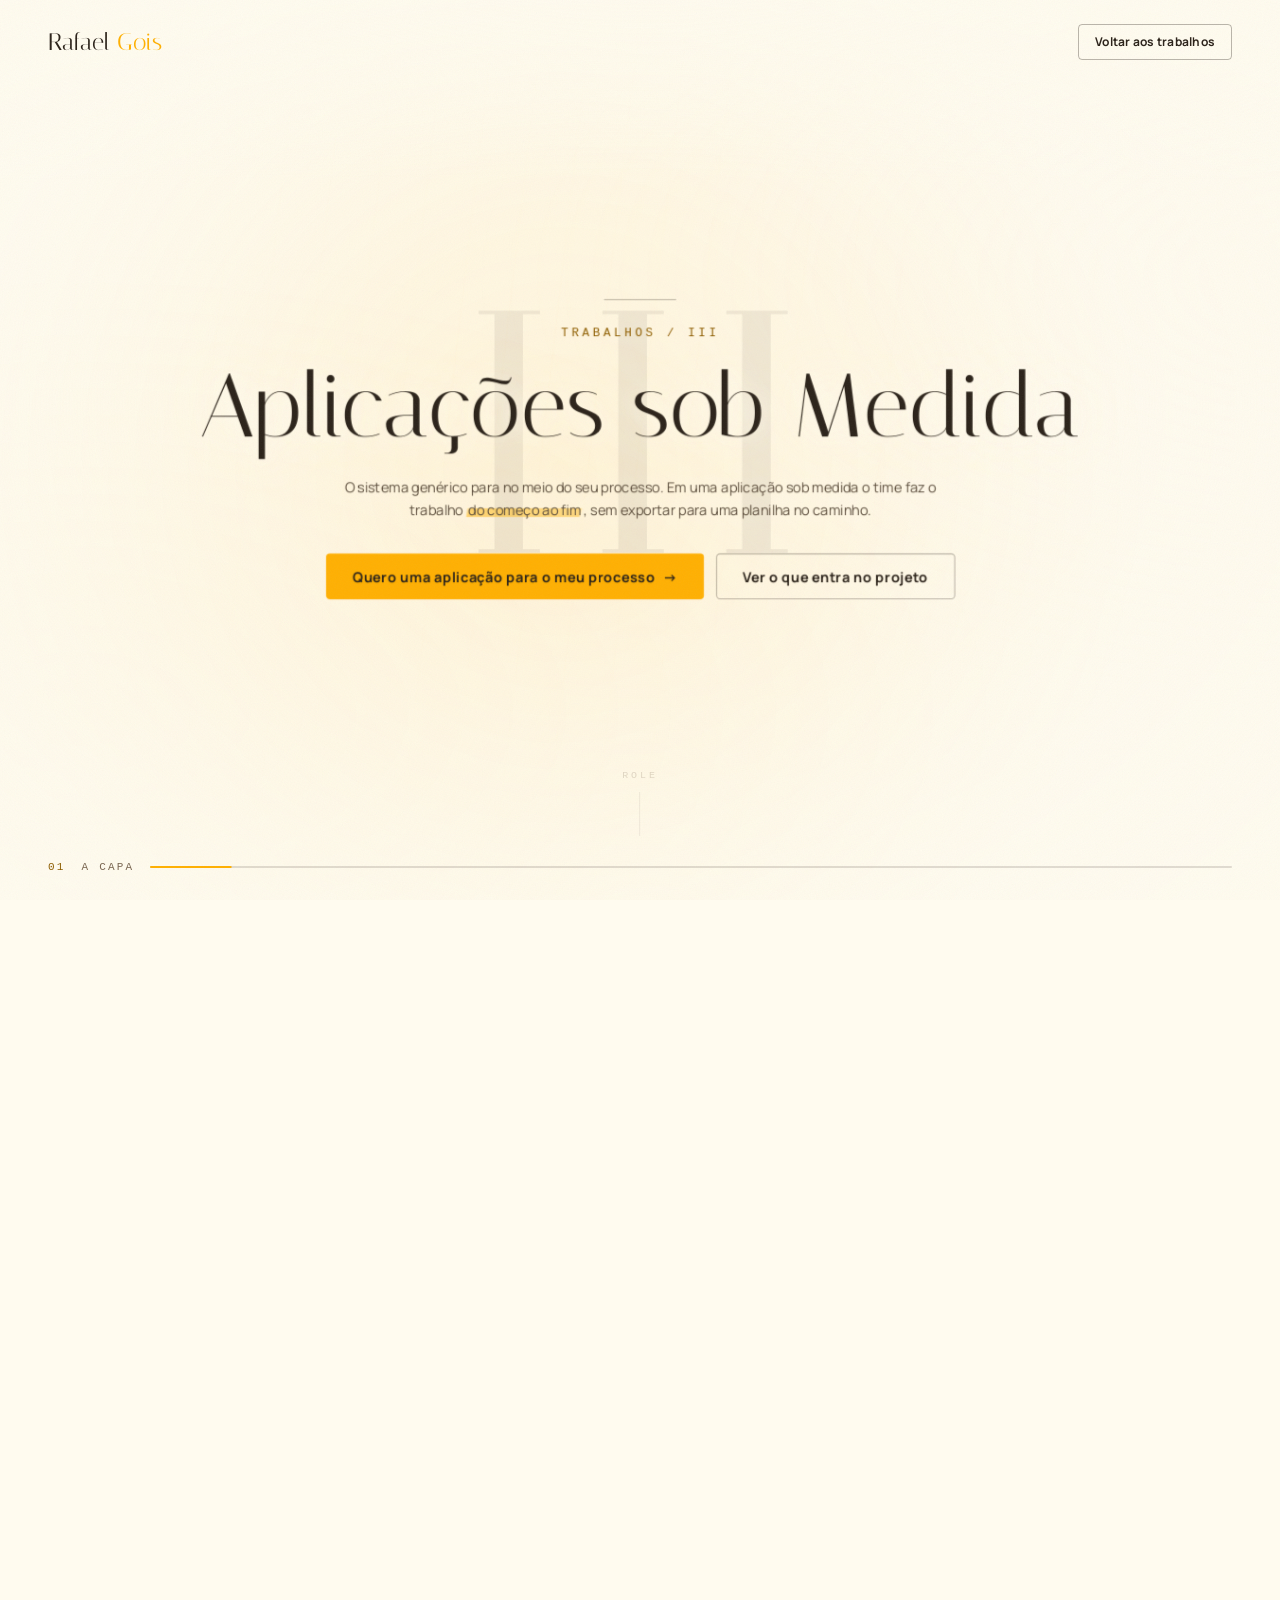
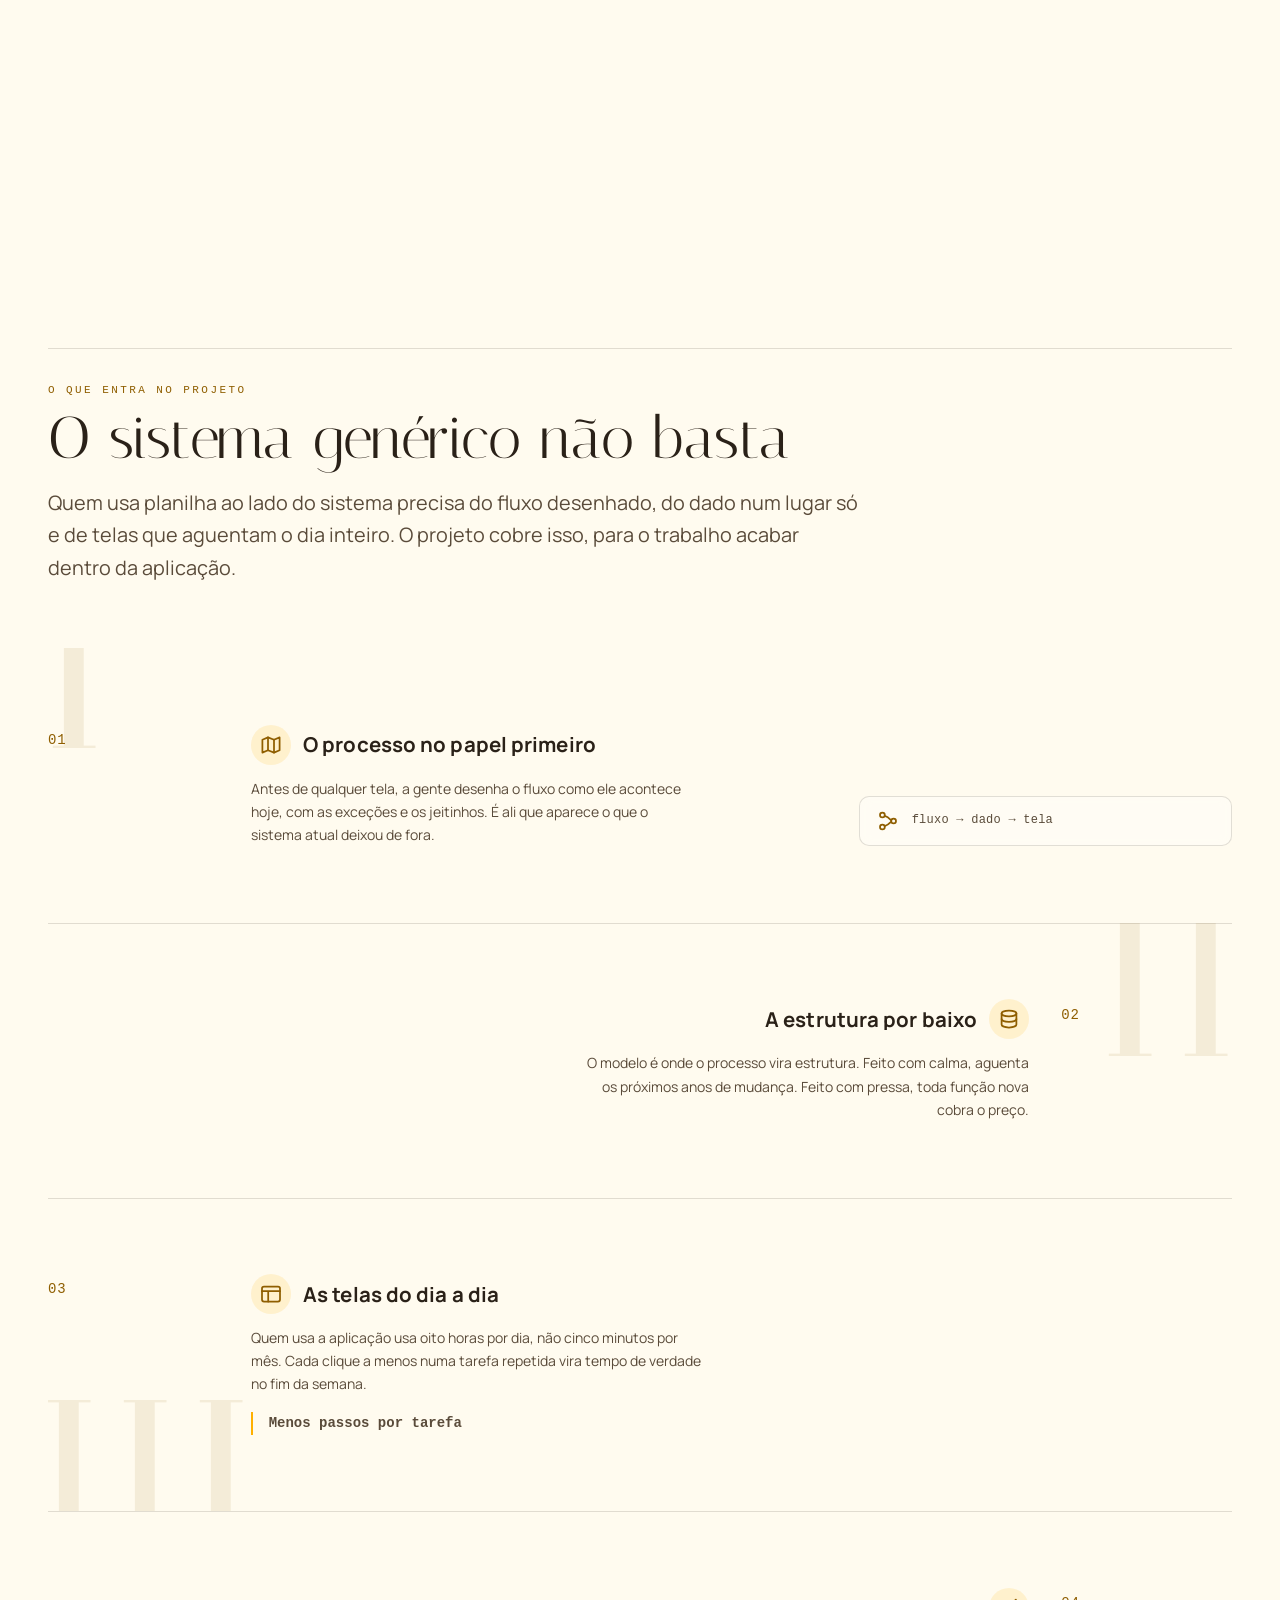
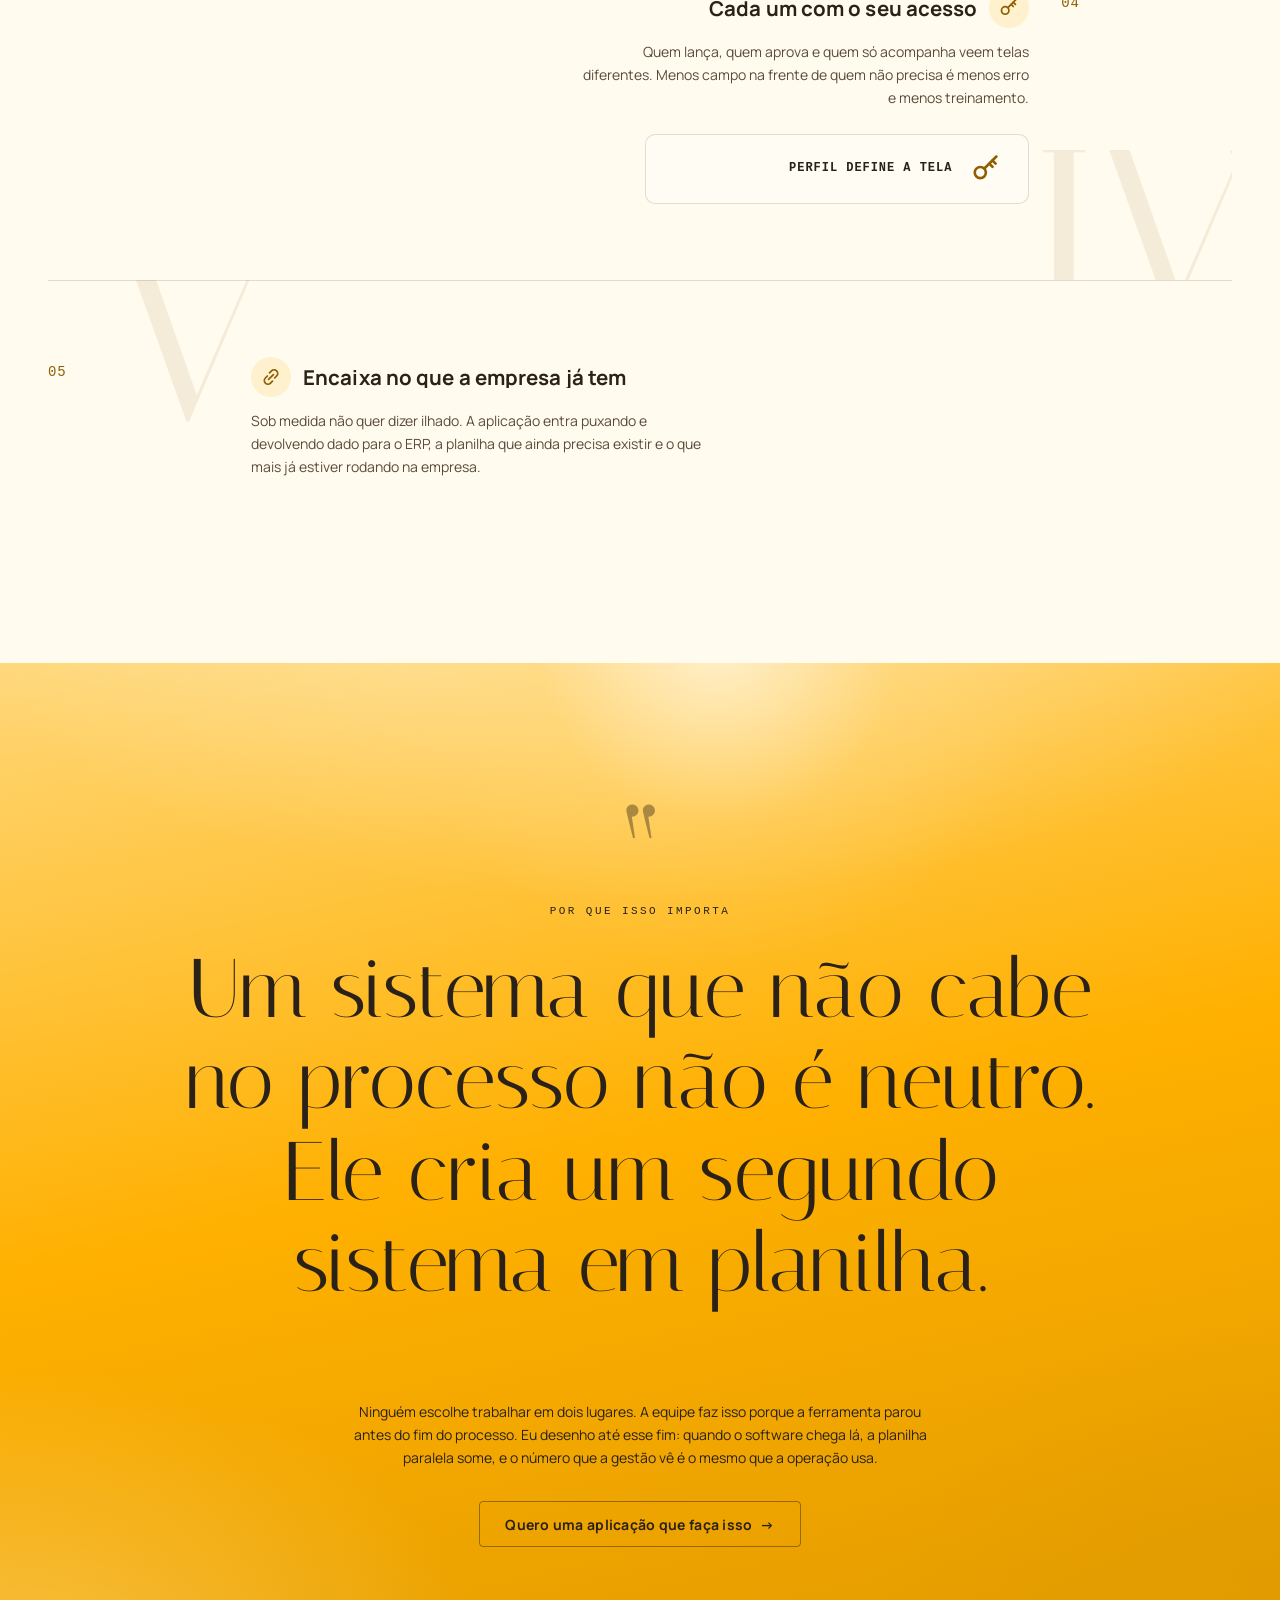
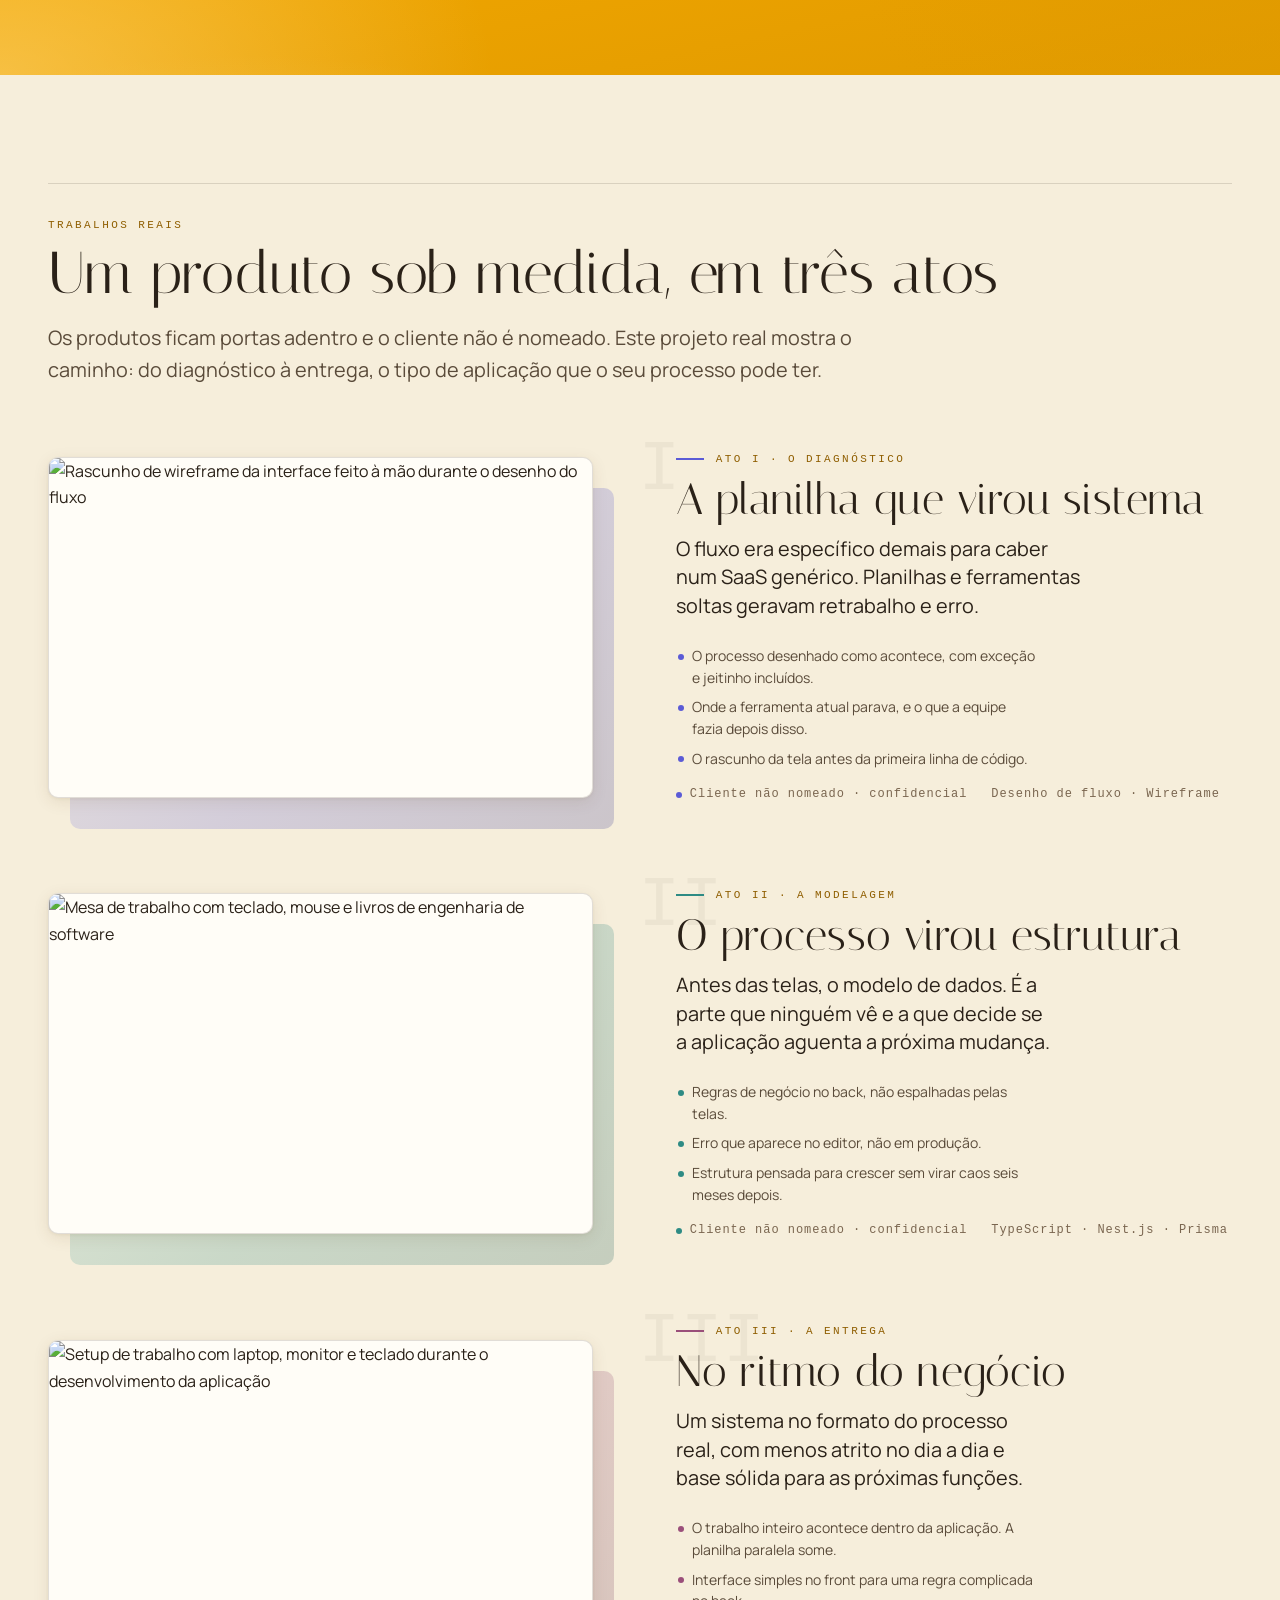
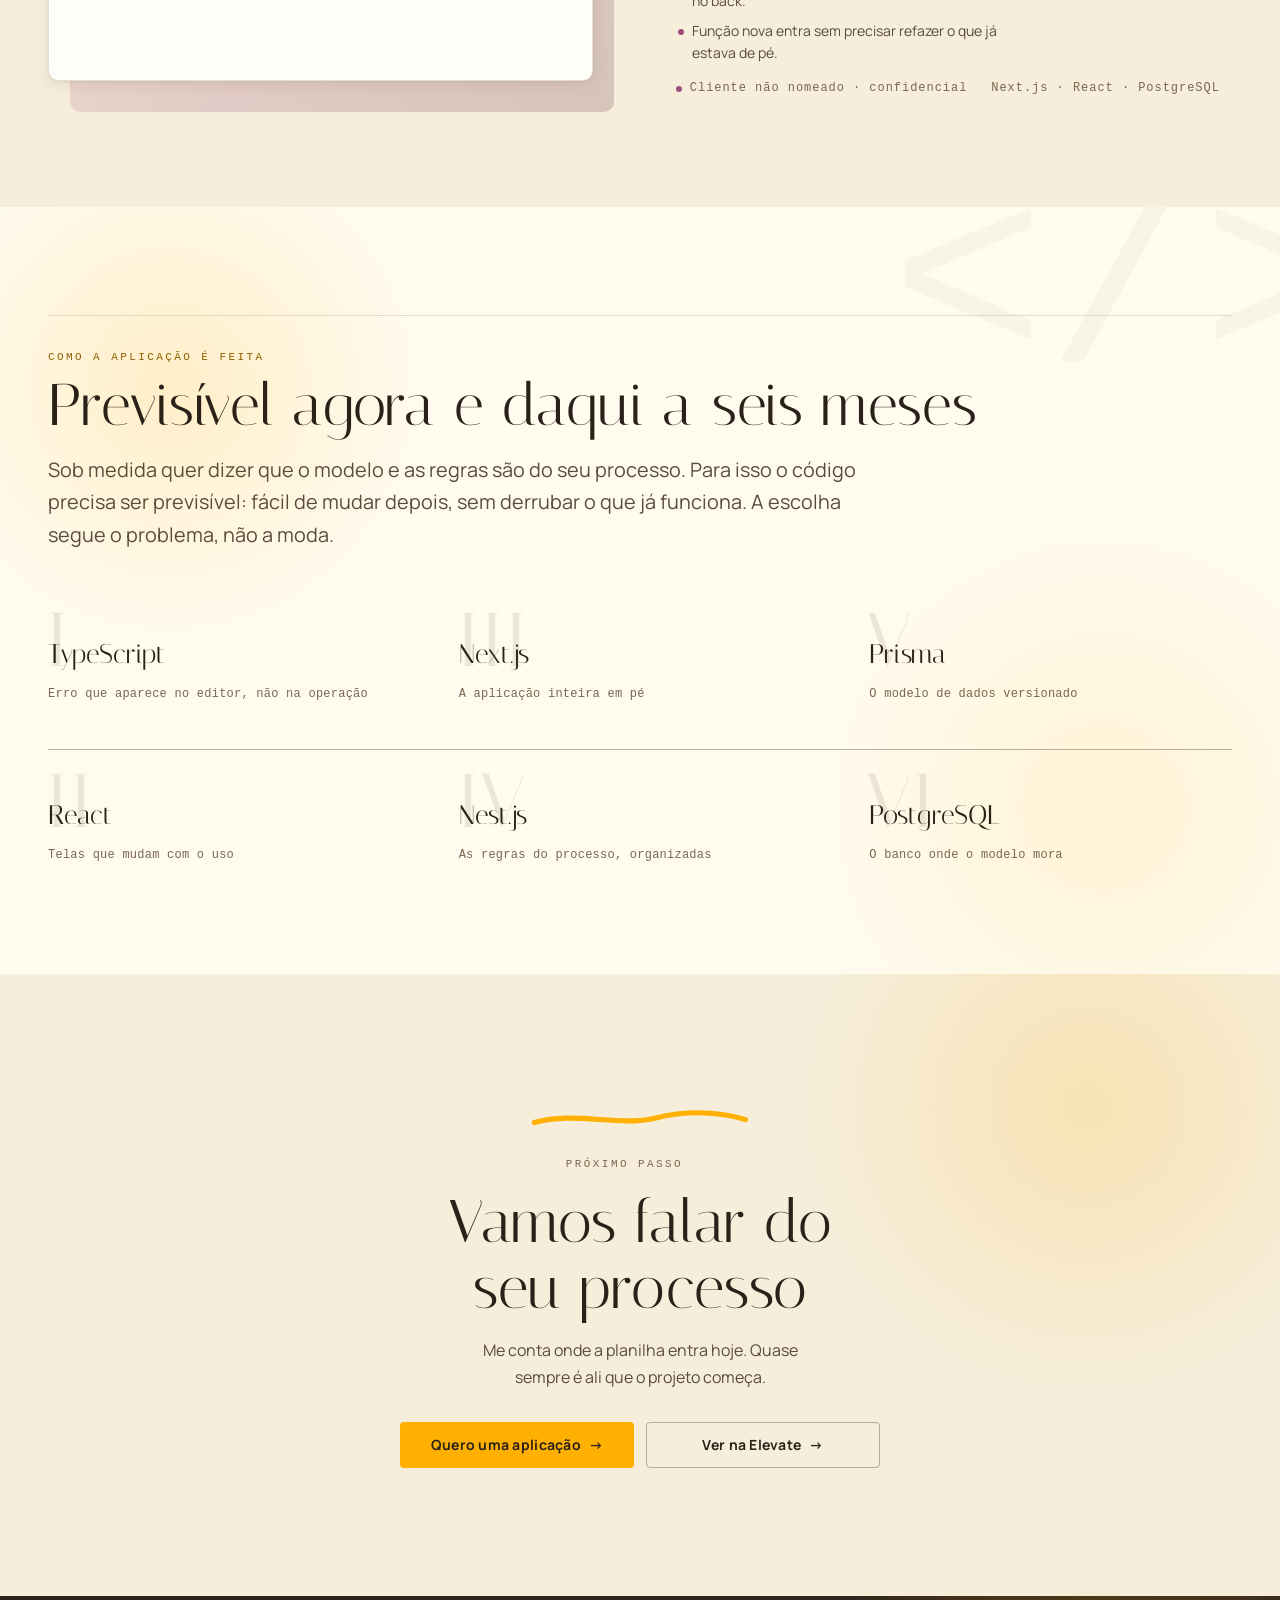
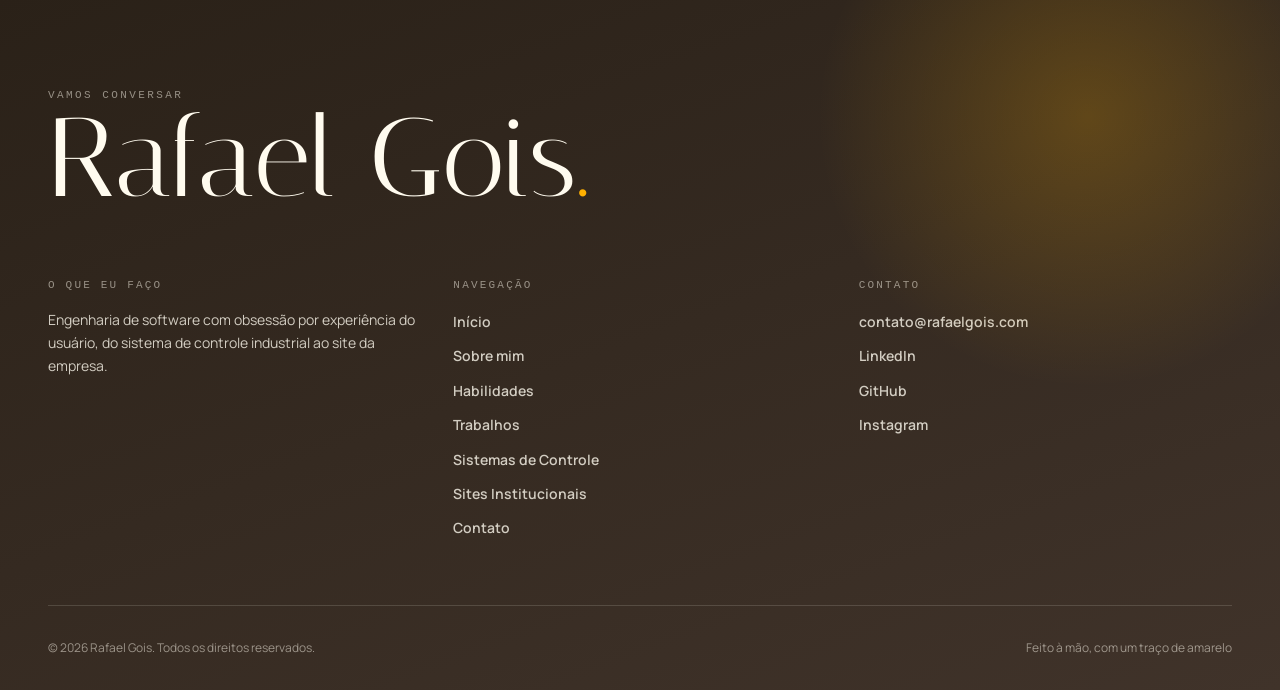
==== commit d0274fe5: "fix: hero aux pages adjsuts" ====
--- a/aplicacoes-sob-medida.html
+++ b/aplicacoes-sob-medida.html
@@ -691,6 +691,6 @@
     <script src="https://cdn.jsdelivr.net/npm/gsap@3.13.0/dist/gsap.min.js" defer></script>
     <script src="https://cdn.jsdelivr.net/npm/gsap@3.13.0/dist/ScrollTrigger.min.js" defer></script>
     <script src="https://cdn.jsdelivr.net/npm/gsap@3.13.0/dist/SplitText.min.js" defer></script>
-    <script src="scripts/reveal.js?v=14" defer></script>
+    <script src="scripts/reveal.js?v=15" defer></script>
   </body>
 </html>
